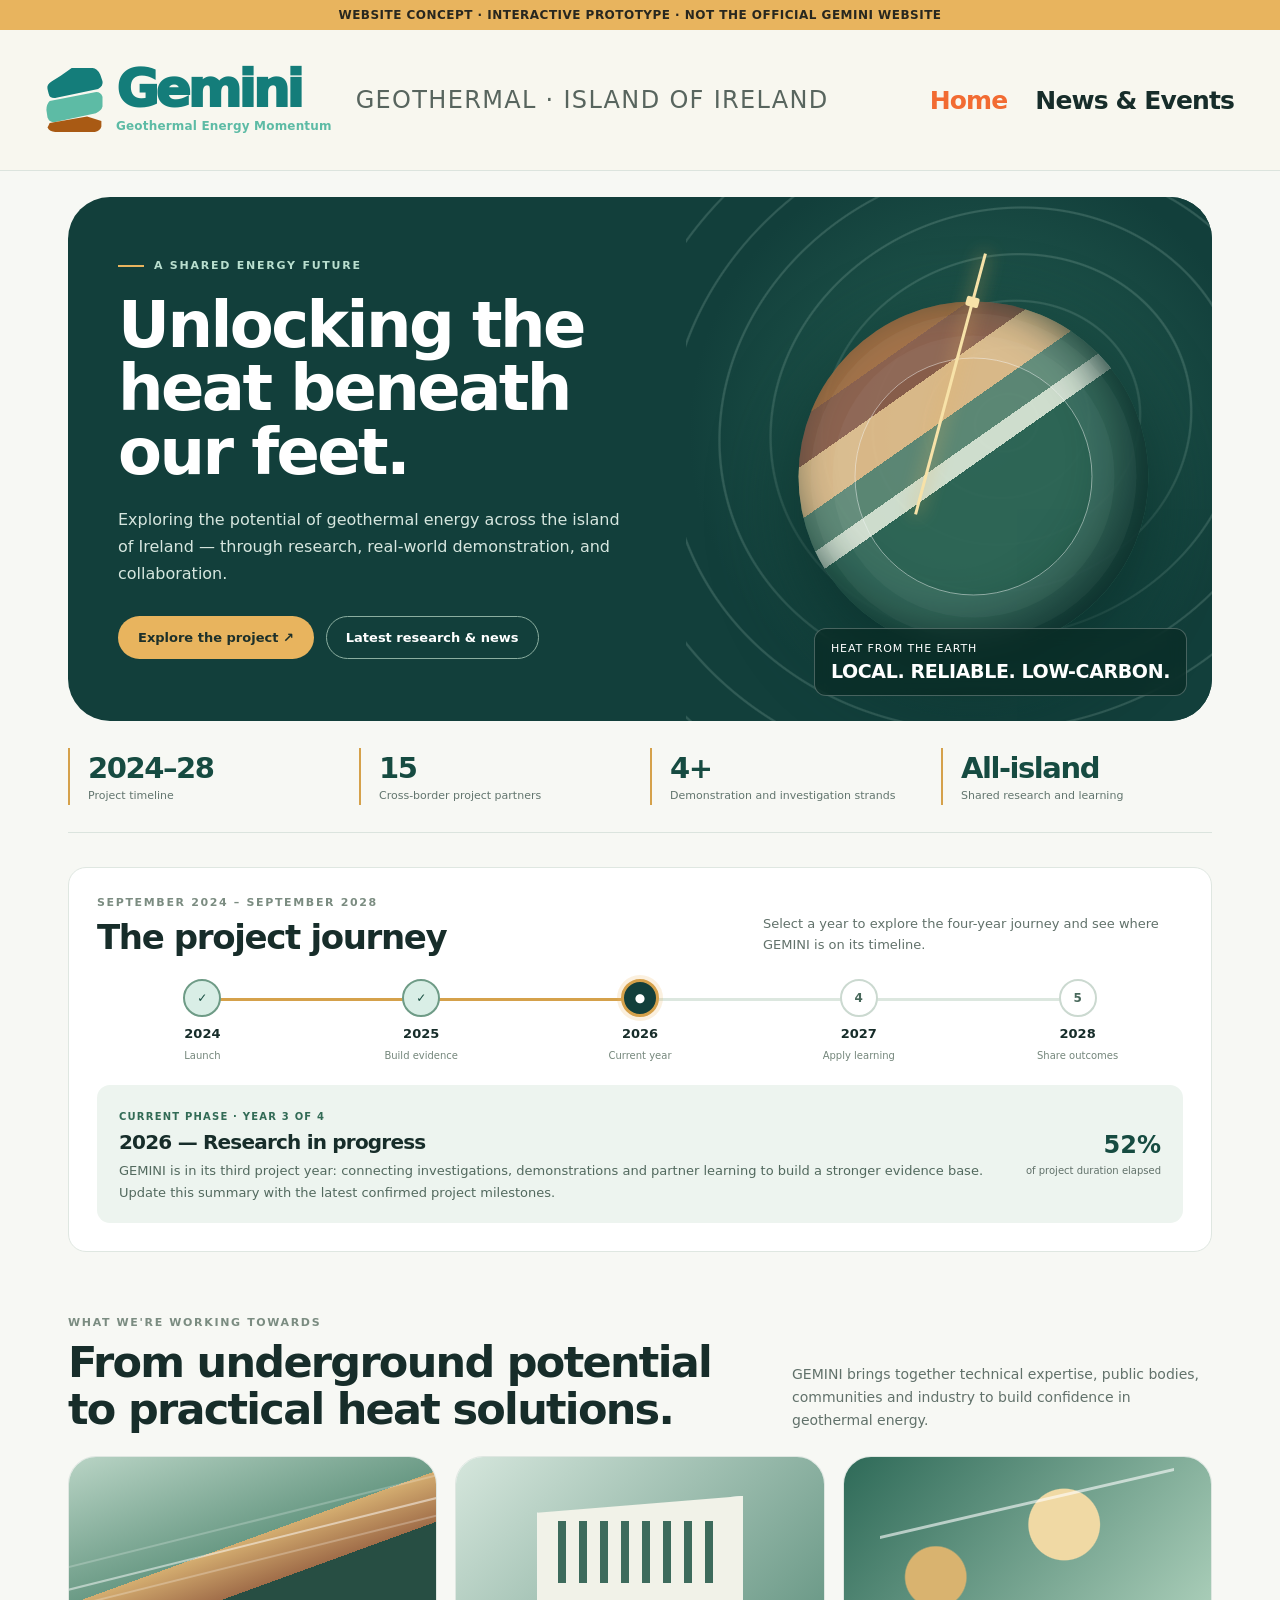
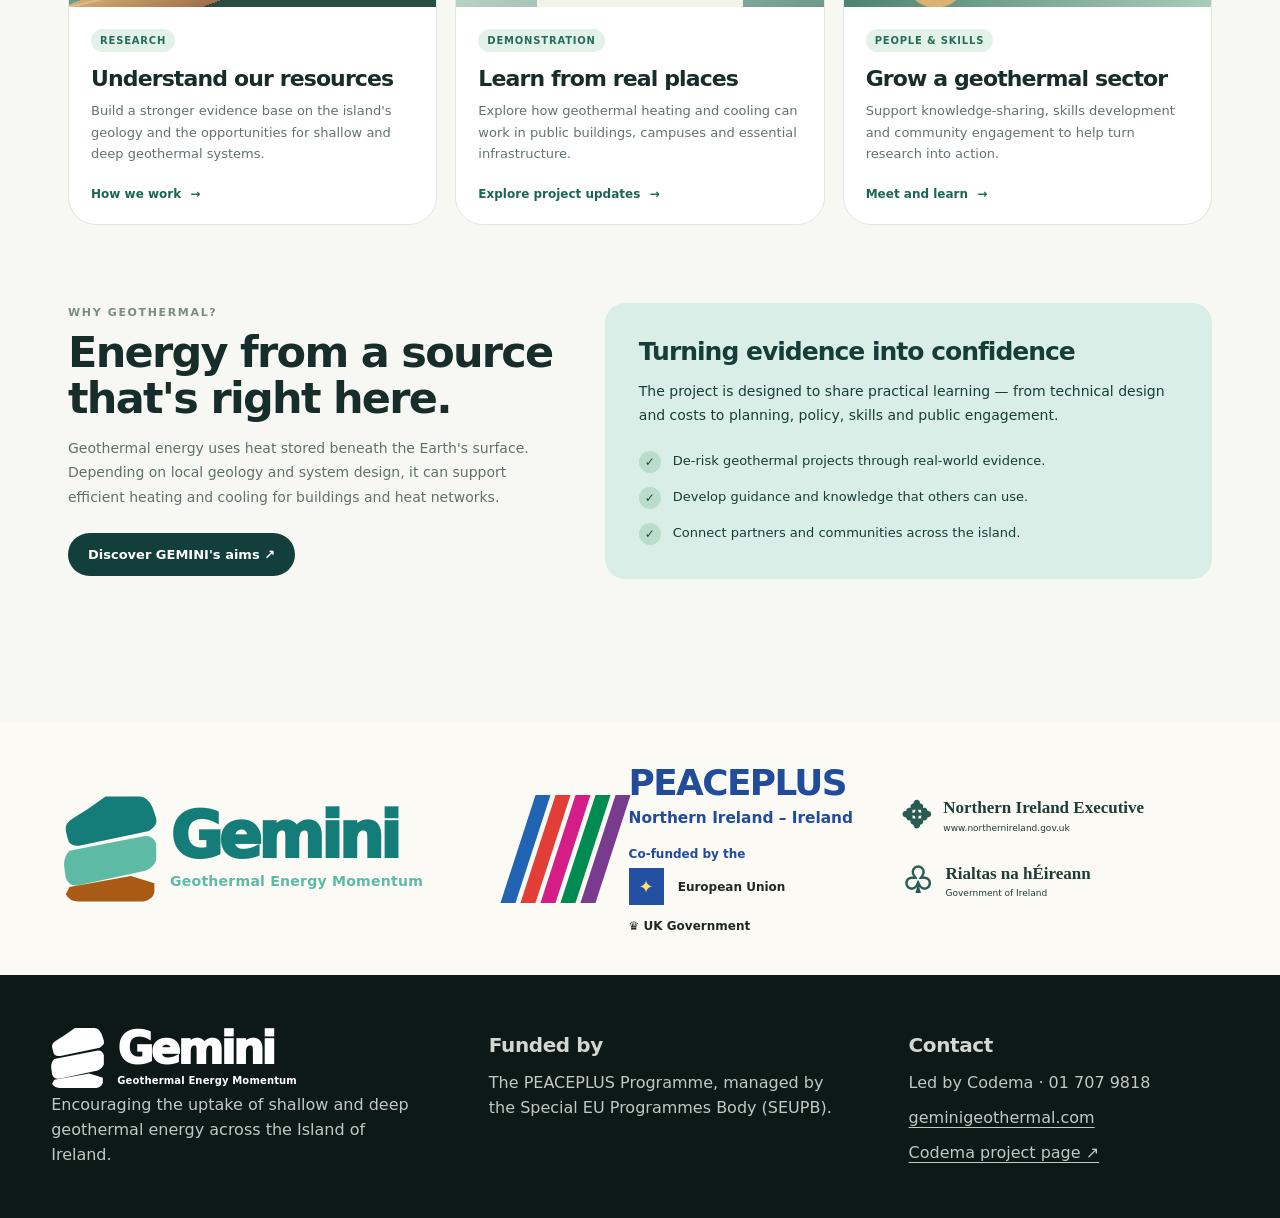
==== index.html @ 206c2814 "Add files via upload" ====
<!doctype html>
<html lang="en">
<head>
<meta charset="utf-8"><meta name="viewport" content="width=device-width, initial-scale=1">
<title>GEMINI — Geothermal Energy Research Prototype</title>
<style>
:root {
  --site-primary: #123f3b;
  --site-secondary: #d9eee6;
  --site-background: #f7f8f4;
  --site-on-primary: #ffffff;
  --site-on-secondary: #173d38;
  --site-on-background: #172d2a;
  --site-font-body: Inter, ui-sans-serif, system-ui, -apple-system, BlinkMacSystemFont, "Segoe UI", sans-serif;
  --site-font-heading: Inter, ui-sans-serif, system-ui, -apple-system, BlinkMacSystemFont, "Segoe UI", sans-serif;
  --site-heading-scale: 1;
  --site-spacing-scale: 1;
  --site-radius-scale: 1;
  --site-decoration-opacity: 1;
  color-scheme: light dark;
}
* { box-sizing: border-box; }
html { scroll-behavior: smooth; }
body { margin: 0; font-family: var(--site-font-body); background: var(--site-background); color: var(--site-on-background); }
#app { min-height: 100vh; width: 100%; background-color: light-dark(var(--site-background), #111c1b); color: light-dark(var(--site-on-background), #e8f0ec); border-radius: 0; }
button, input, select { font: inherit; }
a { color: inherit; }
.top-note { background: #e8b45e; color: #28271f; text-align: center; padding: 8px 16px; font-size: 12px; letter-spacing: .04em; font-weight: 700; }
header { position: sticky; top: 0; z-index: 10; background: light-dark(rgba(248,247,239,.98), rgba(17,28,27,.97)); backdrop-filter: blur(12px); border-bottom: 1px solid light-dark(#dce4de,#2a3a36); }
.nav { max-width: none; margin: auto; min-height: 140px; display: flex; align-items: center; justify-content: space-between; padding: 20px 46px; gap: 28px; }
.brand { display: flex; align-items: center; gap: 24px; font-weight: 850; letter-spacing: .08em; color: light-dark(#123f3b,#cce8dc); text-decoration:none; flex-shrink:0; }
.gemini-logo { display:block; width:260px; max-width:100%; height:auto; object-fit:contain; }
.gemini-wordmark { display:inline-flex; align-items:center; gap:12px; color:light-dark(#147d7a,#5dbba5); }
.gemini-logo-mark { width:58px; height:66px; flex:0 0 auto; }
.gemini-logo-type { display:flex; flex-direction:column; gap:1px; line-height:1; }
.gemini-logo-name { font-size:52px; line-height:.9; font-weight:950; letter-spacing:-.065em; color:light-dark(#147d7a,#5dbba5); }
.gemini-logo-tagline { margin-top:6px; font-size:12px; line-height:1.25; font-weight:650; letter-spacing:.015em; color:light-dark(#5dbba5,#5dbba5); white-space:nowrap; }
.brand-descriptor { margin:0; color:light-dark(#58655e,#c0d0c7); font-size:24px; font-weight:450; letter-spacing:.055em; white-space:nowrap; }
.footer-wordmark .gemini-logo-name { color:#147d7a; }
.footer-wordmark .gemini-logo-tagline { color:#5dbba5; }
.brand-mark { width: 36px; height: 36px; border-radius: 50%; display: grid; place-items: center; background: var(--site-primary); color: white; }
.brand-mark svg { width: 23px; height: 23px; }
.brand small { display: block; font-size: 9px; font-weight: 600; letter-spacing: .12em; margin-top: 2px; opacity: .75; }
.nav-links { display: flex; gap: 28px; align-items: center; }
.nav-links button { border: 0; background: transparent; color: inherit; padding: 10px 0; border-radius: 0; cursor: pointer; font-size: 25px; font-weight: 550; letter-spacing:-.035em; white-space:nowrap; }
.nav-links button:hover, .nav-links button.active { background: transparent; color: #f26b32; }
.nav-cta { background: var(--site-primary)!important; color: white!important; padding: 11px 16px!important; }
.menu-toggle { display:none; border: 1px solid #9ab5a9; background: transparent; color: inherit; padding: 8px 12px; border-radius: 8px; }
main { max-width: 1200px; margin: auto; padding: 0 28px 60px; }
.page { display:none; animation: appear .25s ease; }
.page.active { display:block; }
@keyframes appear { from { opacity:0; transform:translateY(5px) } to { opacity:1; transform:translateY(0) } }
.hero { margin-top: 26px; min-height: 480px; border-radius: calc(24px * var(--site-radius-scale)); overflow: hidden; position: relative; background: #123f3b; color: #fff; display: grid; grid-template-columns: 1.08fr .92fr; }
.hero-copy { padding: 62px 50px; align-self: center; position: relative; z-index: 1; }
.eyebrow { text-transform: uppercase; letter-spacing: .16em; font-size: 11px; font-weight: 800; color: #b9dfcf; display:flex; gap:10px; align-items:center; }
.eyebrow:before { content:""; width:26px; height:2px; background:#e8b45e; display:inline-block; }
h1,h2,h3 { font-family: var(--site-font-heading); letter-spacing: -.04em; }
h1 { font-size: calc(clamp(40px,5vw,66px) * var(--site-heading-scale)); line-height: .99; margin: 22px 0; max-width: 620px; }
.hero-copy p { font-size: 16px; line-height: 1.7; color: #d6e6df; max-width: 510px; }
.actions { display:flex; flex-wrap:wrap; gap: 12px; margin-top: 28px; }
.btn { border: 1px solid transparent; border-radius: 999px; padding: 13px 19px; cursor:pointer; font-size: 13px; font-weight: 750; transition: transform .2s, background .2s; }
.btn:hover { transform: translateY(-2px); }
.btn-light { background:#e8b45e; color:#1d302a; }
.btn-outline { background:transparent; border-color:#8baea0; color:white; }
.hero-art { position:relative; min-height: 400px; background: radial-gradient(ellipse at 55% 45%, #326a5b 0%, #1d5148 35%, #123f3b 70%); overflow:hidden; }
.hero-art:before { content:""; position:absolute; inset:-15%; opacity:var(--site-decoration-opacity); background: repeating-radial-gradient(ellipse at 58% 48%, transparent 0 25px, rgba(200,231,217,.17) 26px 27px, transparent 28px 43px); transform: rotate(-18deg) scale(1.2); }
.earth { position:absolute; width:350px; height:350px; border-radius:50%; left:50%; top:50%; transform:translate(-43%,-45%); background:linear-gradient(145deg,#e8b45e 0 12%,#a66f43 12% 20%,#8d5e4a 20% 28%,#e2bd8b 28% 37%,#5e8976 37% 44%,#d7e4d4 44% 48%,#2e6656 48% 100%); box-shadow: inset -22px -20px 50px #0d302d, 0 30px 90px #092f2b; opacity:.95; }
.earth:after { content:""; position:absolute; inset:16%; border-radius:50%; border:1px solid rgba(255,255,255,.5); box-shadow:0 0 0 22px rgba(255,255,255,.04),0 0 0 44px rgba(255,255,255,.04); }
.drill { position:absolute; height: 270px; width: 3px; background:#f7e2a8; left:50%; top:10%; transform:rotate(15deg); box-shadow:0 0 18px #e8b45e; }
.drill:before { content:""; position:absolute; top:45px; left:-5px; height:10px; width:13px; background:#f7e2a8; border-radius:2px; }
.art-label { position:absolute; bottom:25px; right:25px; border:1px solid rgba(255,255,255,.25); background:rgba(9,40,35,.65); backdrop-filter:blur(8px); border-radius:12px; padding:13px 16px; font-size:11px; letter-spacing:.08em; text-transform:uppercase; }
.art-label strong { display:block; font-size:19px; letter-spacing:-.02em; margin-top:5px; }
.stats { display:grid; grid-template-columns:repeat(4,1fr); border-bottom:1px solid #dbe4de; padding:27px 0; gap:20px; }
.stat { padding: 3px 18px; border-left:2px solid #d5a14b; }
.stat strong { display:block; font-size:29px; letter-spacing:-.05em; color:light-dark(#164b41,#b9dfcf); }
.stat span { display:block; font-size:11px; color:light-dark(#62756e,#a3b8af); margin-top:4px; }
.section { padding: 64px 0 14px; }
.project-timeline { margin-top: 34px; padding: 28px; border: 1px solid light-dark(#dfe7e1,#2b3e37); border-radius: 18px; background: light-dark(#fff,#1b2926); }
.timeline-heading { display:flex; justify-content:space-between; align-items:end; gap:16px; margin-bottom:24px; }
.timeline-heading h2 { font-size:clamp(24px,3vw,34px); }
.timeline-heading p { margin:0; max-width:420px; font-size:13px; line-height:1.6; color:light-dark(#61716a,#a7b7b0); }
.timeline-track { position:relative; display:grid; grid-template-columns:repeat(5,minmax(0,1fr)); gap:8px; margin:8px 0 24px; }
.timeline-track:before { content:""; position:absolute; top:19px; left:10%; right:10%; height:3px; background:light-dark(#dce7df,#344941); }
.timeline-track:after { content:""; position:absolute; top:19px; left:10%; width:calc(80% * .52); height:3px; background:#d5a14b; pointer-events:none; }
.timeline-year { position:relative; z-index:1; display:flex; flex-direction:column; align-items:center; gap:9px; padding:0 2px; border:0; background:transparent; color:inherit; cursor:pointer; }
.timeline-dot { width:38px; height:38px; display:grid; place-items:center; border-radius:50%; border:2px solid light-dark(#cbd9d0,#40564b); background:light-dark(#fff,#1b2926); color:light-dark(#48685b,#b9cfc2); font-size:12px; font-weight:850; transition:transform .18s,background .18s,border-color .18s; }
.timeline-year:hover .timeline-dot { transform:translateY(-2px); }
.timeline-year[aria-pressed="true"] .timeline-dot { background:#123f3b; color:#fff; border-color:#e8b45e; box-shadow:0 0 0 4px rgba(232,180,94,.2); }
.timeline-year.done .timeline-dot { background:#d9eee6; border-color:#6e9b86; color:#174d40; }
.timeline-year.current .timeline-dot { border:3px solid #d5a14b; }
.timeline-year-label { font-size:13px; font-weight:800; }
.timeline-year-status { font-size:10px; text-align:center; color:light-dark(#74867b,#a7b7b0); }
.timeline-detail { display:grid; grid-template-columns:minmax(0,1fr) auto; gap:20px; align-items:center; padding:20px 22px; border-radius:13px; background:light-dark(#edf4ef,#22352f); }
.timeline-detail h3 { margin:0 0 6px; font-size:20px; }
.timeline-detail p { margin:0; font-size:13px; line-height:1.65; color:light-dark(#52695e,#c0d0c7); }
.timeline-phase { display:inline-block; margin-bottom:8px; color:light-dark(#326b56,#b9dfcf); font-size:10px; font-weight:850; text-transform:uppercase; letter-spacing:.12em; }
.timeline-progress { min-width:120px; text-align:right; }
.timeline-progress strong { display:block; font-size:24px; color:light-dark(#164b41,#d5e8df); }
.timeline-progress span { font-size:10px; color:light-dark(#61716a,#a7b7b0); }
.section-head { display:flex; justify-content:space-between; align-items:end; gap:20px; margin-bottom:24px; }
.kicker { color:#7b8c81; font-size:11px; text-transform:uppercase; letter-spacing:.15em; font-weight:800; }
h2 { font-size: calc(clamp(28px,3.5vw,43px) * var(--site-heading-scale)); line-height:1.08; margin:10px 0 0; }
.section-head p { max-width:420px; line-height:1.65; color:light-dark(#61716a,#a7b7b0); font-size:14px; margin:0; }
.grid-3 { display:grid; grid-template-columns:repeat(3,1fr); gap:18px; }
.card { background:light-dark(#fff,#1b2926); border:1px solid light-dark(#dfe7e1,#2b3e37); border-radius:calc(16px * var(--site-radius-scale)); overflow:hidden; }
.card-body { padding:22px; }
.card .tag { display:inline-block; color:#276c5a; background:#e3f2e9; padding:6px 9px; border-radius:999px; font-size:10px; font-weight:800; text-transform:uppercase; letter-spacing:.08em; }
.card h3 { font-size:22px; line-height:1.15; margin:14px 0 9px; }
.card p { color:light-dark(#62736b,#a7b7b0); font-size:13px; line-height:1.65; margin:0 0 18px; }
.text-link { background:transparent; border:0; padding:0; color:light-dark(#1c6555,#b9dfcf); font-weight:800; cursor:pointer; font-size:12px; }
.text-link span { padding-left:5px; }
.feature-visual { height:150px; background:linear-gradient(140deg,#b6d9c9,#4f8d78); position:relative; overflow:hidden; }
.feature-visual.geology { background:linear-gradient(160deg,#b9d4c5,#6a9a85 52%,#d4ad70 52%,#a06d49 70%,#274e43 70%); }
.feature-visual.geology:after { content:""; position:absolute; width:170%; height:2px; background:rgba(255,255,255,.5); top:48%; left:-20%; transform:rotate(-14deg); box-shadow:0 17px rgba(255,255,255,.25),0 -22px rgba(255,255,255,.22); }
.feature-visual.building { background:linear-gradient(135deg,#d5e6dc,#6c9a88); }
.building-shape { position:absolute; bottom:0; left:22%; width:56%; height:74%; background:#f1f2e8; clip-path:polygon(0 15%,100% 0,100% 100%,0 100%); box-shadow:0 0 0 1px #fff; }
.building-shape:after { content:""; position:absolute; inset:22% 10%; background:repeating-linear-gradient(90deg,#3d6b5c 0 8px,transparent 8px 21px); }
.feature-visual.community { background:radial-gradient(circle at 25% 80%,#d9b36f 0 10%,transparent 10.5%),radial-gradient(circle at 60% 45%,#f0d9a4 0 15%,transparent 15.5%),linear-gradient(130deg,#2e6a58,#a9cdb8); }
.feature-visual.community:after { content:""; position:absolute; inset:30% 10% 0; border-top:3px solid rgba(255,255,255,.6); transform:skewY(-13deg); }
.split { display:grid; grid-template-columns: .9fr 1.1fr; gap:40px; align-items:center; }
.info-panel { padding:34px; border-radius:20px; background:var(--site-secondary); color:var(--site-on-secondary); }
.info-panel h3 { font-size:25px; margin:0 0 12px; }
.info-panel p { font-size:14px; line-height:1.7; }
.bullet-list { display:grid; gap:14px; padding:0; margin:24px 0 0; list-style:none; }
.bullet-list li { display:flex; gap:12px; font-size:13px; line-height:1.5; }
.check { width:22px; height:22px; border-radius:50%; background:#b9dccb; display:grid; place-items:center; flex-shrink:0; color:#184d40; font-size:12px; font-weight:900; }
.page-intro { padding:62px 0 32px; max-width:760px; }
.page-intro h1 { color:light-dark(#123f3b,#cce8dc); font-size:calc(clamp(38px,5vw,58px) * var(--site-heading-scale)); }
.page-intro p { font-size:16px; line-height:1.75; color:light-dark(#61716a,#a7b7b0); }
.filterbar { display:flex; gap:12px; flex-wrap:wrap; align-items:center; padding:18px; background:light-dark(#edf2ed,#1b2926); border-radius:14px; margin:20px 0 24px; }
.searchbox { flex:1; min-width:210px; position:relative; }
.searchbox input { width:100%; padding:12px 14px; border:1px solid light-dark(#ccd9d0,#40554c); border-radius:9px; background:light-dark(#fff,#111c1b); color:inherit; outline:none; }
.searchbox input:focus { border-color:#4d8d77; box-shadow:0 0 0 3px rgba(77,141,119,.15); }
.filterbar select { padding:12px 14px; border:1px solid light-dark(#ccd9d0,#40554c); border-radius:9px; background:light-dark(#fff,#111c1b); color:inherit; }
.news-card .feature-visual { height:175px; }
.news-meta { display:flex; gap:9px; align-items:center; font-size:11px; color:#7b8c81; }
.news-meta .dot { width:4px; height:4px; border-radius:50%; background:#d5a14b; }
.empty { grid-column:1/-1; padding:38px; text-align:center; color:#7b8c81; border:1px dashed #b7c9be; border-radius:14px; }
.event-list { display:grid; gap:14px; }
.event { display:grid; grid-template-columns:90px 1fr auto; gap:22px; align-items:center; padding:22px; border:1px solid light-dark(#dfe7e1,#2b3e37); border-radius:16px; background:light-dark(#fff,#1b2926); }
.datebox { background:var(--site-secondary); color:var(--site-on-secondary); border-radius:12px; padding:12px 8px; text-align:center; }
.datebox span { display:block; font-size:10px; letter-spacing:.1em; font-weight:850; text-transform:uppercase; }
.datebox strong { display:block; font-size:28px; line-height:1.15; margin-top:3px; }
.event h3 { margin:0 0 7px; font-size:20px; }
.event p { margin:0; font-size:13px; color:light-dark(#61716a,#a7b7b0); line-height:1.6; }
.event .btn { background:transparent; color:light-dark(#1c6555,#b9dfcf); border-color:#91b8a6; white-space:nowrap; }
.footer { background:light-dark(#0d1917,#0c1917); color:#d5e8df; margin-top:70px; padding:0; }
.funding-strip { min-height:220px; padding:42px clamp(20px,5vw,70px); background:#fbfaf5; color:#183a35; display:grid; grid-template-columns:minmax(250px,1.2fr) minmax(240px,1fr) minmax(220px,.9fr); gap:34px; align-items:center; }
.funding-gemini { display:flex; align-items:center; gap:18px; }
.funding-gemini .gemini-logo-mark { width:94px; height:110px; }
.funding-gemini .gemini-logo-name { font-size:clamp(44px,5vw,72px); }
.funding-gemini .gemini-logo-tagline { font-size:clamp(10px,1.1vw,15px); }
.peaceplus { display:flex; align-items:center; gap:16px; color:#214b9b; }
.peaceplus-stripes { display:flex; gap:5px; height:108px; transform:skew(-18deg); }
.peaceplus-stripes span { display:block; width:15px; }
.peaceplus-stripes span:nth-child(1){background:#2164b4}.peaceplus-stripes span:nth-child(2){background:#e33d38}.peaceplus-stripes span:nth-child(3){background:#d51d87}.peaceplus-stripes span:nth-child(4){background:#008b53}.peaceplus-stripes span:nth-child(5){background:#783b8e}
.peaceplus strong { display:block; font-size:clamp(22px,2.8vw,39px); line-height:1; letter-spacing:-.045em; }
.peaceplus .subline { font-size:clamp(11px,1.2vw,16px); font-weight:750; margin-top:8px; }
.funded-by { margin-top:20px; font-size:12px; font-weight:800; }
.funding-logos { display:flex; flex-wrap:wrap; gap:14px; align-items:center; margin-top:7px; font-size:12px; font-weight:750; color:#202824; }
.funding-logos .eu-mark { background:#2450a3; color:#ffe26d; padding:8px 10px; font-size:18px; }
.public-partners { display:grid; gap:26px; color:#203c36; }
.public-partner { display:flex; align-items:center; gap:12px; font-family:Georgia,serif; font-size:17px; font-weight:700; line-height:1.1; }
.public-partner .partner-emblem { font-family:serif; font-size:36px; color:#285c53; }
.public-partner small { display:block; margin-top:6px; font-family:var(--site-font-body); font-size:9px; font-weight:500; }
.footer-inner { max-width:1440px; margin:auto; display:grid; grid-template-columns:1.05fr 1fr .9fr; gap:clamp(24px,5vw,76px); align-items:start; padding:52px clamp(24px,4vw,52px) 40px; }
.footer-brand .gemini-logo-mark { width:54px; height:62px; filter:grayscale(1) brightness(0) invert(1); }
.footer-brand .gemini-logo-name { color:#fff; font-size:44px; }
.footer-brand .gemini-logo-tagline { color:#fff; font-size:10px; }
.footer h3 { margin:6px 0 14px; font-size:20px; letter-spacing:-.02em; color:#d4d6d1; }
.footer p { font-size:16px; color:#c3c8c3; line-height:1.55; margin:0 0 10px; max-width:560px; }
.footer a { text-underline-offset:4px; }
.modal-backdrop { display:none; position:fixed; inset:0; z-index:30; background:rgba(3,20,16,.65); padding:20px; align-items:center; justify-content:center; }
.modal-backdrop.open { display:flex; }
.modal { width:min(560px,100%); background:light-dark(#fff,#1b2926); color:light-dark(#172d2a,#e8f0ec); border-radius:18px; padding:28px; position:relative; box-shadow:0 20px 80px rgba(0,0,0,.3); max-height:85vh; overflow:auto; }
.modal h2 { font-size:30px; margin:10px 0 14px; }
.modal p { line-height:1.7; font-size:14px; color:light-dark(#61716a,#a7b7b0); }
.modal-close { position:absolute; right:18px; top:16px; border:0; background:light-dark(#edf2ed,#2a3a36); color:inherit; border-radius:50%; width:34px; height:34px; cursor:pointer; font-size:20px; }
.modal-form { display:grid; gap:12px; margin-top:20px; }
.modal-form input, .modal-form select { padding:12px; border-radius:9px; border:1px solid #aabdb2; background:transparent; color:inherit; }
.form-status { display:none; padding:12px; background:var(--site-secondary); color:var(--site-on-secondary); border-radius:9px; font-size:13px; }
.form-status.show { display:block; }
@media (max-width:800px) { .hero { grid-template-columns:1fr; } .hero-copy { padding:42px 28px 20px; } .hero-art { min-height:290px; } .earth { width:250px;height:250px; } .drill { height:210px; } .stats { grid-template-columns:repeat(2,1fr); } .grid-3 { grid-template-columns:1fr 1fr; } .split { grid-template-columns:1fr; } .section-head { align-items:start; flex-direction:column; } }
@media (max-width:800px) { .funding-strip { grid-template-columns:1fr 1fr; gap:28px; } .public-partners { grid-column:1/-1; grid-template-columns:1fr 1fr; } .footer-inner { grid-template-columns:1fr 1fr; } .footer-brand { grid-column:1/-1; } }
@media (max-width:560px) { .nav { padding:12px 16px; } .menu-toggle { display:block; } .nav-links { display:none; position:absolute; left:0; right:0; top:68px; background:light-dark(#f7f8f4,#111c1b); padding:12px 16px 18px; border-bottom:1px solid #dce4de; flex-direction:column; align-items:stretch; } .nav-links.open { display:flex; } .nav-links button { text-align:left; } main { padding:0 16px 36px; } .hero { margin-top:16px; } .hero-copy { padding:35px 22px 12px; } .hero-art { min-height:240px; } .earth { width:210px;height:210px; } .stats { gap:14px 8px; } .stat { padding-left:12px; } .stat strong { font-size:25px; } .grid-3 { grid-template-columns:1fr; } .page-intro { padding-top:40px; } .event { grid-template-columns:66px 1fr; gap:14px; padding:15px; } .event .btn { grid-column:2; justify-self:start; } .datebox strong { font-size:24px; } .footer-inner { grid-template-columns:1fr; align-items:flex-start; } .footer-brand { grid-column:auto; } .funding-strip { grid-template-columns:1fr; padding:30px 22px; gap:28px; } .funding-gemini .gemini-logo-mark { width:66px;height:80px; } .peaceplus-stripes { height:80px; } .public-partners { grid-column:auto; grid-template-columns:1fr; } .footer p { font-size:14px; } .project-timeline { padding:18px 12px; } .timeline-heading { align-items:flex-start; flex-direction:column; } .timeline-track { gap:2px; } .timeline-dot { width:32px; height:32px; font-size:10px; } .timeline-track:before,.timeline-track:after { top:16px; } .timeline-year-status { font-size:9px; } .timeline-detail { grid-template-columns:1fr; padding:16px; } .timeline-progress { text-align:left; } }
@media (prefers-color-scheme: dark) { .feature-visual.building .building-shape { background:#e2e8dc; } }
</style>
</head>
<body>
<div id="app">
  <div class="top-note">WEBSITE CONCEPT · INTERACTIVE PROTOTYPE · NOT THE OFFICIAL GEMINI WEBSITE</div>
  <header><nav class="nav" aria-label="Main navigation">
    <a class="brand" href="#home" data-page="home" aria-label="GEMINI home"><span class="gemini-wordmark" aria-label="GEMINI — Geothermal Energy Momentum"><svg class="gemini-logo-mark" viewBox="0 0 52 60" role="img" aria-label="GEMINI layered geothermal symbol"><path d="M23 1H42Q46 1 49 7L51 13Q52 17 47 20L9 28Q3 29 2 24L1 20Q0 16 5 13L13 8Z" fill="#147d7a"/><path d="M3 31L44 23Q49 22 51 27L51 36Q50 40 45 42L8 50Q3 51 1 46L0 39Q0 34 3 31Z" fill="#5dbba5"/><path d="M3 51L37 45L50 49L50 54Q49 58 44 59H8Q3 59 1 55Z" fill="#a95a14"/></svg><span class="gemini-logo-type"><span class="gemini-logo-name">Gemini</span><span class="gemini-logo-tagline">Geothermal Energy Momentum</span></span></span><span class="brand-descriptor">GEOTHERMAL · ISLAND OF IRELAND</span></a>
    <button class="menu-toggle" id="menuToggle" aria-label="Toggle navigation">Menu ☰</button>
    <div class="nav-links" id="navLinks"><button class="active" data-page="home">Home</button><button data-page="events">News &amp; Events</button></div>
  </nav></header>
  <main>
    <section class="page active" id="home">
      <div class="hero">
        <div class="hero-copy"><div class="eyebrow">A shared energy future</div><h1>Unlocking the heat beneath our feet.</h1><p>Exploring the potential of geothermal energy across the island of Ireland — through research, real-world demonstration, and collaboration.</p><div class="actions"><button class="btn btn-light" data-goto="about">Explore the project ↗</button><button class="btn btn-outline" data-goto="news">Latest research &amp; news</button></div></div>
        <div class="hero-art" aria-label="Abstract illustration of the Earth's layers and a geothermal borehole"><div class="earth"></div><div class="drill"></div><div class="art-label">Heat from the Earth<strong>Local. Reliable. Low-carbon.</strong></div></div>
      </div>
      <div class="stats"><div class="stat"><strong>2024–28</strong><span>Project timeline</span></div><div class="stat"><strong>15</strong><span>Cross-border project partners</span></div><div class="stat"><strong>4+</strong><span>Demonstration and investigation strands</span></div><div class="stat"><strong>All-island</strong><span>Shared research and learning</span></div></div>
      <section class="project-timeline" aria-labelledby="timelineTitle">
        <div class="timeline-heading"><div><div class="kicker">September 2024 – September 2028</div><h2 id="timelineTitle">The project journey</h2></div><p>Select a year to explore the four-year journey and see where GEMINI is on its timeline.</p></div>
        <div class="timeline-track" role="group" aria-label="Select a project year">
          <button class="timeline-year done" data-timeline-year="2024" aria-pressed="false"><span class="timeline-dot">✓</span><span class="timeline-year-label">2024</span><span class="timeline-year-status">Launch</span></button>
          <button class="timeline-year done" data-timeline-year="2025" aria-pressed="false"><span class="timeline-dot">✓</span><span class="timeline-year-label">2025</span><span class="timeline-year-status">Build evidence</span></button>
          <button class="timeline-year current" data-timeline-year="2026" aria-pressed="true"><span class="timeline-dot">●</span><span class="timeline-year-label">2026</span><span class="timeline-year-status">Current year</span></button>
          <button class="timeline-year" data-timeline-year="2027" aria-pressed="false"><span class="timeline-dot">4</span><span class="timeline-year-label">2027</span><span class="timeline-year-status">Apply learning</span></button>
          <button class="timeline-year" data-timeline-year="2028" aria-pressed="false"><span class="timeline-dot">5</span><span class="timeline-year-label">2028</span><span class="timeline-year-status">Share outcomes</span></button>
        </div>
        <div class="timeline-detail" aria-live="polite"><div><span class="timeline-phase" id="timelinePhase">Current phase · Year 3 of 4</span><h3 id="timelineYearTitle">2026 — Research in progress</h3><p id="timelineYearCopy">GEMINI is in its third project year: connecting investigations, demonstrations and partner learning to build a stronger evidence base. Update this summary with the latest confirmed project milestones.</p></div><div class="timeline-progress"><strong id="timelinePercent">52%</strong><span>of project duration elapsed</span></div></div>
      </section>
      <section class="section"><div class="section-head"><div><div class="kicker">What we're working towards</div><h2>From underground potential<br>to practical heat solutions.</h2></div><p>GEMINI brings together technical expertise, public bodies, communities and industry to build confidence in geothermal energy.</p></div>
        <div class="grid-3">
          <article class="card"><div class="feature-visual geology"></div><div class="card-body"><span class="tag">Research</span><h3>Understand our resources</h3><p>Build a stronger evidence base on the island's geology and the opportunities for shallow and deep geothermal systems.</p><button class="text-link" data-goto="about">How we work <span>→</span></button></div></article>
          <article class="card"><div class="feature-visual building"><div class="building-shape"></div></div><div class="card-body"><span class="tag">Demonstration</span><h3>Learn from real places</h3><p>Explore how geothermal heating and cooling can work in public buildings, campuses and essential infrastructure.</p><button class="text-link" data-goto="news">Explore project updates <span>→</span></button></div></article>
          <article class="card"><div class="feature-visual community"></div><div class="card-body"><span class="tag">People &amp; skills</span><h3>Grow a geothermal sector</h3><p>Support knowledge-sharing, skills development and community engagement to help turn research into action.</p><button class="text-link" data-goto="events">Meet and learn <span>→</span></button></div></article>
        </div>
      </section>
      <section class="section split"><div><div class="kicker">Why geothermal?</div><h2>Energy from a source that's right here.</h2><p style="line-height:1.75;color:light-dark(#61716a,#a7b7b0);font-size:14px">Geothermal energy uses heat stored beneath the Earth's surface. Depending on local geology and system design, it can support efficient heating and cooling for buildings and heat networks.</p><button class="btn" style="background:var(--site-primary);color:white;margin-top:10px" data-goto="about">Discover GEMINI's aims ↗</button></div><div class="info-panel"><h3>Turning evidence into confidence</h3><p>The project is designed to share practical learning — from technical design and costs to planning, policy, skills and public engagement.</p><ul class="bullet-list"><li><span class="check">✓</span><span>De-risk geothermal projects through real-world evidence.</span></li><li><span class="check">✓</span><span>Develop guidance and knowledge that others can use.</span></li><li><span class="check">✓</span><span>Connect partners and communities across the island.</span></li></ul></div></section>
    </section>
    <section class="page" id="about">
      <div class="page-intro"><div class="eyebrow" style="color:#4b826e">About the project</div><h1>Research that helps geothermal take root.</h1><p>GEMINI — Geothermal Energy Momentum on the Island of Ireland — is a cross-border initiative exploring how geothermal energy can contribute to a low-carbon future.</p></div>
      <div class="split"><div class="info-panel"><div class="kicker" style="color:#4c7968">Our mission</div><h3>Build the evidence, skills and partnerships to move forward.</h3><p>Led by Codema, the project brings together organisations across Ireland and Northern Ireland to investigate geothermal opportunities, demonstrate technologies and share what works.</p></div><div><h2 style="font-size:31px">Three connected priorities</h2><ul class="bullet-list"><li><span class="check">01</span><span><strong>Technical confidence.</strong><br>Improve understanding of subsurface resources, system performance and delivery considerations.</span></li><li><span class="check">02</span><span><strong>Skills and policy.</strong><br>Support sector capacity, practical guidance, and informed decision-making.</span></li><li><span class="check">03</span><span><strong>People and place.</strong><br>Make space for public and community engagement in the energy transition.</span></li></ul></div></div>
      <section class="section"><div class="section-head"><div><div class="kicker">A partnership approach</div><h2>Different expertise. Shared ambition.</h2></div><p>The project links research, public service, education, community engagement and technical delivery.</p></div><div class="grid-3"><article class="card"><div class="card-body"><span class="tag">Research &amp; geology</span><h3>Understand the subsurface</h3><p>Geological research and technical investigation help establish where geothermal systems may be viable and what needs to be understood.</p></div></article><article class="card"><div class="card-body"><span class="tag">Public infrastructure</span><h3>Test practical applications</h3><p>Demonstration settings can help reveal the design, operational and planning considerations for real buildings and services.</p></div></article><article class="card"><div class="card-body"><span class="tag">Knowledge exchange</span><h3>Share what is learned</h3><p>Resources, events and engagement help make technical learning useful to communities, decision-makers and the wider sector.</p></div></article></div></section>
      <section class="section"><div class="info-panel"><div class="kicker">Project at a glance</div><h3>September 2024 – September 2028</h3><p>GEMINI is supported by the PEACEPLUS programme, managed by the Special EU Programmes Body (SEUPB). Codema is the lead partner.</p><button class="btn" style="background:var(--site-primary);color:white;margin-top:8px" id="partnerBtn">View project links ↗</button></div></section>
    </section>
    <section class="page" id="news">
      <div class="page-intro"><div class="eyebrow" style="color:#4b826e">News &amp; insights</div><h1>Research, progress and perspectives.</h1><p>Follow project milestones, geothermal explainers and insights from the people working to understand the island's geothermal potential.</p></div>
      <div class="filterbar"><div class="searchbox"><input id="newsSearch" type="search" placeholder="Search articles and updates…" aria-label="Search articles"></div><select id="newsCategory" aria-label="Filter by category"><option value="all">All topics</option><option value="Project update">Project updates</option><option value="Geothermal basics">Geothermal basics</option><option value="Research">Research</option><option value="Community">Community</option></select><span id="newsCount" style="font-size:12px;color:#7b8c81">6 stories</span></div>
      <div class="grid-3" id="newsGrid">
        <article class="card news-card" data-category="Project update" data-search="project launch geothermal breaks ground cross border"><div class="feature-visual geology"></div><div class="card-body"><div class="news-meta"><span>Project update</span><span class="dot"></span><span>November 2024</span></div><h3>GEMINI launches a new chapter for geothermal energy</h3><p>A cross-border partnership sets out to build practical knowledge and confidence in geothermal heating and cooling.</p><button class="text-link article-open" data-title="GEMINI launches a new chapter for geothermal energy" data-category="Project update" data-date="November 2024" data-copy="GEMINI brings together partners from across Ireland and Northern Ireland to investigate geothermal opportunities, demonstrate technologies and share learning. This prototype story summarises the project's public launch and its all-island ambition.">Read story <span>→</span></button></div></article>
        <article class="card news-card" data-category="Geothermal basics" data-search="what is geothermal energy heating cooling earth"><div class="feature-visual community"></div><div class="card-body"><div class="news-meta"><span>Geothermal basics</span><span class="dot"></span><span>Explainer</span></div><h3>What do we mean by geothermal energy?</h3><p>A plain-language introduction to the heat stored beneath the Earth's surface and how it can be used.</p><button class="text-link article-open" data-title="What do we mean by geothermal energy?" data-category="Geothermal basics" data-date="Explainer" data-copy="Geothermal energy uses heat from within the Earth. Shallow systems commonly use ground-source heat pumps, while deeper resources may be considered for larger heating demands. Suitability depends on geology, design, local conditions and economics.">Read explainer <span>→</span></button></div></article>
        <article class="card news-card" data-category="Research" data-search="deep geothermal grangegorman carbonate rock borehole research"><div class="feature-visual geology"></div><div class="card-body"><div class="news-meta"><span>Research</span><span class="dot"></span><span>Field focus</span></div><h3>Looking deeper: investigating geothermal potential</h3><p>Why understanding subsurface geology and fluid flow matters for future deep geothermal systems.</p><button class="text-link article-open" data-title="Looking deeper: investigating geothermal potential" data-category="Research" data-date="Field focus" data-copy="Deep geothermal investigations can improve understanding of subsurface formations, temperature and potential water flow. The evidence can help inform the technical design and future assessment of comparable sites. Details in this card are illustrative and should be replaced with approved project updates.">Read insight <span>→</span></button></div></article>
        <article class="card news-card" data-category="Community" data-search="community engagement lough macnean conversations local people"><div class="feature-visual community"></div><div class="card-body"><div class="news-meta"><span>Community</span><span class="dot"></span><span>Engagement</span></div><h3>Making space for local knowledge</h3><p>Community conversations can help shape how geothermal opportunities are understood and explored.</p><button class="text-link article-open" data-title="Making space for local knowledge" data-category="Community" data-date="Engagement" data-copy="Community engagement is an important part of understanding local priorities and questions around energy projects. This sample story illustrates the type of content the site could host; replace with approved project reporting before publication.">Read story <span>→</span></button></div></article>
        <article class="card news-card" data-category="Project update" data-search="skills training workforce geothermal sector jobs"><div class="feature-visual building"><div class="building-shape"></div></div><div class="card-body"><div class="news-meta"><span>Project update</span><span class="dot"></span><span>Skills</span></div><h3>Building the skills for a geothermal future</h3><p>Training, knowledge exchange and shared approaches can help strengthen the geothermal workforce.</p><button class="text-link article-open" data-title="Building the skills for a geothermal future" data-category="Project update" data-date="Skills" data-copy="A growing geothermal sector needs engineers, installers, drillers, planners and other specialists. Knowledge exchange and training can help build capacity and encourage consistent good practice across the island.">Read story <span>→</span></button></div></article>
        <article class="card news-card" data-category="Research" data-search="technical guidance costs policy planning heat networks"><div class="feature-visual geology"></div><div class="card-body"><div class="news-meta"><span>Research</span><span class="dot"></span><span>Knowledge</span></div><h3>From demonstration to practical guidance</h3><p>How real-world evidence can support better planning, procurement and decision-making.</p><button class="text-link article-open" data-title="From demonstration to practical guidance" data-category="Research" data-date="Knowledge" data-copy="Lessons from demonstration projects can help decision-makers assess technical options, costs, procurement and planning. GEMINI's broader ambition is to make learning more accessible to those considering geothermal systems.">Read insight <span>→</span></button></div></article>
      </div>
    </section>
    <section class="page" id="events">
      <div class="page-intro"><div class="eyebrow" style="color:#4b826e">News &amp; events</div><h1>Meet, learn and exchange ideas.</h1><p>Find opportunities to hear from project partners, learn about geothermal technologies and take part in conversations about a low-carbon heat future.</p></div>
      <div class="filterbar"><div class="searchbox"><input id="eventSearch" type="search" placeholder="Search events…" aria-label="Search events"></div><select id="eventType" aria-label="Filter events"><option value="all">All formats</option><option value="Webinar">Webinars</option><option value="Workshop">Workshops</option><option value="Conference">Conferences</option></select><span id="eventCount" style="font-size:12px;color:#7b8c81">3 listings</span></div>
      <div class="event-list" id="eventList">
        <article class="event" data-type="Webinar" data-search="geothermal basics webinar heating cooling introduction"><div class="datebox"><span>On demand</span><strong>↗</strong></div><div><div class="news-meta" style="margin-bottom:8px"><span>Webinar</span><span class="dot"></span><span>Introductory</span></div><h3>Geothermal energy: the essentials</h3><p>An introductory session exploring how geothermal heating and cooling works, where it can be used and the questions to ask.</p></div><button class="btn event-details" data-title="Geothermal energy: the essentials" data-copy="A proposed introductory webinar for building owners, public bodies, communities and anyone curious about geothermal energy. This is a sample listing for the prototype, not a confirmed event.">View details ↗</button></article>
        <article class="event" data-type="Workshop" data-search="technical workshop project partners heat planning design"><div class="datebox"><span>Format</span><strong>01</strong></div><div><div class="news-meta" style="margin-bottom:8px"><span>Workshop</span><span class="dot"></span><span>Technical exchange</span></div><h3>From site assessment to system design</h3><p>A proposed knowledge-sharing workshop on early-stage assessment, delivery considerations and lessons from demonstration sites.</p></div><button class="btn event-details" data-title="From site assessment to system design" data-copy="A proposed workshop format for technical practitioners and project partners to exchange learning about geothermal site assessment and system design. Date, venue and registration details would be added once confirmed.">View details ↗</button></article>
        <article class="event" data-type="Conference" data-search="conference community energy transition cross border geothermal"><div class="datebox"><span>Format</span><strong>02</strong></div><div><div class="news-meta" style="margin-bottom:8px"><span>Conference</span><span class="dot"></span><span>Public engagement</span></div><h3>Geothermal energy and the all-island transition</h3><p>A proposed event bringing together communities, researchers, policy teams and industry to discuss future opportunities.</p></div><button class="btn event-details" data-title="Geothermal energy and the all-island transition" data-copy="A proposed cross-sector event to discuss geothermal opportunities, community questions and the role of evidence in the all-island energy transition. This is a concept listing only; no event is confirmed.">View details ↗</button></article>
      </div>
      <div class="section"><div class="info-panel"><div class="kicker">Have a question?</div><h3>Want to hear about future updates?</h3><p>Use the contact form to register interest in project news, knowledge-sharing sessions or future events. This prototype form demonstrates the interaction only and does not send data.</p><button class="btn" style="background:var(--site-primary);color:white" id="interestBtn">Register your interest ↗</button></div></div>
    </section>
  </main>
  <footer class="footer">
    <div class="funding-strip" aria-label="Project partners and funders">
      <div class="funding-gemini"><span class="gemini-wordmark" aria-label="GEMINI — Geothermal Energy Momentum"><svg class="gemini-logo-mark" viewBox="0 0 52 60" role="img" aria-label="GEMINI layered geothermal symbol"><path d="M23 1H42Q46 1 49 7L51 13Q52 17 47 20L9 28Q3 29 2 24L1 20Q0 16 5 13L13 8Z" fill="#147d7a"/><path d="M3 31L44 23Q49 22 51 27L51 36Q50 40 45 42L8 50Q3 51 1 46L0 39Q0 34 3 31Z" fill="#5dbba5"/><path d="M3 51L37 45L50 49L50 54Q49 58 44 59H8Q3 59 1 55Z" fill="#a95a14"/></svg><span class="gemini-logo-type"><span class="gemini-logo-name">Gemini</span><span class="gemini-logo-tagline">Geothermal Energy Momentum</span></span></span></div>
      <div><div class="peaceplus"><div class="peaceplus-stripes" aria-hidden="true"><span></span><span></span><span></span><span></span><span></span></div><div><strong>PEACEPLUS</strong><div class="subline">Northern Ireland – Ireland</div><div class="funded-by">Co-funded by the</div><div class="funding-logos"><span class="eu-mark">✦</span><span>European Union</span><span>♛ UK Government</span></div></div></div></div>
      <div class="public-partners"><div class="public-partner"><span class="partner-emblem">✥</span><span>Northern Ireland Executive<small>www.northernireland.gov.uk</small></span></div><div class="public-partner"><span class="partner-emblem">♧</span><span>Rialtas na hÉireann<small>Government of Ireland</small></span></div></div>
    </div>
    <div class="footer-inner"><div class="footer-brand"><span class="gemini-wordmark footer-wordmark" aria-label="GEMINI — Geothermal Energy Momentum"><svg class="gemini-logo-mark" viewBox="0 0 52 60" role="img" aria-label="GEMINI layered geothermal symbol"><path d="M23 1H42Q46 1 49 7L51 13Q52 17 47 20L9 28Q3 29 2 24L1 20Q0 16 5 13L13 8Z" fill="#147d7a"/><path d="M3 31L44 23Q49 22 51 27L51 36Q50 40 45 42L8 50Q3 51 1 46L0 39Q0 34 3 31Z" fill="#5dbba5"/><path d="M3 51L37 45L50 49L50 54Q49 58 44 59H8Q3 59 1 55Z" fill="#e6e2b9"/></svg><span class="gemini-logo-type"><span class="gemini-logo-name">Gemini</span><span class="gemini-logo-tagline">Geothermal Energy Momentum</span></span></span><p>Encouraging the uptake of shallow and deep geothermal energy across the Island of Ireland.</p></div><div><h3>Funded by</h3><p>The PEACEPLUS Programme, managed by the Special EU Programmes Body (SEUPB).</p></div><div><h3>Contact</h3><p>Led by Codema · 01 707 9818</p><p><a href="https://www.geminigeothermal.com/" target="_blank" rel="noopener">geminigeothermal.com</a></p><p><a href="https://www.codema.ie/our-work/gemini/" target="_blank" rel="noopener">Codema project page ↗</a></p></div></div>
  </footer>
</div>
<div class="modal-backdrop" id="modalBackdrop" role="dialog" aria-modal="true" aria-labelledby="modalTitle"><div class="modal"><button class="modal-close" id="modalClose" aria-label="Close dialog">×</button><div class="kicker" id="modalKicker">GEMINI</div><h2 id="modalTitle">Get in touch</h2><div id="modalContent"><p>Use this form to demonstrate a contact interaction.</p></div></div></div>
<script>
const pages = [...document.querySelectorAll('.page')];
const navButtons = [...document.querySelectorAll('[data-page]')];
const navLinks = document.getElementById('navLinks');
function showPage(id) { pages.forEach(p => p.classList.toggle('active', p.id === id)); navButtons.forEach(b => b.classList.toggle('active', b.dataset.page === id)); navLinks.classList.remove('open'); window.scrollTo({top:0,behavior:'smooth'}); }
navButtons.forEach(b => b.addEventListener('click', () => showPage(b.dataset.page)));
document.querySelectorAll('[data-goto]').forEach(b => b.addEventListener('click', () => showPage(b.dataset.goto)));
document.getElementById('menuToggle').addEventListener('click', () => navLinks.classList.toggle('open'));
const timelineContent = {
  2024: {phase:'Project launch · Year 1 of 4', title:'2024 — Setting the foundations', copy:'The project began in September 2024, bringing partners together around a shared ambition for geothermal energy across the island of Ireland.', progress:'4%'},
  2025: {phase:'Foundations and discovery · Year 2 of 4', title:'2025 — Building the evidence base', copy:'The early project period focuses on connecting expertise, shaping investigations and developing the knowledge needed to assess geothermal opportunities.', progress:'29%'},
  2026: {phase:'Current phase · Year 3 of 4', title:'2026 — Research in progress', copy:'GEMINI is in its third project year: connecting investigations, demonstrations and partner learning to build a stronger evidence base. Update this summary with the latest confirmed project milestones.', progress:'52%'},
  2027: {phase:'Application and exchange · Year 4 of 4', title:'2027 — Applying and sharing learning', copy:'The focus can shift toward bringing evidence together, exchanging practical lessons and supporting informed decisions about geothermal systems. Confirm specific milestones with the project team.', progress:'77%'},
  2028: {phase:'Final project period · To September 2028', title:'2028 — Sharing outcomes', copy:'The project is scheduled to conclude in September 2028, with the final period providing an opportunity to communicate outcomes, resources and lessons learned.', progress:'100%'}
};
document.querySelectorAll('[data-timeline-year]').forEach(button => button.addEventListener('click', () => {
  const item = timelineContent[button.dataset.timelineYear];
  document.querySelectorAll('[data-timeline-year]').forEach(yearButton => yearButton.setAttribute('aria-pressed', String(yearButton === button)));
  document.getElementById('timelinePhase').textContent = item.phase;
  document.getElementById('timelineYearTitle').textContent = item.title;
  document.getElementById('timelineYearCopy').textContent = item.copy;
  document.getElementById('timelinePercent').textContent = item.progress;
}));
const backdrop = document.getElementById('modalBackdrop');
const modalTitle = document.getElementById('modalTitle');
const modalKicker = document.getElementById('modalKicker');
const modalContent = document.getElementById('modalContent');
function openModal(title, kicker, html) { modalTitle.textContent = title; modalKicker.textContent = kicker || 'GEMINI'; modalContent.innerHTML = html; backdrop.classList.add('open'); document.getElementById('modalClose').focus(); }
function closeModal() { backdrop.classList.remove('open'); }
document.getElementById('modalClose').addEventListener('click', closeModal);
backdrop.addEventListener('click', e => { if (e.target === backdrop) closeModal(); });
document.addEventListener('keydown', e => { if (e.key === 'Escape') closeModal(); });
function contactForm() { openModal('Get in touch','CONTACT THE PROJECT', '<p>Interested in geothermal research, collaboration or future events? This demo form shows the proposed interaction. It will not send or store information.</p><form class="modal-form" id="demoForm"><input name="name" required placeholder="Your name" aria-label="Your name"><input name="email" type="email" required placeholder="Email address" aria-label="Email address"><select name="interest" aria-label="Area of interest"><option>General enquiry</option><option>Research and technical information</option><option>Events and knowledge exchange</option><option>Community engagement</option><option>Partnership opportunities</option></select><button class="btn" style="background:var(--site-primary);color:white" type="submit">Submit demo enquiry</button><div class="form-status" id="formStatus">Thanks — the demo interaction worked. No information has been sent or saved.</div></form>'); document.getElementById('demoForm').addEventListener('submit', e => { e.preventDefault(); document.getElementById('formStatus').classList.add('show'); }); }
const contactButton = document.getElementById('contactBtn');
if (contactButton) contactButton.addEventListener('click', contactForm);
document.getElementById('interestBtn').addEventListener('click', contactForm);
document.getElementById('partnerBtn').addEventListener('click', () => openModal('Project information','USEFUL LINKS', '<p>For verified information about GEMINI, visit the official project and lead-partner pages.</p><p><a href="https://www.geminigeothermal.com/blogs/" target="_blank" rel="noopener">GEMINI project website and blog ↗</a></p><p><a href="https://www.codema.ie/our-work/gemini/" target="_blank" rel="noopener">Codema: GEMINI overview ↗</a></p><p><a href="https://www.peaceplusni.com/" target="_blank" rel="noopener">PEACEPLUS programme ↗</a></p>'));
document.querySelectorAll('.article-open').forEach(b => b.addEventListener('click', () => openModal(b.dataset.title, b.dataset.category + ' · ' + b.dataset.date, '<p>' + b.dataset.copy + '</p><p><em>Prototype content: replace with approved copy and verified publication details before launch.</em></p>')));
document.querySelectorAll('.event-details').forEach(b => b.addEventListener('click', () => openModal(b.dataset.title, 'EVENT CONCEPT', '<p>' + b.dataset.copy + '</p><p><strong>Status:</strong> illustrative placeholder — not a confirmed event.</p><button class="btn" id="eventInterest" style="background:var(--site-primary);color:white">Register interest</button><div id="eventMsg" class="form-status" style="margin-top:12px">Interest interaction complete. No details have been sent or saved.</div>')));
document.getElementById('newsSearch').addEventListener('input', filterNews);
document.getElementById('newsCategory').addEventListener('change', filterNews);
function filterNews() { const q = document.getElementById('newsSearch').value.toLowerCase(); const cat = document.getElementById('newsCategory').value; let n=0; document.querySelectorAll('#newsGrid .news-card').forEach(card => { const ok = card.dataset.search.includes(q) && (cat === 'all' || card.dataset.category === cat); card.style.display = ok ? '' : 'none'; if(ok)n++; }); document.getElementById('newsCount').textContent = n + (n===1?' story':' stories'); }
document.getElementById('eventSearch').addEventListener('input', filterEvents);
document.getElementById('eventType').addEventListener('change', filterEvents);
function filterEvents() { const q = document.getElementById('eventSearch').value.toLowerCase(); const type = document.getElementById('eventType').value; let n=0; document.querySelectorAll('#eventList .event').forEach(card => { const ok = card.dataset.search.includes(q) && (type === 'all' || card.dataset.type === type); card.style.display = ok ? '' : 'none'; if(ok)n++; }); document.getElementById('eventCount').textContent = n + (n===1?' listing':' listings'); }
backdrop.addEventListener('click', e => { if (e.target.id === 'eventInterest') document.getElementById('eventMsg').classList.add('show'); });
</script>

<!--sites-preview-theme:start-->
<style data-sites-preview-theme>:root{--site-radius-scale:1.75 !important}</style>
<script type="application/json" data-sites-preview-theme>{"appearance":"custom","primary":"#123f3b","secondary":"#d9eee6","background":"#f7f8f4","typography":"original","spacing":null,"roundness":1.75,"headingScale":1,"decorationOpacity":1}</script>
<!--sites-preview-theme:end-->
</body></html>
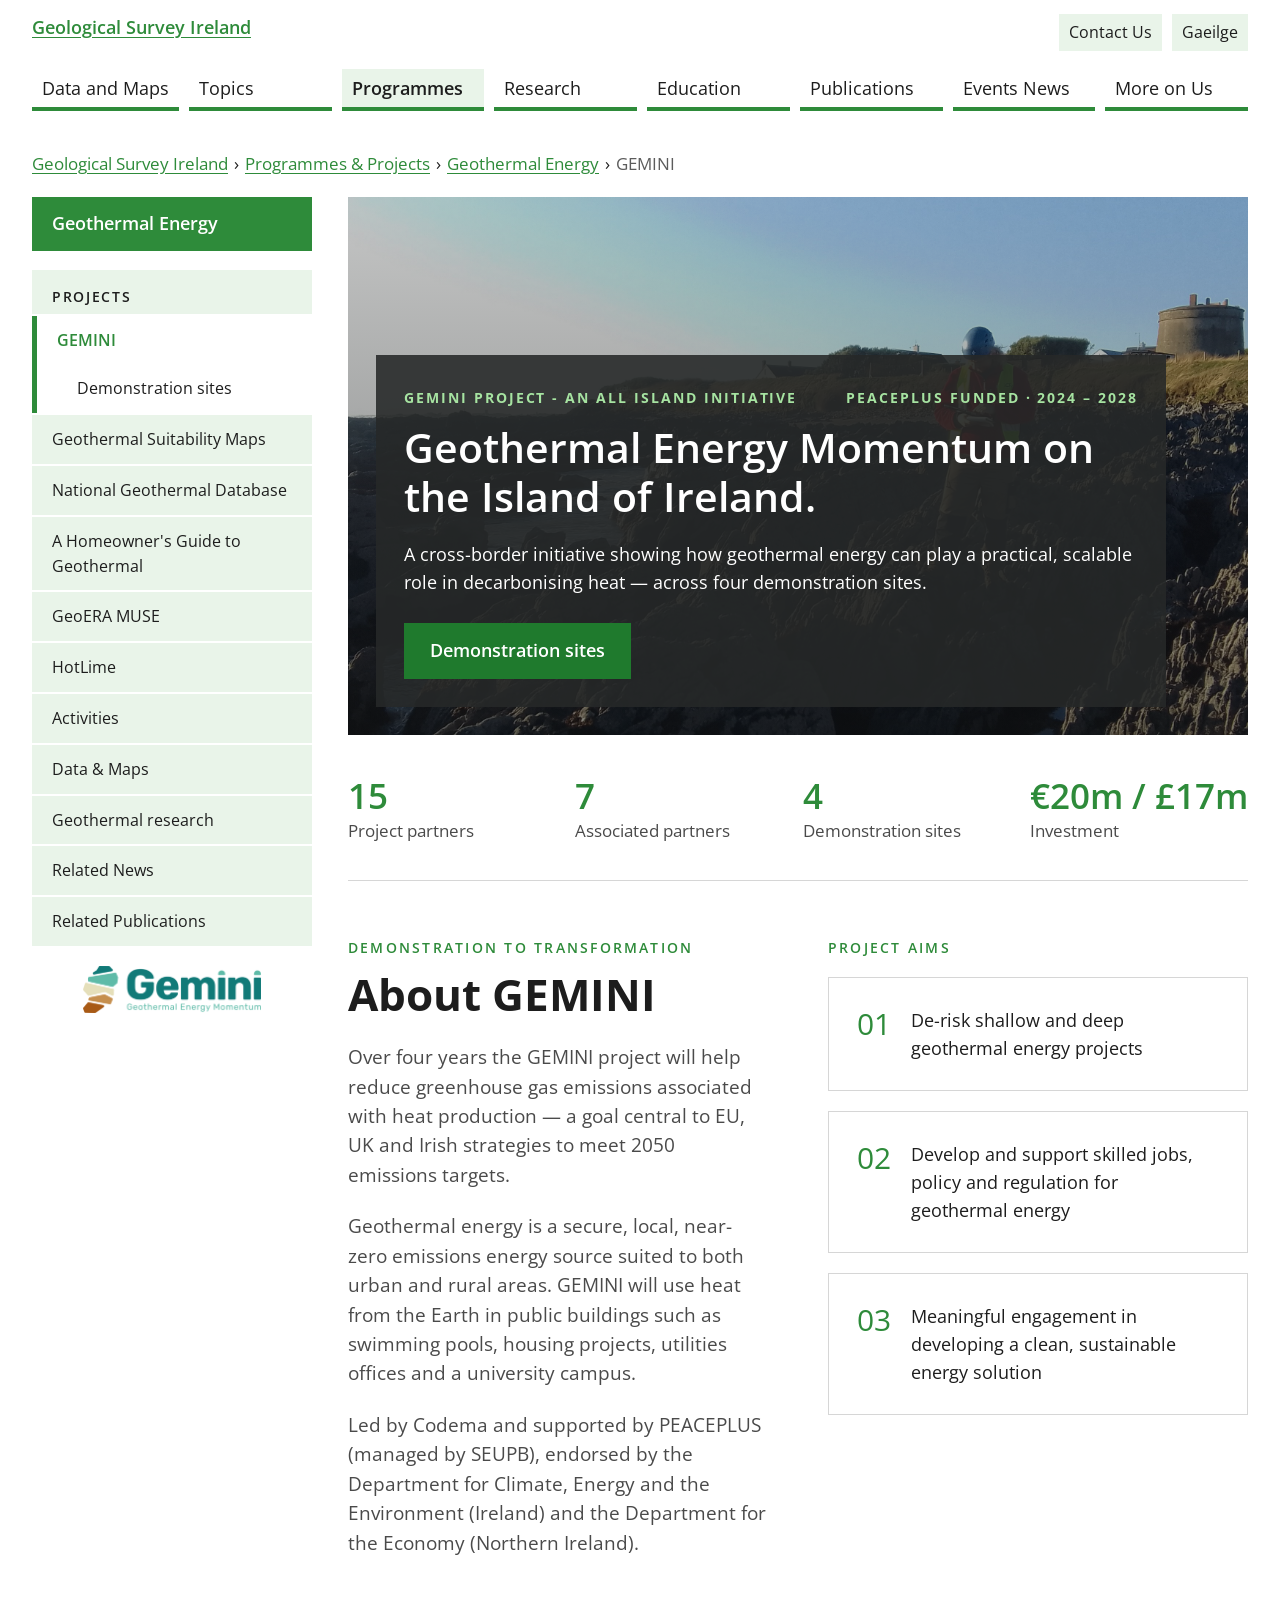
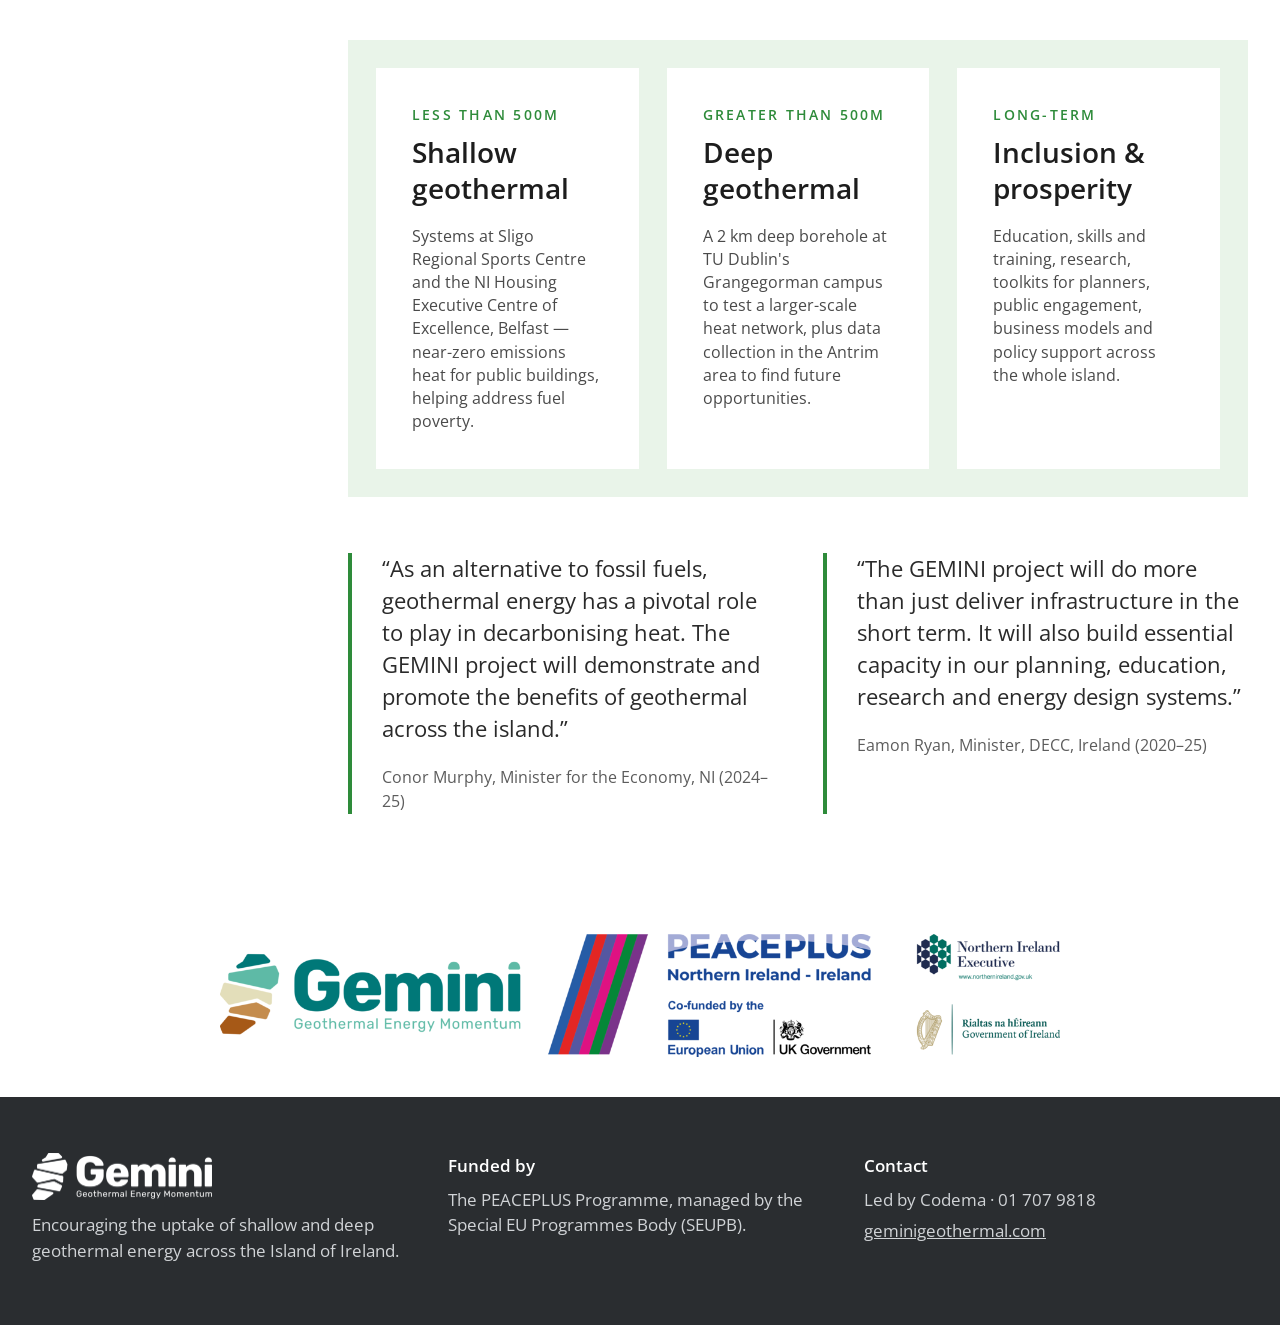
==== commit 66f10320: "Add files via upload" ====
--- a/index.html
+++ b/index.html
@@ -1,315 +1,175 @@
 <!doctype html>
 <html lang="en">
 <head>
-<meta charset="utf-8"><meta name="viewport" content="width=device-width, initial-scale=1">
-<title>GEMINI — Geothermal Energy Research Prototype</title>
-<style>
-:root {
-  --site-primary: #123f3b;
-  --site-secondary: #d9eee6;
-  --site-background: #f7f8f4;
-  --site-on-primary: #ffffff;
-  --site-on-secondary: #173d38;
-  --site-on-background: #172d2a;
-  --site-font-body: Inter, ui-sans-serif, system-ui, -apple-system, BlinkMacSystemFont, "Segoe UI", sans-serif;
-  --site-font-heading: Inter, ui-sans-serif, system-ui, -apple-system, BlinkMacSystemFont, "Segoe UI", sans-serif;
-  --site-heading-scale: 1;
-  --site-spacing-scale: 1;
-  --site-radius-scale: 1;
-  --site-decoration-opacity: 1;
-  color-scheme: light dark;
-}
-* { box-sizing: border-box; }
-html { scroll-behavior: smooth; }
-body { margin: 0; font-family: var(--site-font-body); background: var(--site-background); color: var(--site-on-background); }
-#app { min-height: 100vh; width: 100%; background-color: light-dark(var(--site-background), #111c1b); color: light-dark(var(--site-on-background), #e8f0ec); border-radius: 0; }
-button, input, select { font: inherit; }
-a { color: inherit; }
-.top-note { background: #e8b45e; color: #28271f; text-align: center; padding: 8px 16px; font-size: 12px; letter-spacing: .04em; font-weight: 700; }
-header { position: sticky; top: 0; z-index: 10; background: light-dark(rgba(248,247,239,.98), rgba(17,28,27,.97)); backdrop-filter: blur(12px); border-bottom: 1px solid light-dark(#dce4de,#2a3a36); }
-.nav { max-width: none; margin: auto; min-height: 140px; display: flex; align-items: center; justify-content: space-between; padding: 20px 46px; gap: 28px; }
-.brand { display: flex; align-items: center; gap: 24px; font-weight: 850; letter-spacing: .08em; color: light-dark(#123f3b,#cce8dc); text-decoration:none; flex-shrink:0; }
-.gemini-logo { display:block; width:260px; max-width:100%; height:auto; object-fit:contain; }
-.gemini-wordmark { display:inline-flex; align-items:center; gap:12px; color:light-dark(#147d7a,#5dbba5); }
-.gemini-logo-mark { width:58px; height:66px; flex:0 0 auto; }
-.gemini-logo-type { display:flex; flex-direction:column; gap:1px; line-height:1; }
-.gemini-logo-name { font-size:52px; line-height:.9; font-weight:950; letter-spacing:-.065em; color:light-dark(#147d7a,#5dbba5); }
-.gemini-logo-tagline { margin-top:6px; font-size:12px; line-height:1.25; font-weight:650; letter-spacing:.015em; color:light-dark(#5dbba5,#5dbba5); white-space:nowrap; }
-.brand-descriptor { margin:0; color:light-dark(#58655e,#c0d0c7); font-size:24px; font-weight:450; letter-spacing:.055em; white-space:nowrap; }
-.footer-wordmark .gemini-logo-name { color:#147d7a; }
-.footer-wordmark .gemini-logo-tagline { color:#5dbba5; }
-.brand-mark { width: 36px; height: 36px; border-radius: 50%; display: grid; place-items: center; background: var(--site-primary); color: white; }
-.brand-mark svg { width: 23px; height: 23px; }
-.brand small { display: block; font-size: 9px; font-weight: 600; letter-spacing: .12em; margin-top: 2px; opacity: .75; }
-.nav-links { display: flex; gap: 28px; align-items: center; }
-.nav-links button { border: 0; background: transparent; color: inherit; padding: 10px 0; border-radius: 0; cursor: pointer; font-size: 25px; font-weight: 550; letter-spacing:-.035em; white-space:nowrap; }
-.nav-links button:hover, .nav-links button.active { background: transparent; color: #f26b32; }
-.nav-cta { background: var(--site-primary)!important; color: white!important; padding: 11px 16px!important; }
-.menu-toggle { display:none; border: 1px solid #9ab5a9; background: transparent; color: inherit; padding: 8px 12px; border-radius: 8px; }
-main { max-width: 1200px; margin: auto; padding: 0 28px 60px; }
-.page { display:none; animation: appear .25s ease; }
-.page.active { display:block; }
-@keyframes appear { from { opacity:0; transform:translateY(5px) } to { opacity:1; transform:translateY(0) } }
-.hero { margin-top: 26px; min-height: 480px; border-radius: calc(24px * var(--site-radius-scale)); overflow: hidden; position: relative; background: #123f3b; color: #fff; display: grid; grid-template-columns: 1.08fr .92fr; }
-.hero-copy { padding: 62px 50px; align-self: center; position: relative; z-index: 1; }
-.eyebrow { text-transform: uppercase; letter-spacing: .16em; font-size: 11px; font-weight: 800; color: #b9dfcf; display:flex; gap:10px; align-items:center; }
-.eyebrow:before { content:""; width:26px; height:2px; background:#e8b45e; display:inline-block; }
-h1,h2,h3 { font-family: var(--site-font-heading); letter-spacing: -.04em; }
-h1 { font-size: calc(clamp(40px,5vw,66px) * var(--site-heading-scale)); line-height: .99; margin: 22px 0; max-width: 620px; }
-.hero-copy p { font-size: 16px; line-height: 1.7; color: #d6e6df; max-width: 510px; }
-.actions { display:flex; flex-wrap:wrap; gap: 12px; margin-top: 28px; }
-.btn { border: 1px solid transparent; border-radius: 999px; padding: 13px 19px; cursor:pointer; font-size: 13px; font-weight: 750; transition: transform .2s, background .2s; }
-.btn:hover { transform: translateY(-2px); }
-.btn-light { background:#e8b45e; color:#1d302a; }
-.btn-outline { background:transparent; border-color:#8baea0; color:white; }
-.hero-art { position:relative; min-height: 400px; background: radial-gradient(ellipse at 55% 45%, #326a5b 0%, #1d5148 35%, #123f3b 70%); overflow:hidden; }
-.hero-art:before { content:""; position:absolute; inset:-15%; opacity:var(--site-decoration-opacity); background: repeating-radial-gradient(ellipse at 58% 48%, transparent 0 25px, rgba(200,231,217,.17) 26px 27px, transparent 28px 43px); transform: rotate(-18deg) scale(1.2); }
-.earth { position:absolute; width:350px; height:350px; border-radius:50%; left:50%; top:50%; transform:translate(-43%,-45%); background:linear-gradient(145deg,#e8b45e 0 12%,#a66f43 12% 20%,#8d5e4a 20% 28%,#e2bd8b 28% 37%,#5e8976 37% 44%,#d7e4d4 44% 48%,#2e6656 48% 100%); box-shadow: inset -22px -20px 50px #0d302d, 0 30px 90px #092f2b; opacity:.95; }
-.earth:after { content:""; position:absolute; inset:16%; border-radius:50%; border:1px solid rgba(255,255,255,.5); box-shadow:0 0 0 22px rgba(255,255,255,.04),0 0 0 44px rgba(255,255,255,.04); }
-.drill { position:absolute; height: 270px; width: 3px; background:#f7e2a8; left:50%; top:10%; transform:rotate(15deg); box-shadow:0 0 18px #e8b45e; }
-.drill:before { content:""; position:absolute; top:45px; left:-5px; height:10px; width:13px; background:#f7e2a8; border-radius:2px; }
-.art-label { position:absolute; bottom:25px; right:25px; border:1px solid rgba(255,255,255,.25); background:rgba(9,40,35,.65); backdrop-filter:blur(8px); border-radius:12px; padding:13px 16px; font-size:11px; letter-spacing:.08em; text-transform:uppercase; }
-.art-label strong { display:block; font-size:19px; letter-spacing:-.02em; margin-top:5px; }
-.stats { display:grid; grid-template-columns:repeat(4,1fr); border-bottom:1px solid #dbe4de; padding:27px 0; gap:20px; }
-.stat { padding: 3px 18px; border-left:2px solid #d5a14b; }
-.stat strong { display:block; font-size:29px; letter-spacing:-.05em; color:light-dark(#164b41,#b9dfcf); }
-.stat span { display:block; font-size:11px; color:light-dark(#62756e,#a3b8af); margin-top:4px; }
-.section { padding: 64px 0 14px; }
-.project-timeline { margin-top: 34px; padding: 28px; border: 1px solid light-dark(#dfe7e1,#2b3e37); border-radius: 18px; background: light-dark(#fff,#1b2926); }
-.timeline-heading { display:flex; justify-content:space-between; align-items:end; gap:16px; margin-bottom:24px; }
-.timeline-heading h2 { font-size:clamp(24px,3vw,34px); }
-.timeline-heading p { margin:0; max-width:420px; font-size:13px; line-height:1.6; color:light-dark(#61716a,#a7b7b0); }
-.timeline-track { position:relative; display:grid; grid-template-columns:repeat(5,minmax(0,1fr)); gap:8px; margin:8px 0 24px; }
-.timeline-track:before { content:""; position:absolute; top:19px; left:10%; right:10%; height:3px; background:light-dark(#dce7df,#344941); }
-.timeline-track:after { content:""; position:absolute; top:19px; left:10%; width:calc(80% * .52); height:3px; background:#d5a14b; pointer-events:none; }
-.timeline-year { position:relative; z-index:1; display:flex; flex-direction:column; align-items:center; gap:9px; padding:0 2px; border:0; background:transparent; color:inherit; cursor:pointer; }
-.timeline-dot { width:38px; height:38px; display:grid; place-items:center; border-radius:50%; border:2px solid light-dark(#cbd9d0,#40564b); background:light-dark(#fff,#1b2926); color:light-dark(#48685b,#b9cfc2); font-size:12px; font-weight:850; transition:transform .18s,background .18s,border-color .18s; }
-.timeline-year:hover .timeline-dot { transform:translateY(-2px); }
-.timeline-year[aria-pressed="true"] .timeline-dot { background:#123f3b; color:#fff; border-color:#e8b45e; box-shadow:0 0 0 4px rgba(232,180,94,.2); }
-.timeline-year.done .timeline-dot { background:#d9eee6; border-color:#6e9b86; color:#174d40; }
-.timeline-year.current .timeline-dot { border:3px solid #d5a14b; }
-.timeline-year-label { font-size:13px; font-weight:800; }
-.timeline-year-status { font-size:10px; text-align:center; color:light-dark(#74867b,#a7b7b0); }
-.timeline-detail { display:grid; grid-template-columns:minmax(0,1fr) auto; gap:20px; align-items:center; padding:20px 22px; border-radius:13px; background:light-dark(#edf4ef,#22352f); }
-.timeline-detail h3 { margin:0 0 6px; font-size:20px; }
-.timeline-detail p { margin:0; font-size:13px; line-height:1.65; color:light-dark(#52695e,#c0d0c7); }
-.timeline-phase { display:inline-block; margin-bottom:8px; color:light-dark(#326b56,#b9dfcf); font-size:10px; font-weight:850; text-transform:uppercase; letter-spacing:.12em; }
-.timeline-progress { min-width:120px; text-align:right; }
-.timeline-progress strong { display:block; font-size:24px; color:light-dark(#164b41,#d5e8df); }
-.timeline-progress span { font-size:10px; color:light-dark(#61716a,#a7b7b0); }
-.section-head { display:flex; justify-content:space-between; align-items:end; gap:20px; margin-bottom:24px; }
-.kicker { color:#7b8c81; font-size:11px; text-transform:uppercase; letter-spacing:.15em; font-weight:800; }
-h2 { font-size: calc(clamp(28px,3.5vw,43px) * var(--site-heading-scale)); line-height:1.08; margin:10px 0 0; }
-.section-head p { max-width:420px; line-height:1.65; color:light-dark(#61716a,#a7b7b0); font-size:14px; margin:0; }
-.grid-3 { display:grid; grid-template-columns:repeat(3,1fr); gap:18px; }
-.card { background:light-dark(#fff,#1b2926); border:1px solid light-dark(#dfe7e1,#2b3e37); border-radius:calc(16px * var(--site-radius-scale)); overflow:hidden; }
-.card-body { padding:22px; }
-.card .tag { display:inline-block; color:#276c5a; background:#e3f2e9; padding:6px 9px; border-radius:999px; font-size:10px; font-weight:800; text-transform:uppercase; letter-spacing:.08em; }
-.card h3 { font-size:22px; line-height:1.15; margin:14px 0 9px; }
-.card p { color:light-dark(#62736b,#a7b7b0); font-size:13px; line-height:1.65; margin:0 0 18px; }
-.text-link { background:transparent; border:0; padding:0; color:light-dark(#1c6555,#b9dfcf); font-weight:800; cursor:pointer; font-size:12px; }
-.text-link span { padding-left:5px; }
-.feature-visual { height:150px; background:linear-gradient(140deg,#b6d9c9,#4f8d78); position:relative; overflow:hidden; }
-.feature-visual.geology { background:linear-gradient(160deg,#b9d4c5,#6a9a85 52%,#d4ad70 52%,#a06d49 70%,#274e43 70%); }
-.feature-visual.geology:after { content:""; position:absolute; width:170%; height:2px; background:rgba(255,255,255,.5); top:48%; left:-20%; transform:rotate(-14deg); box-shadow:0 17px rgba(255,255,255,.25),0 -22px rgba(255,255,255,.22); }
-.feature-visual.building { background:linear-gradient(135deg,#d5e6dc,#6c9a88); }
-.building-shape { position:absolute; bottom:0; left:22%; width:56%; height:74%; background:#f1f2e8; clip-path:polygon(0 15%,100% 0,100% 100%,0 100%); box-shadow:0 0 0 1px #fff; }
-.building-shape:after { content:""; position:absolute; inset:22% 10%; background:repeating-linear-gradient(90deg,#3d6b5c 0 8px,transparent 8px 21px); }
-.feature-visual.community { background:radial-gradient(circle at 25% 80%,#d9b36f 0 10%,transparent 10.5%),radial-gradient(circle at 60% 45%,#f0d9a4 0 15%,transparent 15.5%),linear-gradient(130deg,#2e6a58,#a9cdb8); }
-.feature-visual.community:after { content:""; position:absolute; inset:30% 10% 0; border-top:3px solid rgba(255,255,255,.6); transform:skewY(-13deg); }
-.split { display:grid; grid-template-columns: .9fr 1.1fr; gap:40px; align-items:center; }
-.info-panel { padding:34px; border-radius:20px; background:var(--site-secondary); color:var(--site-on-secondary); }
-.info-panel h3 { font-size:25px; margin:0 0 12px; }
-.info-panel p { font-size:14px; line-height:1.7; }
-.bullet-list { display:grid; gap:14px; padding:0; margin:24px 0 0; list-style:none; }
-.bullet-list li { display:flex; gap:12px; font-size:13px; line-height:1.5; }
-.check { width:22px; height:22px; border-radius:50%; background:#b9dccb; display:grid; place-items:center; flex-shrink:0; color:#184d40; font-size:12px; font-weight:900; }
-.page-intro { padding:62px 0 32px; max-width:760px; }
-.page-intro h1 { color:light-dark(#123f3b,#cce8dc); font-size:calc(clamp(38px,5vw,58px) * var(--site-heading-scale)); }
-.page-intro p { font-size:16px; line-height:1.75; color:light-dark(#61716a,#a7b7b0); }
-.filterbar { display:flex; gap:12px; flex-wrap:wrap; align-items:center; padding:18px; background:light-dark(#edf2ed,#1b2926); border-radius:14px; margin:20px 0 24px; }
-.searchbox { flex:1; min-width:210px; position:relative; }
-.searchbox input { width:100%; padding:12px 14px; border:1px solid light-dark(#ccd9d0,#40554c); border-radius:9px; background:light-dark(#fff,#111c1b); color:inherit; outline:none; }
-.searchbox input:focus { border-color:#4d8d77; box-shadow:0 0 0 3px rgba(77,141,119,.15); }
-.filterbar select { padding:12px 14px; border:1px solid light-dark(#ccd9d0,#40554c); border-radius:9px; background:light-dark(#fff,#111c1b); color:inherit; }
-.news-card .feature-visual { height:175px; }
-.news-meta { display:flex; gap:9px; align-items:center; font-size:11px; color:#7b8c81; }
-.news-meta .dot { width:4px; height:4px; border-radius:50%; background:#d5a14b; }
-.empty { grid-column:1/-1; padding:38px; text-align:center; color:#7b8c81; border:1px dashed #b7c9be; border-radius:14px; }
-.event-list { display:grid; gap:14px; }
-.event { display:grid; grid-template-columns:90px 1fr auto; gap:22px; align-items:center; padding:22px; border:1px solid light-dark(#dfe7e1,#2b3e37); border-radius:16px; background:light-dark(#fff,#1b2926); }
-.datebox { background:var(--site-secondary); color:var(--site-on-secondary); border-radius:12px; padding:12px 8px; text-align:center; }
-.datebox span { display:block; font-size:10px; letter-spacing:.1em; font-weight:850; text-transform:uppercase; }
-.datebox strong { display:block; font-size:28px; line-height:1.15; margin-top:3px; }
-.event h3 { margin:0 0 7px; font-size:20px; }
-.event p { margin:0; font-size:13px; color:light-dark(#61716a,#a7b7b0); line-height:1.6; }
-.event .btn { background:transparent; color:light-dark(#1c6555,#b9dfcf); border-color:#91b8a6; white-space:nowrap; }
-.footer { background:light-dark(#0d1917,#0c1917); color:#d5e8df; margin-top:70px; padding:0; }
-.funding-strip { min-height:220px; padding:42px clamp(20px,5vw,70px); background:#fbfaf5; color:#183a35; display:grid; grid-template-columns:minmax(250px,1.2fr) minmax(240px,1fr) minmax(220px,.9fr); gap:34px; align-items:center; }
-.funding-gemini { display:flex; align-items:center; gap:18px; }
-.funding-gemini .gemini-logo-mark { width:94px; height:110px; }
-.funding-gemini .gemini-logo-name { font-size:clamp(44px,5vw,72px); }
-.funding-gemini .gemini-logo-tagline { font-size:clamp(10px,1.1vw,15px); }
-.peaceplus { display:flex; align-items:center; gap:16px; color:#214b9b; }
-.peaceplus-stripes { display:flex; gap:5px; height:108px; transform:skew(-18deg); }
-.peaceplus-stripes span { display:block; width:15px; }
-.peaceplus-stripes span:nth-child(1){background:#2164b4}.peaceplus-stripes span:nth-child(2){background:#e33d38}.peaceplus-stripes span:nth-child(3){background:#d51d87}.peaceplus-stripes span:nth-child(4){background:#008b53}.peaceplus-stripes span:nth-child(5){background:#783b8e}
-.peaceplus strong { display:block; font-size:clamp(22px,2.8vw,39px); line-height:1; letter-spacing:-.045em; }
-.peaceplus .subline { font-size:clamp(11px,1.2vw,16px); font-weight:750; margin-top:8px; }
-.funded-by { margin-top:20px; font-size:12px; font-weight:800; }
-.funding-logos { display:flex; flex-wrap:wrap; gap:14px; align-items:center; margin-top:7px; font-size:12px; font-weight:750; color:#202824; }
-.funding-logos .eu-mark { background:#2450a3; color:#ffe26d; padding:8px 10px; font-size:18px; }
-.public-partners { display:grid; gap:26px; color:#203c36; }
-.public-partner { display:flex; align-items:center; gap:12px; font-family:Georgia,serif; font-size:17px; font-weight:700; line-height:1.1; }
-.public-partner .partner-emblem { font-family:serif; font-size:36px; color:#285c53; }
-.public-partner small { display:block; margin-top:6px; font-family:var(--site-font-body); font-size:9px; font-weight:500; }
-.footer-inner { max-width:1440px; margin:auto; display:grid; grid-template-columns:1.05fr 1fr .9fr; gap:clamp(24px,5vw,76px); align-items:start; padding:52px clamp(24px,4vw,52px) 40px; }
-.footer-brand .gemini-logo-mark { width:54px; height:62px; filter:grayscale(1) brightness(0) invert(1); }
-.footer-brand .gemini-logo-name { color:#fff; font-size:44px; }
-.footer-brand .gemini-logo-tagline { color:#fff; font-size:10px; }
-.footer h3 { margin:6px 0 14px; font-size:20px; letter-spacing:-.02em; color:#d4d6d1; }
-.footer p { font-size:16px; color:#c3c8c3; line-height:1.55; margin:0 0 10px; max-width:560px; }
-.footer a { text-underline-offset:4px; }
-.modal-backdrop { display:none; position:fixed; inset:0; z-index:30; background:rgba(3,20,16,.65); padding:20px; align-items:center; justify-content:center; }
-.modal-backdrop.open { display:flex; }
-.modal { width:min(560px,100%); background:light-dark(#fff,#1b2926); color:light-dark(#172d2a,#e8f0ec); border-radius:18px; padding:28px; position:relative; box-shadow:0 20px 80px rgba(0,0,0,.3); max-height:85vh; overflow:auto; }
-.modal h2 { font-size:30px; margin:10px 0 14px; }
-.modal p { line-height:1.7; font-size:14px; color:light-dark(#61716a,#a7b7b0); }
-.modal-close { position:absolute; right:18px; top:16px; border:0; background:light-dark(#edf2ed,#2a3a36); color:inherit; border-radius:50%; width:34px; height:34px; cursor:pointer; font-size:20px; }
-.modal-form { display:grid; gap:12px; margin-top:20px; }
-.modal-form input, .modal-form select { padding:12px; border-radius:9px; border:1px solid #aabdb2; background:transparent; color:inherit; }
-.form-status { display:none; padding:12px; background:var(--site-secondary); color:var(--site-on-secondary); border-radius:9px; font-size:13px; }
-.form-status.show { display:block; }
-@media (max-width:800px) { .hero { grid-template-columns:1fr; } .hero-copy { padding:42px 28px 20px; } .hero-art { min-height:290px; } .earth { width:250px;height:250px; } .drill { height:210px; } .stats { grid-template-columns:repeat(2,1fr); } .grid-3 { grid-template-columns:1fr 1fr; } .split { grid-template-columns:1fr; } .section-head { align-items:start; flex-direction:column; } }
-@media (max-width:800px) { .funding-strip { grid-template-columns:1fr 1fr; gap:28px; } .public-partners { grid-column:1/-1; grid-template-columns:1fr 1fr; } .footer-inner { grid-template-columns:1fr 1fr; } .footer-brand { grid-column:1/-1; } }
-@media (max-width:560px) { .nav { padding:12px 16px; } .menu-toggle { display:block; } .nav-links { display:none; position:absolute; left:0; right:0; top:68px; background:light-dark(#f7f8f4,#111c1b); padding:12px 16px 18px; border-bottom:1px solid #dce4de; flex-direction:column; align-items:stretch; } .nav-links.open { display:flex; } .nav-links button { text-align:left; } main { padding:0 16px 36px; } .hero { margin-top:16px; } .hero-copy { padding:35px 22px 12px; } .hero-art { min-height:240px; } .earth { width:210px;height:210px; } .stats { gap:14px 8px; } .stat { padding-left:12px; } .stat strong { font-size:25px; } .grid-3 { grid-template-columns:1fr; } .page-intro { padding-top:40px; } .event { grid-template-columns:66px 1fr; gap:14px; padding:15px; } .event .btn { grid-column:2; justify-self:start; } .datebox strong { font-size:24px; } .footer-inner { grid-template-columns:1fr; align-items:flex-start; } .footer-brand { grid-column:auto; } .funding-strip { grid-template-columns:1fr; padding:30px 22px; gap:28px; } .funding-gemini .gemini-logo-mark { width:66px;height:80px; } .peaceplus-stripes { height:80px; } .public-partners { grid-column:auto; grid-template-columns:1fr; } .footer p { font-size:14px; } .project-timeline { padding:18px 12px; } .timeline-heading { align-items:flex-start; flex-direction:column; } .timeline-track { gap:2px; } .timeline-dot { width:32px; height:32px; font-size:10px; } .timeline-track:before,.timeline-track:after { top:16px; } .timeline-year-status { font-size:9px; } .timeline-detail { grid-template-columns:1fr; padding:16px; } .timeline-progress { text-align:left; } }
-@media (prefers-color-scheme: dark) { .feature-visual.building .building-shape { background:#e2e8dc; } }
-</style>
+  <meta charset="utf-8">
+  <meta name="viewport" content="width=device-width, initial-scale=1">
+  <title>GEMINI — Geothermal Energy for the Island of Ireland</title>
+  <meta name="description" content="GEMINI is a PEACEPLUS-funded project encouraging the uptake of shallow and deep geothermal energy across Ireland and Northern Ireland.">
+  <meta property="og:title" content="GEMINI — Geothermal Energy for the Island of Ireland">
+  <meta property="og:description" content="Encouraging the uptake of shallow and deep geothermal across the Island of Ireland.">
+  <meta property="og:type" content="website">
+  <meta property="og:image" content="assets/img/hero-fieldwork.jpg">
+  <link rel="icon" type="image/png" href="assets/img/favicon.png">
+  <link rel="apple-touch-icon" href="assets/img/favicon.png">
+  <link rel="preconnect" href="https://fonts.googleapis.com">
+  <link rel="preconnect" href="https://fonts.gstatic.com" crossorigin>
+  <link rel="stylesheet" href="https://fonts.googleapis.com/css2?family=Open+Sans:wght@400;600;700&display=swap">
+  <link rel="stylesheet" href="assets/css/styles.css">
 </head>
 <body>
-<div id="app">
-  <div class="top-note">WEBSITE CONCEPT · INTERACTIVE PROTOTYPE · NOT THE OFFICIAL GEMINI WEBSITE</div>
-  <header><nav class="nav" aria-label="Main navigation">
-    <a class="brand" href="#home" data-page="home" aria-label="GEMINI home"><span class="gemini-wordmark" aria-label="GEMINI — Geothermal Energy Momentum"><svg class="gemini-logo-mark" viewBox="0 0 52 60" role="img" aria-label="GEMINI layered geothermal symbol"><path d="M23 1H42Q46 1 49 7L51 13Q52 17 47 20L9 28Q3 29 2 24L1 20Q0 16 5 13L13 8Z" fill="#147d7a"/><path d="M3 31L44 23Q49 22 51 27L51 36Q50 40 45 42L8 50Q3 51 1 46L0 39Q0 34 3 31Z" fill="#5dbba5"/><path d="M3 51L37 45L50 49L50 54Q49 58 44 59H8Q3 59 1 55Z" fill="#a95a14"/></svg><span class="gemini-logo-type"><span class="gemini-logo-name">Gemini</span><span class="gemini-logo-tagline">Geothermal Energy Momentum</span></span></span><span class="brand-descriptor">GEOTHERMAL · ISLAND OF IRELAND</span></a>
-    <button class="menu-toggle" id="menuToggle" aria-label="Toggle navigation">Menu ☰</button>
-    <div class="nav-links" id="navLinks"><button class="active" data-page="home">Home</button><button data-page="events">News &amp; Events</button></div>
-  </nav></header>
-  <main>
-    <section class="page active" id="home">
-      <div class="hero">
-        <div class="hero-copy"><div class="eyebrow">A shared energy future</div><h1>Unlocking the heat beneath our feet.</h1><p>Exploring the potential of geothermal energy across the island of Ireland — through research, real-world demonstration, and collaboration.</p><div class="actions"><button class="btn btn-light" data-goto="about">Explore the project ↗</button><button class="btn btn-outline" data-goto="news">Latest research &amp; news</button></div></div>
-        <div class="hero-art" aria-label="Abstract illustration of the Earth's layers and a geothermal borehole"><div class="earth"></div><div class="drill"></div><div class="art-label">Heat from the Earth<strong>Local. Reliable. Low-carbon.</strong></div></div>
-      </div>
-      <div class="stats"><div class="stat"><strong>2024–28</strong><span>Project timeline</span></div><div class="stat"><strong>15</strong><span>Cross-border project partners</span></div><div class="stat"><strong>4+</strong><span>Demonstration and investigation strands</span></div><div class="stat"><strong>All-island</strong><span>Shared research and learning</span></div></div>
-      <section class="project-timeline" aria-labelledby="timelineTitle">
-        <div class="timeline-heading"><div><div class="kicker">September 2024 – September 2028</div><h2 id="timelineTitle">The project journey</h2></div><p>Select a year to explore the four-year journey and see where GEMINI is on its timeline.</p></div>
-        <div class="timeline-track" role="group" aria-label="Select a project year">
-          <button class="timeline-year done" data-timeline-year="2024" aria-pressed="false"><span class="timeline-dot">✓</span><span class="timeline-year-label">2024</span><span class="timeline-year-status">Launch</span></button>
-          <button class="timeline-year done" data-timeline-year="2025" aria-pressed="false"><span class="timeline-dot">✓</span><span class="timeline-year-label">2025</span><span class="timeline-year-status">Build evidence</span></button>
-          <button class="timeline-year current" data-timeline-year="2026" aria-pressed="true"><span class="timeline-dot">●</span><span class="timeline-year-label">2026</span><span class="timeline-year-status">Current year</span></button>
-          <button class="timeline-year" data-timeline-year="2027" aria-pressed="false"><span class="timeline-dot">4</span><span class="timeline-year-label">2027</span><span class="timeline-year-status">Apply learning</span></button>
-          <button class="timeline-year" data-timeline-year="2028" aria-pressed="false"><span class="timeline-dot">5</span><span class="timeline-year-label">2028</span><span class="timeline-year-status">Share outcomes</span></button>
-        </div>
-        <div class="timeline-detail" aria-live="polite"><div><span class="timeline-phase" id="timelinePhase">Current phase · Year 3 of 4</span><h3 id="timelineYearTitle">2026 — Research in progress</h3><p id="timelineYearCopy">GEMINI is in its third project year: connecting investigations, demonstrations and partner learning to build a stronger evidence base. Update this summary with the latest confirmed project milestones.</p></div><div class="timeline-progress"><strong id="timelinePercent">52%</strong><span>of project duration elapsed</span></div></div>
-      </section>
-      <section class="section"><div class="section-head"><div><div class="kicker">What we're working towards</div><h2>From underground potential<br>to practical heat solutions.</h2></div><p>GEMINI brings together technical expertise, public bodies, communities and industry to build confidence in geothermal energy.</p></div>
-        <div class="grid-3">
-          <article class="card"><div class="feature-visual geology"></div><div class="card-body"><span class="tag">Research</span><h3>Understand our resources</h3><p>Build a stronger evidence base on the island's geology and the opportunities for shallow and deep geothermal systems.</p><button class="text-link" data-goto="about">How we work <span>→</span></button></div></article>
-          <article class="card"><div class="feature-visual building"><div class="building-shape"></div></div><div class="card-body"><span class="tag">Demonstration</span><h3>Learn from real places</h3><p>Explore how geothermal heating and cooling can work in public buildings, campuses and essential infrastructure.</p><button class="text-link" data-goto="news">Explore project updates <span>→</span></button></div></article>
-          <article class="card"><div class="feature-visual community"></div><div class="card-body"><span class="tag">People &amp; skills</span><h3>Grow a geothermal sector</h3><p>Support knowledge-sharing, skills development and community engagement to help turn research into action.</p><button class="text-link" data-goto="events">Meet and learn <span>→</span></button></div></article>
+  <a class="skip-link" href="#main-content">Skip to main content</a>
+
+  <!-- GSI site shell -->
+  <header class="site-header">
+    <div class="container header-top">
+      <a class="site-name" href="https://gsi.ie/">Geological Survey Ireland</a>
+      <ul class="header-links">
+        <li><a href="https://gsi.ie/">Contact Us</a></li>
+        <li><a href="https://gsi.ie/" lang="ga">Gaeilge</a></li>
+      </ul>
+      <button class="menu-toggle" type="button" aria-expanded="false" aria-controls="main-nav">Menu</button>
+    </div>
+    <nav class="main-nav container" id="main-nav" aria-label="Main">
+      <ul>
+        <li><a href="https://gsi.ie/">Data and Maps</a></li>
+        <li><a href="https://gsi.ie/">Topics</a></li>
+        <li><a href="https://gsi.ie/programmes-projects/" aria-current="true">Programmes</a></li>
+        <li><a href="https://gsi.ie/">Research</a></li>
+        <li><a href="https://gsi.ie/">Education</a></li>
+        <li><a href="https://gsi.ie/">Publications</a></li>
+        <li><a href="https://gsi.ie/">Events News</a></li>
+        <li><a href="https://gsi.ie/">More on Us</a></li>
+      </ul>
+    </nav>
+  </header>
+
+  <nav class="breadcrumb container" aria-label="Breadcrumb">
+    <ol>
+      <li><a href="https://gsi.ie/">Geological Survey Ireland</a></li>
+      <li><a href="https://gsi.ie/programmes-projects/">Programmes &amp; Projects</a></li>
+      <li><a href="https://gsi.ie/programmes-projects/geothermal-energy/">Geothermal Energy</a></li>
+      <li><span aria-current="page">GEMINI</span></li>
+    </ol>
+  </nav>
+
+  <div class="container layout">
+    <aside class="side-menu" aria-labelledby="side-title">
+      <h2 class="side-title" id="side-title">Geothermal Energy</h2>
+      <ul>
+        <li class="side-label">Projects</li>
+        <li class="side-current">
+          <a href="./" aria-current="page">GEMINI</a>
+          <ul>
+            <li><a href="#demonstration-sites">Demonstration sites</a></li>
+          </ul>
+        </li>
+        <li><a href="https://gsi.ie/programmes-projects/geothermal-energy/">Geothermal Suitability Maps</a></li>
+        <li><a href="https://gsi.ie/programmes-projects/geothermal-energy/">National Geothermal Database</a></li>
+        <li><a href="https://gsi.ie/programmes-projects/geothermal-energy/">A Homeowner's Guide to Geothermal</a></li>
+        <li><a href="https://gsi.ie/programmes-projects/geothermal-energy/">GeoERA MUSE</a></li>
+        <li><a href="https://gsi.ie/programmes-projects/geothermal-energy/">HotLime</a></li>
+        <li><a href="https://gsi.ie/programmes-projects/geothermal-energy/">Activities</a></li>
+        <li><a href="https://gsi.ie/programmes-projects/geothermal-energy/">Data &amp; Maps</a></li>
+        <li><a href="https://gsi.ie/programmes-projects/geothermal-energy/">Geothermal research</a></li>
+        <li><a href="https://gsi.ie/programmes-projects/geothermal-energy/">Related News</a></li>
+        <li><a href="https://gsi.ie/programmes-projects/geothermal-energy/">Related Publications</a></li>
+      </ul>
+      <img class="side-logo" src="assets/img/gemini-logo.png" alt="Gemini — Geothermal Energy Momentum" width="720" height="191">
+    </aside>
+
+    <!-- GEMINI page -->
+    <main class="content" id="main-content">
+      <section class="hero" aria-labelledby="hero-title">
+        <div class="hero-panel">
+          <div class="hero-meta">
+            <p class="eyebrow">GEMINI Project - an all island initiative</p>
+            <p class="eyebrow">PEACEPLUS funded · 2024 – 2028</p>
+          </div>
+          <h1 id="hero-title">Geothermal Energy Momentum on the Island of Ireland.</h1>
+          <p>A cross-border initiative showing how geothermal energy can play a practical, scalable role in decarbonising heat — across four demonstration sites.</p>
+          <a class="button" href="#demonstration-sites">Demonstration sites</a>
         </div>
       </section>
-      <section class="section split"><div><div class="kicker">Why geothermal?</div><h2>Energy from a source that's right here.</h2><p style="line-height:1.75;color:light-dark(#61716a,#a7b7b0);font-size:14px">Geothermal energy uses heat stored beneath the Earth's surface. Depending on local geology and system design, it can support efficient heating and cooling for buildings and heat networks.</p><button class="btn" style="background:var(--site-primary);color:white;margin-top:10px" data-goto="about">Discover GEMINI's aims ↗</button></div><div class="info-panel"><h3>Turning evidence into confidence</h3><p>The project is designed to share practical learning — from technical design and costs to planning, policy, skills and public engagement.</p><ul class="bullet-list"><li><span class="check">✓</span><span>De-risk geothermal projects through real-world evidence.</span></li><li><span class="check">✓</span><span>Develop guidance and knowledge that others can use.</span></li><li><span class="check">✓</span><span>Connect partners and communities across the island.</span></li></ul></div></section>
-    </section>
-    <section class="page" id="about">
-      <div class="page-intro"><div class="eyebrow" style="color:#4b826e">About the project</div><h1>Research that helps geothermal take root.</h1><p>GEMINI — Geothermal Energy Momentum on the Island of Ireland — is a cross-border initiative exploring how geothermal energy can contribute to a low-carbon future.</p></div>
-      <div class="split"><div class="info-panel"><div class="kicker" style="color:#4c7968">Our mission</div><h3>Build the evidence, skills and partnerships to move forward.</h3><p>Led by Codema, the project brings together organisations across Ireland and Northern Ireland to investigate geothermal opportunities, demonstrate technologies and share what works.</p></div><div><h2 style="font-size:31px">Three connected priorities</h2><ul class="bullet-list"><li><span class="check">01</span><span><strong>Technical confidence.</strong><br>Improve understanding of subsurface resources, system performance and delivery considerations.</span></li><li><span class="check">02</span><span><strong>Skills and policy.</strong><br>Support sector capacity, practical guidance, and informed decision-making.</span></li><li><span class="check">03</span><span><strong>People and place.</strong><br>Make space for public and community engagement in the energy transition.</span></li></ul></div></div>
-      <section class="section"><div class="section-head"><div><div class="kicker">A partnership approach</div><h2>Different expertise. Shared ambition.</h2></div><p>The project links research, public service, education, community engagement and technical delivery.</p></div><div class="grid-3"><article class="card"><div class="card-body"><span class="tag">Research &amp; geology</span><h3>Understand the subsurface</h3><p>Geological research and technical investigation help establish where geothermal systems may be viable and what needs to be understood.</p></div></article><article class="card"><div class="card-body"><span class="tag">Public infrastructure</span><h3>Test practical applications</h3><p>Demonstration settings can help reveal the design, operational and planning considerations for real buildings and services.</p></div></article><article class="card"><div class="card-body"><span class="tag">Knowledge exchange</span><h3>Share what is learned</h3><p>Resources, events and engagement help make technical learning useful to communities, decision-makers and the wider sector.</p></div></article></div></section>
-      <section class="section"><div class="info-panel"><div class="kicker">Project at a glance</div><h3>September 2024 – September 2028</h3><p>GEMINI is supported by the PEACEPLUS programme, managed by the Special EU Programmes Body (SEUPB). Codema is the lead partner.</p><button class="btn" style="background:var(--site-primary);color:white;margin-top:8px" id="partnerBtn">View project links ↗</button></div></section>
-    </section>
-    <section class="page" id="news">
-      <div class="page-intro"><div class="eyebrow" style="color:#4b826e">News &amp; insights</div><h1>Research, progress and perspectives.</h1><p>Follow project milestones, geothermal explainers and insights from the people working to understand the island's geothermal potential.</p></div>
-      <div class="filterbar"><div class="searchbox"><input id="newsSearch" type="search" placeholder="Search articles and updates…" aria-label="Search articles"></div><select id="newsCategory" aria-label="Filter by category"><option value="all">All topics</option><option value="Project update">Project updates</option><option value="Geothermal basics">Geothermal basics</option><option value="Research">Research</option><option value="Community">Community</option></select><span id="newsCount" style="font-size:12px;color:#7b8c81">6 stories</span></div>
-      <div class="grid-3" id="newsGrid">
-        <article class="card news-card" data-category="Project update" data-search="project launch geothermal breaks ground cross border"><div class="feature-visual geology"></div><div class="card-body"><div class="news-meta"><span>Project update</span><span class="dot"></span><span>November 2024</span></div><h3>GEMINI launches a new chapter for geothermal energy</h3><p>A cross-border partnership sets out to build practical knowledge and confidence in geothermal heating and cooling.</p><button class="text-link article-open" data-title="GEMINI launches a new chapter for geothermal energy" data-category="Project update" data-date="November 2024" data-copy="GEMINI brings together partners from across Ireland and Northern Ireland to investigate geothermal opportunities, demonstrate technologies and share learning. This prototype story summarises the project's public launch and its all-island ambition.">Read story <span>→</span></button></div></article>
-        <article class="card news-card" data-category="Geothermal basics" data-search="what is geothermal energy heating cooling earth"><div class="feature-visual community"></div><div class="card-body"><div class="news-meta"><span>Geothermal basics</span><span class="dot"></span><span>Explainer</span></div><h3>What do we mean by geothermal energy?</h3><p>A plain-language introduction to the heat stored beneath the Earth's surface and how it can be used.</p><button class="text-link article-open" data-title="What do we mean by geothermal energy?" data-category="Geothermal basics" data-date="Explainer" data-copy="Geothermal energy uses heat from within the Earth. Shallow systems commonly use ground-source heat pumps, while deeper resources may be considered for larger heating demands. Suitability depends on geology, design, local conditions and economics.">Read explainer <span>→</span></button></div></article>
-        <article class="card news-card" data-category="Research" data-search="deep geothermal grangegorman carbonate rock borehole research"><div class="feature-visual geology"></div><div class="card-body"><div class="news-meta"><span>Research</span><span class="dot"></span><span>Field focus</span></div><h3>Looking deeper: investigating geothermal potential</h3><p>Why understanding subsurface geology and fluid flow matters for future deep geothermal systems.</p><button class="text-link article-open" data-title="Looking deeper: investigating geothermal potential" data-category="Research" data-date="Field focus" data-copy="Deep geothermal investigations can improve understanding of subsurface formations, temperature and potential water flow. The evidence can help inform the technical design and future assessment of comparable sites. Details in this card are illustrative and should be replaced with approved project updates.">Read insight <span>→</span></button></div></article>
-        <article class="card news-card" data-category="Community" data-search="community engagement lough macnean conversations local people"><div class="feature-visual community"></div><div class="card-body"><div class="news-meta"><span>Community</span><span class="dot"></span><span>Engagement</span></div><h3>Making space for local knowledge</h3><p>Community conversations can help shape how geothermal opportunities are understood and explored.</p><button class="text-link article-open" data-title="Making space for local knowledge" data-category="Community" data-date="Engagement" data-copy="Community engagement is an important part of understanding local priorities and questions around energy projects. This sample story illustrates the type of content the site could host; replace with approved project reporting before publication.">Read story <span>→</span></button></div></article>
-        <article class="card news-card" data-category="Project update" data-search="skills training workforce geothermal sector jobs"><div class="feature-visual building"><div class="building-shape"></div></div><div class="card-body"><div class="news-meta"><span>Project update</span><span class="dot"></span><span>Skills</span></div><h3>Building the skills for a geothermal future</h3><p>Training, knowledge exchange and shared approaches can help strengthen the geothermal workforce.</p><button class="text-link article-open" data-title="Building the skills for a geothermal future" data-category="Project update" data-date="Skills" data-copy="A growing geothermal sector needs engineers, installers, drillers, planners and other specialists. Knowledge exchange and training can help build capacity and encourage consistent good practice across the island.">Read story <span>→</span></button></div></article>
-        <article class="card news-card" data-category="Research" data-search="technical guidance costs policy planning heat networks"><div class="feature-visual geology"></div><div class="card-body"><div class="news-meta"><span>Research</span><span class="dot"></span><span>Knowledge</span></div><h3>From demonstration to practical guidance</h3><p>How real-world evidence can support better planning, procurement and decision-making.</p><button class="text-link article-open" data-title="From demonstration to practical guidance" data-category="Research" data-date="Knowledge" data-copy="Lessons from demonstration projects can help decision-makers assess technical options, costs, procurement and planning. GEMINI's broader ambition is to make learning more accessible to those considering geothermal systems.">Read insight <span>→</span></button></div></article>
+
+      <ul class="stats" aria-label="Project at a glance">
+        <li><strong>15</strong><span>Project partners</span></li>
+        <li><strong>7</strong><span>Associated partners</span></li>
+        <li><strong>4</strong><span>Demonstration sites</span></li>
+        <li><strong>€20m / £17m</strong><span>Investment</span></li>
+      </ul>
+
+      <div class="about">
+        <section aria-labelledby="about-title">
+          <p class="eyebrow">Demonstration to transformation</p>
+          <h2 class="section-heading" id="about-title">About GEMINI</h2>
+          <p>Over four years the GEMINI project will help reduce greenhouse gas emissions associated with heat production — a goal central to EU, UK and Irish strategies to meet 2050 emissions targets.</p>
+          <p>Geothermal energy is a secure, local, near-zero emissions energy source suited to both urban and rural areas. GEMINI will use heat from the Earth in public buildings such as swimming pools, housing projects, utilities offices and a university campus.</p>
+          <p>Led by Codema and supported by PEACEPLUS (managed by SEUPB), endorsed by the Department for Climate, Energy and the Environment (Ireland) and the Department for the Economy (Northern Ireland).</p>
+        </section>
+
+        <section aria-labelledby="aims-title">
+          <h2 class="eyebrow" id="aims-title">Project aims</h2>
+          <ol class="aims">
+            <li><span class="num" aria-hidden="true">01</span>De-risk shallow and deep geothermal energy projects</li>
+            <li><span class="num" aria-hidden="true">02</span>Develop and support skilled jobs, policy and regulation for geothermal energy</li>
+            <li><span class="num" aria-hidden="true">03</span>Meaningful engagement in developing a clean, sustainable energy solution</li>
+          </ol>
+        </section>
       </div>
-    </section>
-    <section class="page" id="events">
-      <div class="page-intro"><div class="eyebrow" style="color:#4b826e">News &amp; events</div><h1>Meet, learn and exchange ideas.</h1><p>Find opportunities to hear from project partners, learn about geothermal technologies and take part in conversations about a low-carbon heat future.</p></div>
-      <div class="filterbar"><div class="searchbox"><input id="eventSearch" type="search" placeholder="Search events…" aria-label="Search events"></div><select id="eventType" aria-label="Filter events"><option value="all">All formats</option><option value="Webinar">Webinars</option><option value="Workshop">Workshops</option><option value="Conference">Conferences</option></select><span id="eventCount" style="font-size:12px;color:#7b8c81">3 listings</span></div>
-      <div class="event-list" id="eventList">
-        <article class="event" data-type="Webinar" data-search="geothermal basics webinar heating cooling introduction"><div class="datebox"><span>On demand</span><strong>↗</strong></div><div><div class="news-meta" style="margin-bottom:8px"><span>Webinar</span><span class="dot"></span><span>Introductory</span></div><h3>Geothermal energy: the essentials</h3><p>An introductory session exploring how geothermal heating and cooling works, where it can be used and the questions to ask.</p></div><button class="btn event-details" data-title="Geothermal energy: the essentials" data-copy="A proposed introductory webinar for building owners, public bodies, communities and anyone curious about geothermal energy. This is a sample listing for the prototype, not a confirmed event.">View details ↗</button></article>
-        <article class="event" data-type="Workshop" data-search="technical workshop project partners heat planning design"><div class="datebox"><span>Format</span><strong>01</strong></div><div><div class="news-meta" style="margin-bottom:8px"><span>Workshop</span><span class="dot"></span><span>Technical exchange</span></div><h3>From site assessment to system design</h3><p>A proposed knowledge-sharing workshop on early-stage assessment, delivery considerations and lessons from demonstration sites.</p></div><button class="btn event-details" data-title="From site assessment to system design" data-copy="A proposed workshop format for technical practitioners and project partners to exchange learning about geothermal site assessment and system design. Date, venue and registration details would be added once confirmed.">View details ↗</button></article>
-        <article class="event" data-type="Conference" data-search="conference community energy transition cross border geothermal"><div class="datebox"><span>Format</span><strong>02</strong></div><div><div class="news-meta" style="margin-bottom:8px"><span>Conference</span><span class="dot"></span><span>Public engagement</span></div><h3>Geothermal energy and the all-island transition</h3><p>A proposed event bringing together communities, researchers, policy teams and industry to discuss future opportunities.</p></div><button class="btn event-details" data-title="Geothermal energy and the all-island transition" data-copy="A proposed cross-sector event to discuss geothermal opportunities, community questions and the role of evidence in the all-island energy transition. This is a concept listing only; no event is confirmed.">View details ↗</button></article>
+
+      <section class="pillars" id="demonstration-sites" aria-label="Demonstration sites">
+        <article class="pillar">
+          <p class="eyebrow">Less than 500m</p>
+          <h3>Shallow geothermal</h3>
+          <p>Systems at Sligo Regional Sports Centre and the NI Housing Executive Centre of Excellence, Belfast — near-zero emissions heat for public buildings, helping address fuel poverty.</p>
+        </article>
+        <article class="pillar">
+          <p class="eyebrow">Greater than 500m</p>
+          <h3>Deep geothermal</h3>
+          <p>A 2 km deep borehole at TU Dublin's Grangegorman campus to test a larger-scale heat network, plus data collection in the Antrim area to find future opportunities.</p>
+        </article>
+        <article class="pillar">
+          <p class="eyebrow">Long-term</p>
+          <h3>Inclusion &amp; prosperity</h3>
+          <p>Education, skills and training, research, toolkits for planners, public engagement, business models and policy support across the whole island.</p>
+        </article>
+      </section>
+
+      <section class="quotes" aria-label="Quotes">
+        <blockquote>
+          <p>“As an alternative to fossil fuels, geothermal energy has a pivotal role to play in decarbonising heat. The GEMINI project will demonstrate and promote the benefits of geothermal across the island.”</p>
+          <footer>Conor Murphy, Minister for the Economy, NI (2024–25)</footer>
+        </blockquote>
+        <blockquote>
+          <p>“The GEMINI project will do more than just deliver infrastructure in the short term. It will also build essential capacity in our planning, education, research and energy design systems.”</p>
+          <footer>Eamon Ryan, Minister, DECC, Ireland (2020–25)</footer>
+        </blockquote>
+      </section>
+    </main>
+  </div>
+
+  <div class="funders container">
+    <img src="assets/img/funders.png" alt="Gemini, PEACEPLUS Northern Ireland - Ireland co-funded by the European Union and UK Government, Northern Ireland Executive, and Government of Ireland logos" width="1400" height="204" loading="lazy">
+  </div>
+
+  <footer class="gemini-footer">
+    <div class="container">
+      <div>
+        <img src="assets/img/gemini-logo-white.png" alt="Gemini" width="720" height="191" loading="lazy">
+        <p>Encouraging the uptake of shallow and deep geothermal energy across the Island of Ireland.</p>
       </div>
-      <div class="section"><div class="info-panel"><div class="kicker">Have a question?</div><h3>Want to hear about future updates?</h3><p>Use the contact form to register interest in project news, knowledge-sharing sessions or future events. This prototype form demonstrates the interaction only and does not send data.</p><button class="btn" style="background:var(--site-primary);color:white" id="interestBtn">Register your interest ↗</button></div></div>
-    </section>
-  </main>
-  <footer class="footer">
-    <div class="funding-strip" aria-label="Project partners and funders">
-      <div class="funding-gemini"><span class="gemini-wordmark" aria-label="GEMINI — Geothermal Energy Momentum"><svg class="gemini-logo-mark" viewBox="0 0 52 60" role="img" aria-label="GEMINI layered geothermal symbol"><path d="M23 1H42Q46 1 49 7L51 13Q52 17 47 20L9 28Q3 29 2 24L1 20Q0 16 5 13L13 8Z" fill="#147d7a"/><path d="M3 31L44 23Q49 22 51 27L51 36Q50 40 45 42L8 50Q3 51 1 46L0 39Q0 34 3 31Z" fill="#5dbba5"/><path d="M3 51L37 45L50 49L50 54Q49 58 44 59H8Q3 59 1 55Z" fill="#a95a14"/></svg><span class="gemini-logo-type"><span class="gemini-logo-name">Gemini</span><span class="gemini-logo-tagline">Geothermal Energy Momentum</span></span></span></div>
-      <div><div class="peaceplus"><div class="peaceplus-stripes" aria-hidden="true"><span></span><span></span><span></span><span></span><span></span></div><div><strong>PEACEPLUS</strong><div class="subline">Northern Ireland – Ireland</div><div class="funded-by">Co-funded by the</div><div class="funding-logos"><span class="eu-mark">✦</span><span>European Union</span><span>♛ UK Government</span></div></div></div></div>
-      <div class="public-partners"><div class="public-partner"><span class="partner-emblem">✥</span><span>Northern Ireland Executive<small>www.northernireland.gov.uk</small></span></div><div class="public-partner"><span class="partner-emblem">♧</span><span>Rialtas na hÉireann<small>Government of Ireland</small></span></div></div>
+      <div>
+        <h2>Funded by</h2>
+        <p>The PEACEPLUS Programme, managed by the Special EU Programmes Body (SEUPB).</p>
+      </div>
+      <div>
+        <h2>Contact</h2>
+        <p>Led by Codema · <a href="tel:+35317079818">01 707 9818</a></p>
+        <p><a href="https://www.geminigeothermal.com/">geminigeothermal.com</a></p>
+      </div>
     </div>
-    <div class="footer-inner"><div class="footer-brand"><span class="gemini-wordmark footer-wordmark" aria-label="GEMINI — Geothermal Energy Momentum"><svg class="gemini-logo-mark" viewBox="0 0 52 60" role="img" aria-label="GEMINI layered geothermal symbol"><path d="M23 1H42Q46 1 49 7L51 13Q52 17 47 20L9 28Q3 29 2 24L1 20Q0 16 5 13L13 8Z" fill="#147d7a"/><path d="M3 31L44 23Q49 22 51 27L51 36Q50 40 45 42L8 50Q3 51 1 46L0 39Q0 34 3 31Z" fill="#5dbba5"/><path d="M3 51L37 45L50 49L50 54Q49 58 44 59H8Q3 59 1 55Z" fill="#e6e2b9"/></svg><span class="gemini-logo-type"><span class="gemini-logo-name">Gemini</span><span class="gemini-logo-tagline">Geothermal Energy Momentum</span></span></span><p>Encouraging the uptake of shallow and deep geothermal energy across the Island of Ireland.</p></div><div><h3>Funded by</h3><p>The PEACEPLUS Programme, managed by the Special EU Programmes Body (SEUPB).</p></div><div><h3>Contact</h3><p>Led by Codema · 01 707 9818</p><p><a href="https://www.geminigeothermal.com/" target="_blank" rel="noopener">geminigeothermal.com</a></p><p><a href="https://www.codema.ie/our-work/gemini/" target="_blank" rel="noopener">Codema project page ↗</a></p></div></div>
   </footer>
-</div>
-<div class="modal-backdrop" id="modalBackdrop" role="dialog" aria-modal="true" aria-labelledby="modalTitle"><div class="modal"><button class="modal-close" id="modalClose" aria-label="Close dialog">×</button><div class="kicker" id="modalKicker">GEMINI</div><h2 id="modalTitle">Get in touch</h2><div id="modalContent"><p>Use this form to demonstrate a contact interaction.</p></div></div></div>
-<script>
-const pages = [...document.querySelectorAll('.page')];
-const navButtons = [...document.querySelectorAll('[data-page]')];
-const navLinks = document.getElementById('navLinks');
-function showPage(id) { pages.forEach(p => p.classList.toggle('active', p.id === id)); navButtons.forEach(b => b.classList.toggle('active', b.dataset.page === id)); navLinks.classList.remove('open'); window.scrollTo({top:0,behavior:'smooth'}); }
-navButtons.forEach(b => b.addEventListener('click', () => showPage(b.dataset.page)));
-document.querySelectorAll('[data-goto]').forEach(b => b.addEventListener('click', () => showPage(b.dataset.goto)));
-document.getElementById('menuToggle').addEventListener('click', () => navLinks.classList.toggle('open'));
-const timelineContent = {
-  2024: {phase:'Project launch · Year 1 of 4', title:'2024 — Setting the foundations', copy:'The project began in September 2024, bringing partners together around a shared ambition for geothermal energy across the island of Ireland.', progress:'4%'},
-  2025: {phase:'Foundations and discovery · Year 2 of 4', title:'2025 — Building the evidence base', copy:'The early project period focuses on connecting expertise, shaping investigations and developing the knowledge needed to assess geothermal opportunities.', progress:'29%'},
-  2026: {phase:'Current phase · Year 3 of 4', title:'2026 — Research in progress', copy:'GEMINI is in its third project year: connecting investigations, demonstrations and partner learning to build a stronger evidence base. Update this summary with the latest confirmed project milestones.', progress:'52%'},
-  2027: {phase:'Application and exchange · Year 4 of 4', title:'2027 — Applying and sharing learning', copy:'The focus can shift toward bringing evidence together, exchanging practical lessons and supporting informed decisions about geothermal systems. Confirm specific milestones with the project team.', progress:'77%'},
-  2028: {phase:'Final project period · To September 2028', title:'2028 — Sharing outcomes', copy:'The project is scheduled to conclude in September 2028, with the final period providing an opportunity to communicate outcomes, resources and lessons learned.', progress:'100%'}
-};
-document.querySelectorAll('[data-timeline-year]').forEach(button => button.addEventListener('click', () => {
-  const item = timelineContent[button.dataset.timelineYear];
-  document.querySelectorAll('[data-timeline-year]').forEach(yearButton => yearButton.setAttribute('aria-pressed', String(yearButton === button)));
-  document.getElementById('timelinePhase').textContent = item.phase;
-  document.getElementById('timelineYearTitle').textContent = item.title;
-  document.getElementById('timelineYearCopy').textContent = item.copy;
-  document.getElementById('timelinePercent').textContent = item.progress;
-}));
-const backdrop = document.getElementById('modalBackdrop');
-const modalTitle = document.getElementById('modalTitle');
-const modalKicker = document.getElementById('modalKicker');
-const modalContent = document.getElementById('modalContent');
-function openModal(title, kicker, html) { modalTitle.textContent = title; modalKicker.textContent = kicker || 'GEMINI'; modalContent.innerHTML = html; backdrop.classList.add('open'); document.getElementById('modalClose').focus(); }
-function closeModal() { backdrop.classList.remove('open'); }
-document.getElementById('modalClose').addEventListener('click', closeModal);
-backdrop.addEventListener('click', e => { if (e.target === backdrop) closeModal(); });
-document.addEventListener('keydown', e => { if (e.key === 'Escape') closeModal(); });
-function contactForm() { openModal('Get in touch','CONTACT THE PROJECT', '<p>Interested in geothermal research, collaboration or future events? This demo form shows the proposed interaction. It will not send or store information.</p><form class="modal-form" id="demoForm"><input name="name" required placeholder="Your name" aria-label="Your name"><input name="email" type="email" required placeholder="Email address" aria-label="Email address"><select name="interest" aria-label="Area of interest"><option>General enquiry</option><option>Research and technical information</option><option>Events and knowledge exchange</option><option>Community engagement</option><option>Partnership opportunities</option></select><button class="btn" style="background:var(--site-primary);color:white" type="submit">Submit demo enquiry</button><div class="form-status" id="formStatus">Thanks — the demo interaction worked. No information has been sent or saved.</div></form>'); document.getElementById('demoForm').addEventListener('submit', e => { e.preventDefault(); document.getElementById('formStatus').classList.add('show'); }); }
-const contactButton = document.getElementById('contactBtn');
-if (contactButton) contactButton.addEventListener('click', contactForm);
-document.getElementById('interestBtn').addEventListener('click', contactForm);
-document.getElementById('partnerBtn').addEventListener('click', () => openModal('Project information','USEFUL LINKS', '<p>For verified information about GEMINI, visit the official project and lead-partner pages.</p><p><a href="https://www.geminigeothermal.com/blogs/" target="_blank" rel="noopener">GEMINI project website and blog ↗</a></p><p><a href="https://www.codema.ie/our-work/gemini/" target="_blank" rel="noopener">Codema: GEMINI overview ↗</a></p><p><a href="https://www.peaceplusni.com/" target="_blank" rel="noopener">PEACEPLUS programme ↗</a></p>'));
-document.querySelectorAll('.article-open').forEach(b => b.addEventListener('click', () => openModal(b.dataset.title, b.dataset.category + ' · ' + b.dataset.date, '<p>' + b.dataset.copy + '</p><p><em>Prototype content: replace with approved copy and verified publication details before launch.</em></p>')));
-document.querySelectorAll('.event-details').forEach(b => b.addEventListener('click', () => openModal(b.dataset.title, 'EVENT CONCEPT', '<p>' + b.dataset.copy + '</p><p><strong>Status:</strong> illustrative placeholder — not a confirmed event.</p><button class="btn" id="eventInterest" style="background:var(--site-primary);color:white">Register interest</button><div id="eventMsg" class="form-status" style="margin-top:12px">Interest interaction complete. No details have been sent or saved.</div>')));
-document.getElementById('newsSearch').addEventListener('input', filterNews);
-document.getElementById('newsCategory').addEventListener('change', filterNews);
-function filterNews() { const q = document.getElementById('newsSearch').value.toLowerCase(); const cat = document.getElementById('newsCategory').value; let n=0; document.querySelectorAll('#newsGrid .news-card').forEach(card => { const ok = card.dataset.search.includes(q) && (cat === 'all' || card.dataset.category === cat); card.style.display = ok ? '' : 'none'; if(ok)n++; }); document.getElementById('newsCount').textContent = n + (n===1?' story':' stories'); }
-document.getElementById('eventSearch').addEventListener('input', filterEvents);
-document.getElementById('eventType').addEventListener('change', filterEvents);
-function filterEvents() { const q = document.getElementById('eventSearch').value.toLowerCase(); const type = document.getElementById('eventType').value; let n=0; document.querySelectorAll('#eventList .event').forEach(card => { const ok = card.dataset.search.includes(q) && (type === 'all' || card.dataset.type === type); card.style.display = ok ? '' : 'none'; if(ok)n++; }); document.getElementById('eventCount').textContent = n + (n===1?' listing':' listings'); }
-backdrop.addEventListener('click', e => { if (e.target.id === 'eventInterest') document.getElementById('eventMsg').classList.add('show'); });
-</script>
 
-<!--sites-preview-theme:start-->
-<style data-sites-preview-theme>:root{--site-radius-scale:1.75 !important}</style>
-<script type="application/json" data-sites-preview-theme>{"appearance":"custom","primary":"#123f3b","secondary":"#d9eee6","background":"#f7f8f4","typography":"original","spacing":null,"roundness":1.75,"headingScale":1,"decorationOpacity":1}</script>
-<!--sites-preview-theme:end-->
-</body></html>
+  <script src="assets/js/main.js"></script>
+</body>
+</html>
--- a/assets/css/styles.css
+++ b/assets/css/styles.css
@@ -0,0 +1,605 @@
+/* GEMINI — Geothermal Energy for the Island of Ireland
+   GEMINI page set inside a Geological Survey Ireland (gsi.ie) page shell. */
+
+:root {
+  --green: #2e8b3a;
+  --green-dark: #1f7a2d;
+  --green-tint: #e9f4e9;
+  --green-eyebrow: #a6e3a1;
+  --ink: #1d1d1d;
+  --body: #4a4a4a;
+  --muted: #5c5c5c;
+  --line: #d6d6d6;
+  --white: #fff;
+  --footer: #2a2d30;
+  --max: 1344px;
+  --font: "Open Sans", -apple-system, BlinkMacSystemFont, "Segoe UI", Roboto, Arial, sans-serif;
+}
+
+*,
+*::before,
+*::after {
+  box-sizing: border-box;
+}
+
+body {
+  margin: 0;
+  font-family: var(--font);
+  font-size: 18px;
+  line-height: 1.55;
+  color: var(--ink);
+  background: var(--white);
+}
+
+img {
+  max-width: 100%;
+  height: auto;
+  display: block;
+}
+
+a {
+  color: var(--green);
+}
+
+a:hover {
+  color: var(--green-dark);
+}
+
+:focus-visible {
+  outline: 3px solid var(--green);
+  outline-offset: 2px;
+}
+
+.container {
+  max-width: var(--max);
+  margin: 0 auto;
+  padding: 0 32px;
+}
+
+.skip-link {
+  position: absolute;
+  left: 12px;
+  top: -60px;
+  z-index: 100;
+  padding: 10px 16px;
+  background: var(--green);
+  color: var(--white);
+}
+
+.skip-link:focus {
+  top: 12px;
+}
+
+/* ---------- GSI shell: header ---------- */
+
+.header-top {
+  display: flex;
+  justify-content: space-between;
+  align-items: flex-start;
+  gap: 16px;
+  padding-top: 14px;
+}
+
+.site-name {
+  font-size: 18px;
+  font-weight: 600;
+  text-underline-offset: 3px;
+}
+
+.header-links {
+  display: flex;
+  gap: 10px;
+  margin: 0;
+  padding: 0;
+  list-style: none;
+}
+
+.header-links a {
+  display: block;
+  padding: 6px 10px;
+  font-size: 16px;
+  color: var(--ink);
+  text-decoration: none;
+  background: var(--green-tint);
+}
+
+.header-links a:hover {
+  background: #d7ead7;
+}
+
+.menu-toggle {
+  display: none;
+  padding: 6px 12px;
+  font: inherit;
+  font-size: 16px;
+  color: var(--ink);
+  background: var(--green-tint);
+  border: 0;
+  cursor: pointer;
+}
+
+.main-nav ul {
+  display: flex;
+  gap: 10px;
+  margin: 18px 0 0;
+  padding: 0;
+  list-style: none;
+}
+
+.main-nav li {
+  flex: 1;
+}
+
+.main-nav a {
+  display: block;
+  padding: 6px 10px 4px;
+  font-size: 18px;
+  color: var(--ink);
+  text-decoration: none;
+  white-space: nowrap;
+  border-bottom: 4px solid var(--green);
+}
+
+.main-nav a:hover,
+.main-nav a[aria-current="true"] {
+  background: var(--green-tint);
+}
+
+.main-nav a[aria-current="true"] {
+  font-weight: 600;
+}
+
+/* ---------- GSI shell: breadcrumb ---------- */
+
+.breadcrumb ol {
+  display: flex;
+  flex-wrap: wrap;
+  margin: 40px 0 20px;
+  padding: 0;
+  list-style: none;
+  font-size: 17px;
+}
+
+.breadcrumb a {
+  text-underline-offset: 3px;
+}
+
+.breadcrumb li + li::before {
+  content: "›";
+  padding: 0 6px;
+  color: var(--ink);
+}
+
+.breadcrumb [aria-current] {
+  color: var(--muted);
+}
+
+/* ---------- GSI shell: layout & side menu ---------- */
+
+.layout {
+  display: grid;
+  grid-template-columns: 280px minmax(0, 1fr);
+  gap: 36px;
+  padding-bottom: 72px;
+}
+
+.side-title {
+  margin: 0 0 19px;
+  padding: 13px 20px;
+  font-size: 18px;
+  font-weight: 600;
+  color: var(--white);
+  background: var(--green);
+}
+
+.side-menu ul {
+  margin: 0;
+  padding: 0;
+  list-style: none;
+}
+
+.side-menu > ul > li {
+  margin-bottom: 2px;
+  background: var(--green-tint);
+}
+
+.side-menu a {
+  display: block;
+  padding: 12px 20px;
+  font-size: 16px;
+  color: var(--ink);
+  text-decoration: none;
+}
+
+.side-menu a:hover {
+  color: var(--green);
+  text-decoration: underline;
+}
+
+.side-label {
+  padding: 16px 20px 6px;
+  font-size: 14px;
+  font-weight: 600;
+  letter-spacing: 0.12em;
+  text-transform: uppercase;
+}
+
+.side-menu .side-current {
+  background: var(--white);
+  border-left: 5px solid var(--green);
+}
+
+.side-current > a {
+  padding-left: 20px;
+  font-weight: 600;
+  color: var(--green);
+}
+
+.side-current ul a {
+  padding-left: 40px;
+}
+
+.side-logo {
+  width: 178px;
+  margin: 20px auto 0;
+}
+
+/* ---------- GEMINI: shared ---------- */
+
+.content {
+  min-width: 0;
+}
+
+.eyebrow {
+  margin: 0 0 10px;
+  font-size: 14px;
+  font-weight: 600;
+  letter-spacing: 0.16em;
+  text-transform: uppercase;
+  color: var(--green);
+}
+
+.button {
+  display: inline-block;
+  padding: 14px 26px;
+  font-weight: 600;
+  color: var(--white);
+  text-decoration: none;
+  background: var(--green-dark);
+  transition: background-color 150ms ease;
+}
+
+.button:hover {
+  color: var(--white);
+  background: #186a24;
+}
+
+/* ---------- GEMINI: hero ---------- */
+
+.hero {
+  position: relative;
+  display: flex;
+  align-items: flex-end;
+  min-height: 538px;
+  padding: 150px 28px 28px;
+  background: #3c4a46 url("../img/hero-fieldwork.jpg") center / cover no-repeat;
+}
+
+.hero::before {
+  content: "";
+  position: absolute;
+  inset: 0;
+  background: linear-gradient(to bottom, rgba(20, 24, 23, 0.25), rgba(20, 24, 23, 0.55));
+}
+
+.hero-panel {
+  position: relative;
+  max-width: 790px;
+  padding: 32px 28px 28px;
+  color: var(--white);
+  background: rgba(38, 40, 40, 0.88);
+}
+
+.hero-panel .eyebrow {
+  margin-bottom: 14px;
+  font-weight: 700;
+  letter-spacing: 0.2em;
+  color: var(--green-eyebrow);
+}
+
+.hero-meta {
+  display: flex;
+  flex-wrap: wrap;
+  justify-content: space-between;
+  gap: 6px 24px;
+  margin-bottom: 14px;
+}
+
+.hero-panel .hero-meta .eyebrow {
+  margin: 0;
+  letter-spacing: 0.14em;
+}
+
+.hero h1 {
+  margin: 0 0 20px;
+  font-size: clamp(30px, 3.2vw, 42px);
+  font-weight: 600;
+  line-height: 1.2;
+}
+
+.hero p:not(.eyebrow) {
+  margin: 0 0 26px;
+  font-size: 18px;
+  line-height: 1.55;
+}
+
+/* ---------- GEMINI: stats ---------- */
+
+.stats {
+  display: grid;
+  grid-template-columns: repeat(4, 1fr);
+  gap: 24px;
+  margin: 0;
+  padding: 40px 0 36px;
+  list-style: none;
+  border-bottom: 1px solid var(--line);
+}
+
+.stats strong {
+  display: block;
+  font-size: clamp(28px, 2.7vw, 36px);
+  font-weight: 600;
+  line-height: 1.2;
+  white-space: nowrap;
+  color: var(--green);
+}
+
+.stats span {
+  font-size: 17px;
+  color: var(--body);
+}
+
+/* ---------- GEMINI: about & aims ---------- */
+
+.about {
+  display: grid;
+  grid-template-columns: 1fr 1fr;
+  gap: 60px;
+  padding-top: 56px;
+}
+
+.section-heading {
+  margin: 0 0 24px;
+  font-size: clamp(32px, 3.4vw, 44px);
+  font-weight: 700;
+  line-height: 1.15;
+  color: var(--ink);
+}
+
+.about p:not(.eyebrow) {
+  margin: 0 0 22px;
+  font-size: 19px;
+  line-height: 1.55;
+  color: var(--body);
+}
+
+.aims {
+  display: grid;
+  gap: 20px;
+  margin: 18px 0 0;
+  padding: 0;
+  list-style: none;
+}
+
+.aims li {
+  display: flex;
+  gap: 20px;
+  align-items: flex-start;
+  padding: 28px;
+  font-size: 18px;
+  line-height: 28px;
+  border: 1px solid var(--line);
+}
+
+.aims .num {
+  flex: none;
+  font-size: 30px;
+  line-height: 36px;
+  color: var(--green);
+}
+
+/* ---------- GEMINI: shallow / deep / inclusion ---------- */
+
+.pillars {
+  display: grid;
+  grid-template-columns: repeat(3, 1fr);
+  gap: 28px;
+  margin-top: 60px;
+  padding: 28px;
+  background: var(--green-tint);
+  scroll-margin-top: 24px;
+}
+
+.pillar {
+  padding: 36px;
+  background: var(--white);
+}
+
+.pillar .eyebrow {
+  margin-bottom: 8px;
+}
+
+.pillar h3 {
+  margin: 0 0 18px;
+  font-size: 28px;
+  font-weight: 600;
+  line-height: 1.3;
+}
+
+.pillar p:not(.eyebrow) {
+  margin: 0;
+  font-size: 16px;
+  line-height: 1.45;
+  color: var(--body);
+}
+
+/* ---------- GEMINI: quotes ---------- */
+
+.quotes {
+  display: grid;
+  grid-template-columns: repeat(2, 1fr);
+  gap: 50px;
+  margin-top: 56px;
+}
+
+blockquote {
+  margin: 0;
+  padding: 0 0 0 30px;
+  border-left: 4px solid var(--green);
+}
+
+blockquote p {
+  margin: 0 0 20px;
+  font-size: 22px;
+  line-height: 1.45;
+  color: #2a2a2a;
+}
+
+blockquote footer {
+  font-size: 16px;
+  color: var(--muted);
+}
+
+/* ---------- GEMINI: funders & footer ---------- */
+
+.funders {
+  padding-top: 48px;
+  padding-bottom: 40px;
+}
+
+.funders img {
+  width: 100%;
+  max-width: 840px;
+  margin: 0 auto;
+}
+
+.gemini-footer {
+  font-size: 17px;
+  color: #d0d3d6;
+  background: var(--footer);
+}
+
+.gemini-footer .container {
+  display: grid;
+  grid-template-columns: repeat(3, 1fr);
+  gap: 32px;
+  padding-top: 56px;
+  padding-bottom: 56px;
+}
+
+.gemini-footer h2 {
+  margin: 0 0 8px;
+  font-size: 17px;
+  font-weight: 600;
+  color: var(--white);
+}
+
+.gemini-footer p {
+  margin: 0 0 6px;
+  line-height: 1.5;
+}
+
+.gemini-footer a {
+  color: #d0d3d6;
+}
+
+.gemini-footer a[href^="tel"] {
+  text-decoration: none;
+}
+
+.gemini-footer a:hover {
+  color: var(--white);
+}
+
+.gemini-footer img {
+  width: 180px;
+  margin-bottom: 12px;
+}
+
+/* ---------- Responsive ---------- */
+
+@media (max-width: 1100px) {
+  .main-nav a {
+    font-size: 16px;
+  }
+
+  .about {
+    grid-template-columns: 1fr;
+    gap: 32px;
+  }
+}
+
+@media (max-width: 900px) {
+  .layout {
+    grid-template-columns: 1fr;
+  }
+
+  .content {
+    order: -1;
+  }
+
+  .stats {
+    grid-template-columns: repeat(2, 1fr);
+  }
+
+  .pillars,
+  .quotes,
+  .gemini-footer .container {
+    grid-template-columns: 1fr;
+  }
+
+  .pillars {
+    padding: 20px;
+    gap: 20px;
+  }
+
+  .pillar {
+    padding: 28px;
+  }
+}
+
+@media (max-width: 720px) {
+  .container {
+    padding: 0 20px;
+  }
+
+  .menu-toggle {
+    display: block;
+  }
+
+  .header-links {
+    display: none;
+  }
+
+  .main-nav {
+    display: none;
+  }
+
+  .main-nav.is-open {
+    display: block;
+  }
+
+  .main-nav ul {
+    flex-direction: column;
+    gap: 6px;
+  }
+
+  .hero {
+    min-height: 0;
+    padding: 120px 14px 14px;
+  }
+
+  .hero-panel {
+    padding: 24px 20px;
+  }
+}
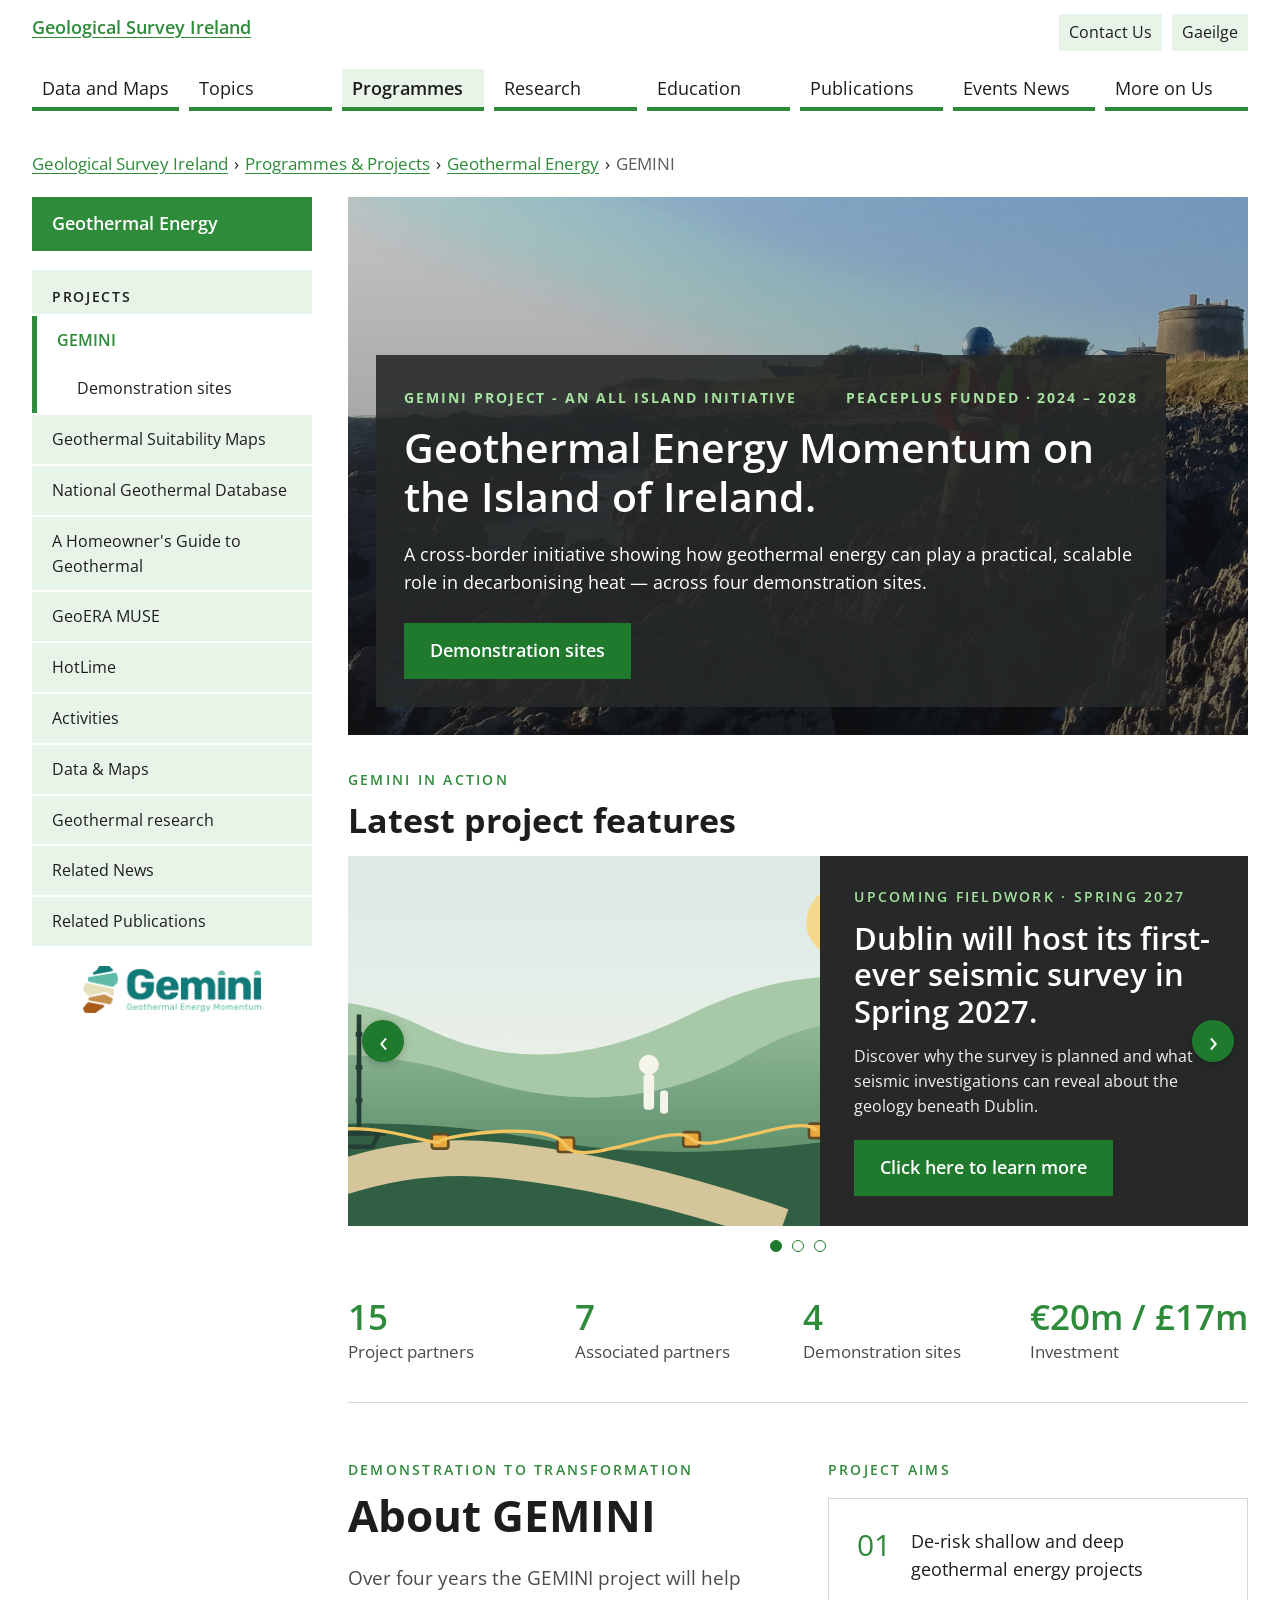
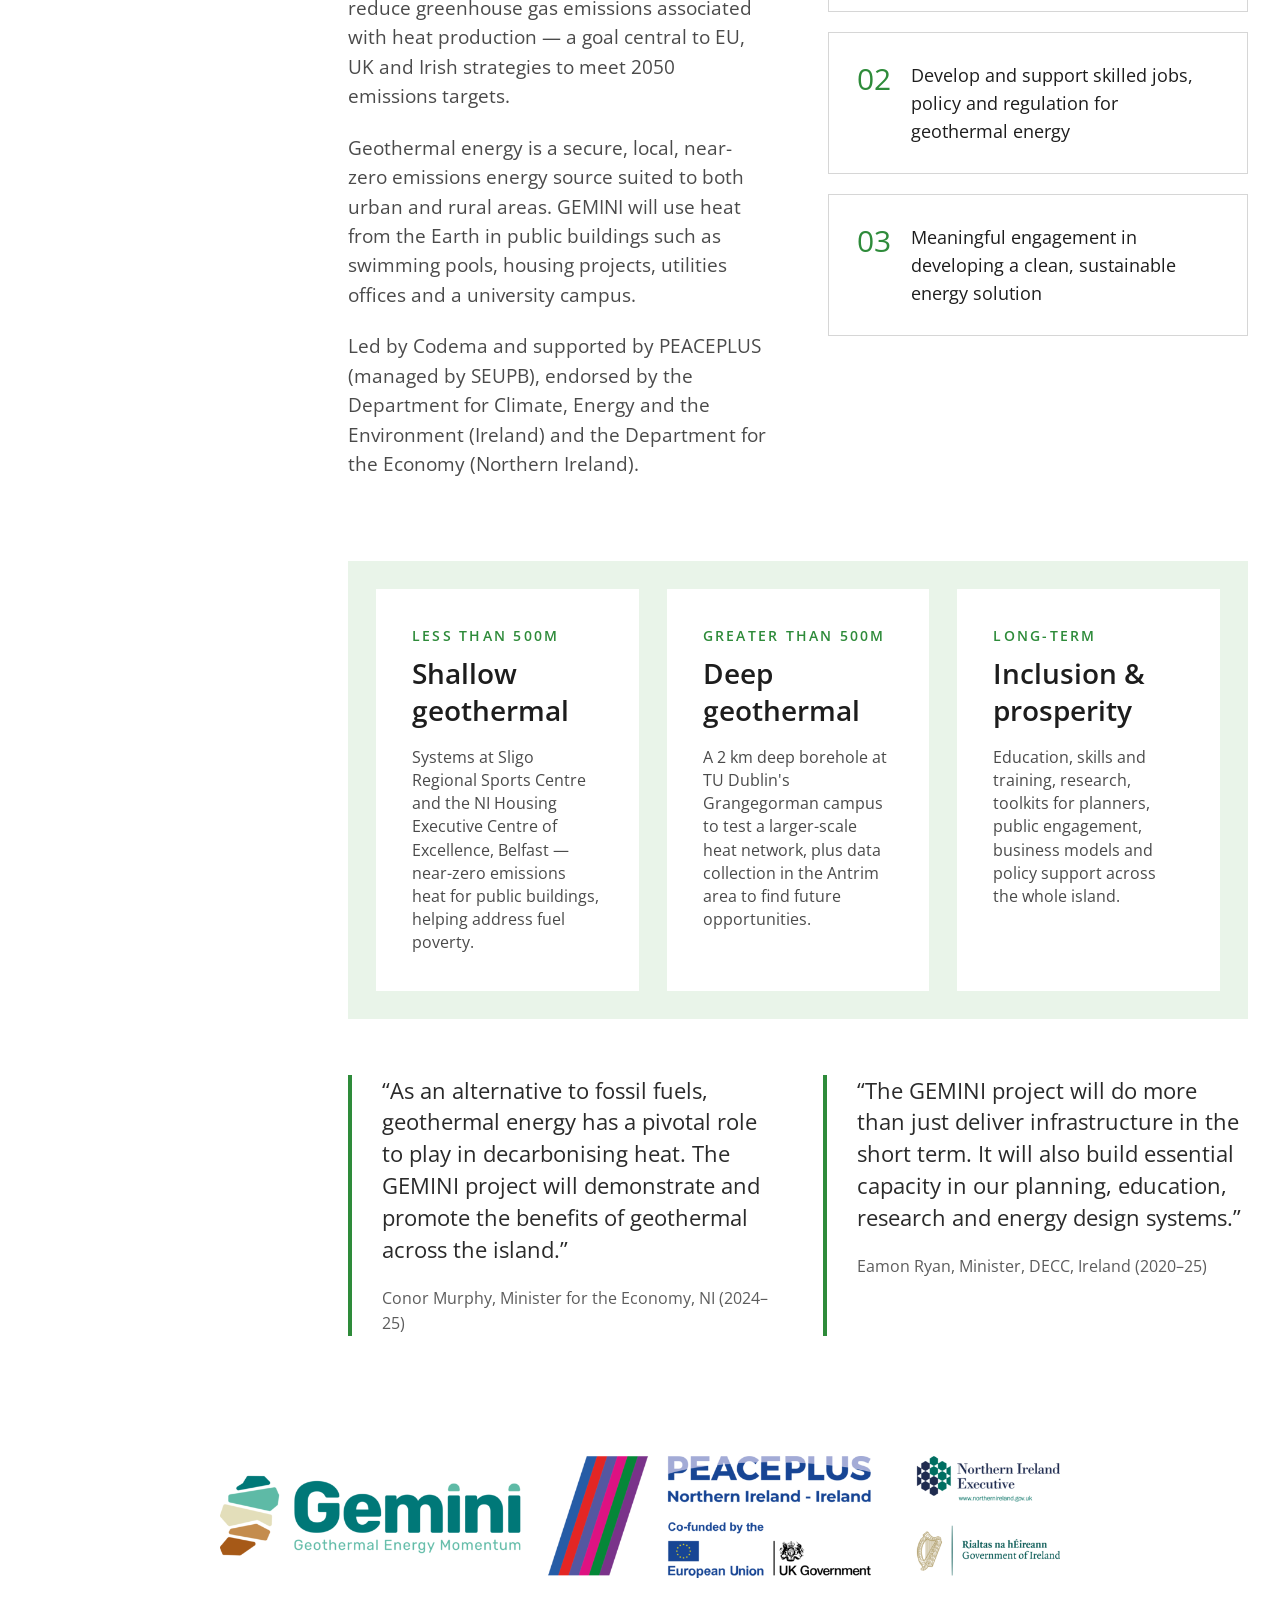
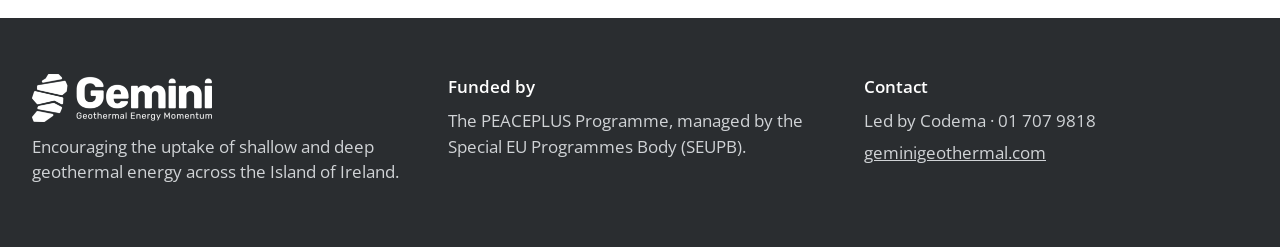
==== commit b046bd8a: "Add GEMINI homepage feature carousel" ====
--- a/index.html
+++ b/index.html
@@ -91,6 +91,28 @@
         </div>
       </section>
 
+      <!-- Featured GEMINI updates carousel -->
+      <section class="feature-carousel" aria-label="Latest GEMINI features">
+        <div class="feature-carousel-heading"><p class="eyebrow">GEMINI in action</p><h2 class="section-heading">Latest project features</h2></div>
+        <div class="carousel-track" aria-live="polite">
+          <article class="feature-slide is-active" data-slide="0" aria-roledescription="slide" aria-label="1 of 3">
+            <img src="assets/img/carousel-seismic.svg" alt="Illustration of a geophysical field team deploying seismic sensors">
+            <div class="feature-slide-panel"><p class="eyebrow">Upcoming fieldwork · Spring 2027</p><h3>Dublin will host its first-ever seismic survey in Spring 2027.</h3><p>Discover why the survey is planned and what seismic investigations can reveal about the geology beneath Dublin.</p><a class="button" href="dublin-seismic-survey.html">Click here to learn more</a></div>
+          </article>
+          <article class="feature-slide" data-slide="1" aria-roledescription="slide" aria-label="2 of 3" hidden>
+            <img src="assets/img/carousel-geothermal.svg" alt="Illustration of geothermal heat moving through underground rock layers towards a building">
+            <div class="feature-slide-panel"><p class="eyebrow">Demonstration &amp; innovation</p><h3>Exploring the potential of geothermal energy.</h3><p>GEMINI is bringing shallow and deep geothermal research together across four demonstration sites on the island of Ireland.</p><a class="button" href="#demonstration-sites">Explore the demonstration sites</a></div>
+          </article>
+          <article class="feature-slide" data-slide="2" aria-roledescription="slide" aria-label="3 of 3" hidden>
+            <img src="assets/img/carousel-mapping.svg" alt="Illustration of geological mapping and subsurface data">
+            <div class="feature-slide-panel"><p class="eyebrow">Research &amp; knowledge exchange</p><h3>Building a clearer picture of our geothermal resources.</h3><p>Research, data and shared expertise will help inform future geothermal development, planning and skills across the region.</p><a class="button" href="https://gsi.ie/programmes-projects/geothermal-energy/">Explore geothermal research</a></div>
+          </article>
+          <button class="carousel-control carousel-prev" type="button" aria-label="Previous feature">‹</button>
+          <button class="carousel-control carousel-next" type="button" aria-label="Next feature">›</button>
+        </div>
+        <div class="carousel-dots" role="group" aria-label="Choose a feature"><button type="button" class="is-active" aria-label="Show feature 1" aria-pressed="true"></button><button type="button" aria-label="Show feature 2" aria-pressed="false"></button><button type="button" aria-label="Show feature 3" aria-pressed="false"></button></div>
+      </section>
+
       <ul class="stats" aria-label="Project at a glance">
         <li><strong>15</strong><span>Project partners</span></li>
         <li><strong>7</strong><span>Associated partners</span></li>
--- a/assets/css/styles.css
+++ b/assets/css/styles.css
@@ -603,3 +603,13 @@
     padding: 24px 20px;
   }
 }
+
+/* GEMINI feature carousel */
+.feature-carousel{margin:34px 0 0}.feature-carousel-heading{margin-bottom:16px}.feature-carousel-heading .section-heading{margin:0;font-size:clamp(26px,2.8vw,34px)}
+.carousel-track{position:relative;min-height:310px;overflow:hidden;background:#34443b}.feature-slide{position:relative;display:grid;grid-template-columns:1.05fr .95fr;min-height:310px}.feature-slide[hidden]{display:none}.feature-slide>img{width:100%;height:100%;min-height:310px;object-fit:cover}
+.feature-slide-panel{display:flex;flex-direction:column;align-items:flex-start;justify-content:center;padding:30px 34px;color:var(--white);background:rgba(38,40,40,.94)}.feature-slide-panel .eyebrow{color:var(--green-eyebrow);margin-bottom:12px}.feature-slide-panel h3{margin:0 0 14px;font-size:clamp(23px,2.4vw,32px);line-height:1.2;font-weight:600}.feature-slide-panel p:not(.eyebrow){margin:0 0 22px;color:#f1f1f1;font-size:16px}.feature-slide-panel .button{margin-top:auto}
+.carousel-control{position:absolute;z-index:2;top:50%;transform:translateY(-50%);width:42px;height:42px;border:0;border-radius:50%;color:#fff;background:var(--green-dark);font:inherit;font-size:30px;line-height:1;cursor:pointer;box-shadow:0 2px 8px rgba(0,0,0,.22)}.carousel-control:hover{background:#186a24}.carousel-prev{left:14px}.carousel-next{right:14px}
+.carousel-dots{display:flex;justify-content:center;gap:10px;padding:14px 0 4px}.carousel-dots button{width:12px;height:12px;padding:0;border:1px solid var(--green-dark);border-radius:50%;background:#fff;cursor:pointer}.carousel-dots button.is-active{background:var(--green-dark)}.carousel-dots button:focus-visible,.carousel-control:focus-visible{outline:3px solid var(--green);outline-offset:3px}
+@media(max-width:720px){.feature-carousel{margin-top:26px}.feature-slide{grid-template-columns:1fr}.feature-slide>img{min-height:190px;max-height:220px}.feature-slide-panel{padding:24px 22px}.feature-slide-panel h3{font-size:25px}.carousel-track{min-height:0}.carousel-control{top:190px;width:38px;height:38px}.carousel-prev{left:10px}.carousel-next{right:10px}}
+/* Dublin article page */
+.article-banner{position:relative;margin-bottom:42px;padding:30px;color:var(--white);background:#34443b}.article-banner:before{content:"";position:absolute;inset:0;background:linear-gradient(90deg,rgba(24,50,36,.92),rgba(24,50,36,.45))}.article-banner>*{position:relative}.article-banner .eyebrow{color:var(--green-eyebrow)}.article-banner .section-heading{max-width:780px;margin-bottom:14px;color:#fff}.article-lead{max-width:760px;margin:0 0 22px;font-size:22px}.article-banner img{width:100%;max-height:300px;object-fit:cover}.article-content{max-width:850px}.article-content .section-heading{margin:38px 0 16px;font-size:clamp(27px,3vw,36px)}.article-content p,.article-content li{color:var(--body);font-size:18px}.article-list{padding-left:24px}.article-list li{margin-bottom:10px}.article-callout{margin:30px 0;padding:24px 28px;border-left:5px solid var(--green);background:var(--green-tint)}.article-callout strong,.article-callout span{display:block}.article-callout strong{color:var(--green-dark);font-size:15px;text-transform:uppercase;letter-spacing:.1em}.article-callout span{margin:5px 0 10px;font-size:26px;font-weight:700}.article-callout p{margin:0}.article-note{margin:30px 0;padding:18px 20px;border:1px solid var(--line);font-size:15px!important}
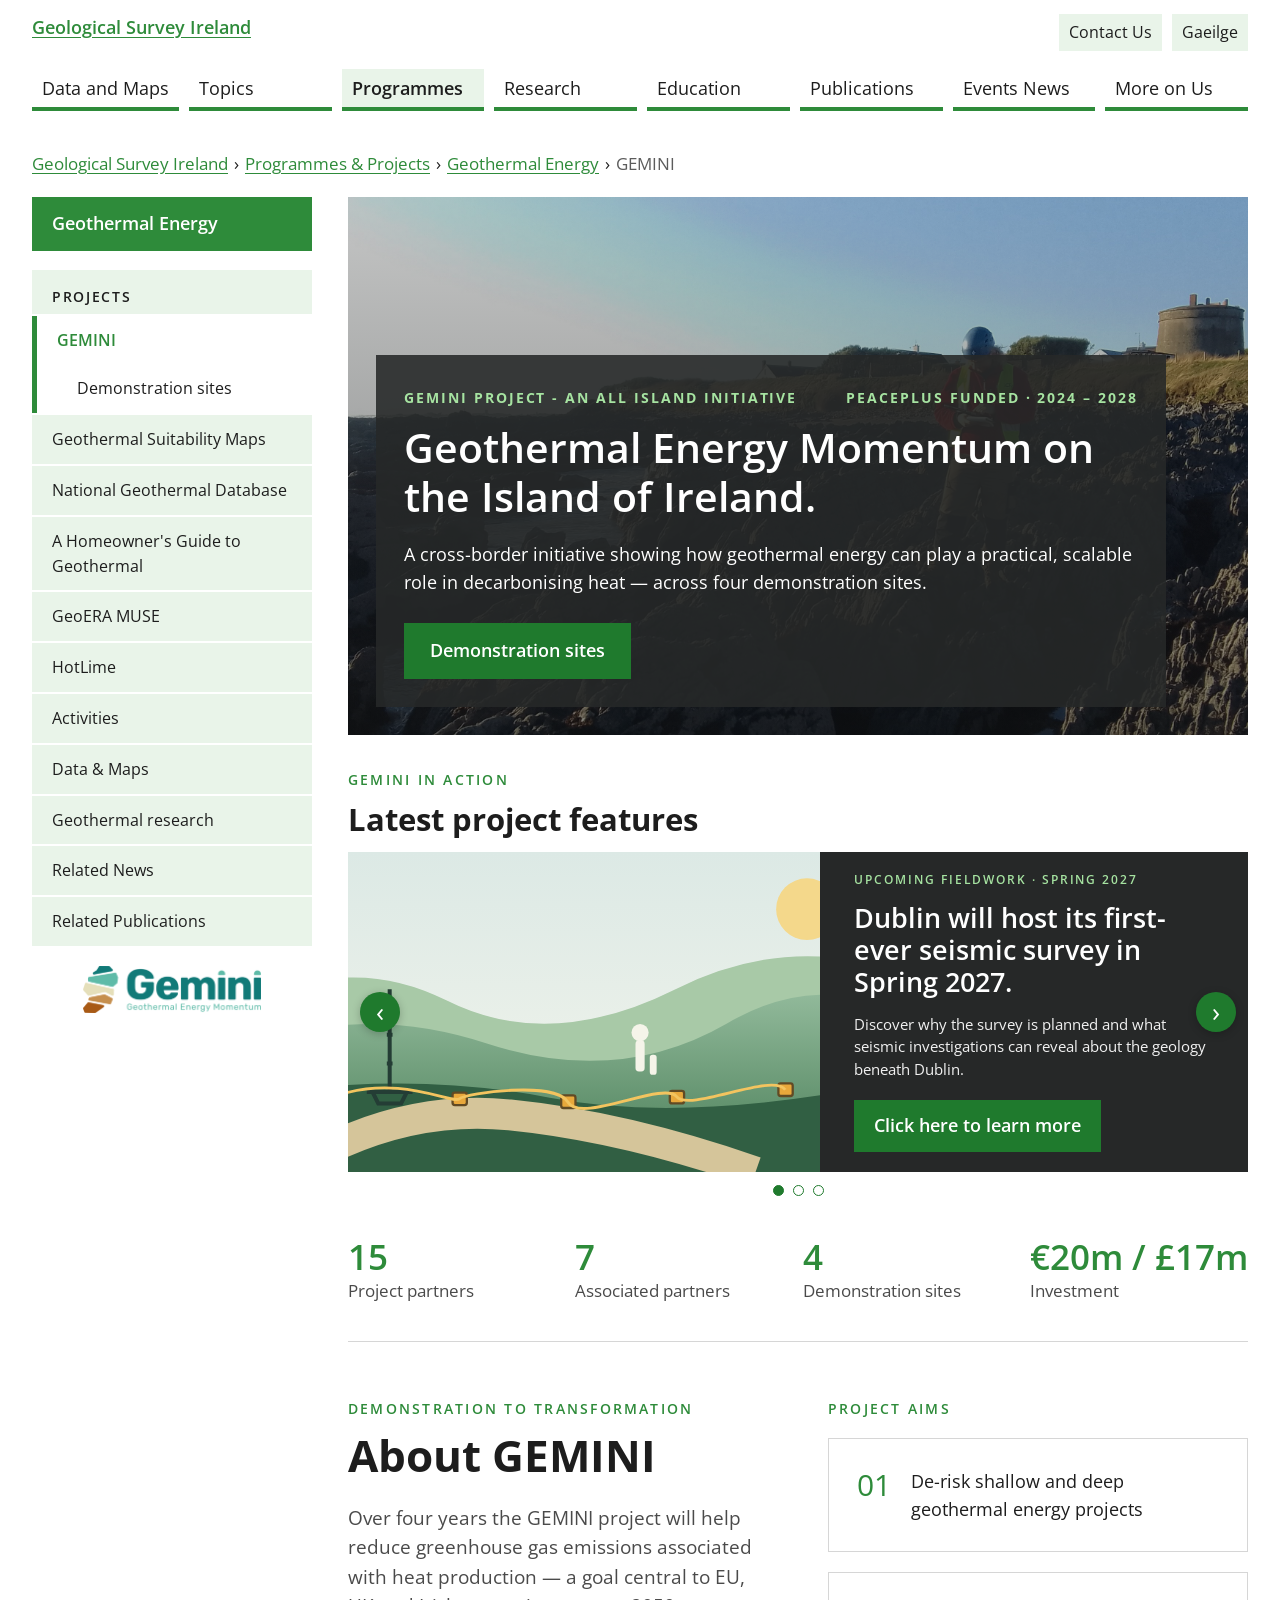
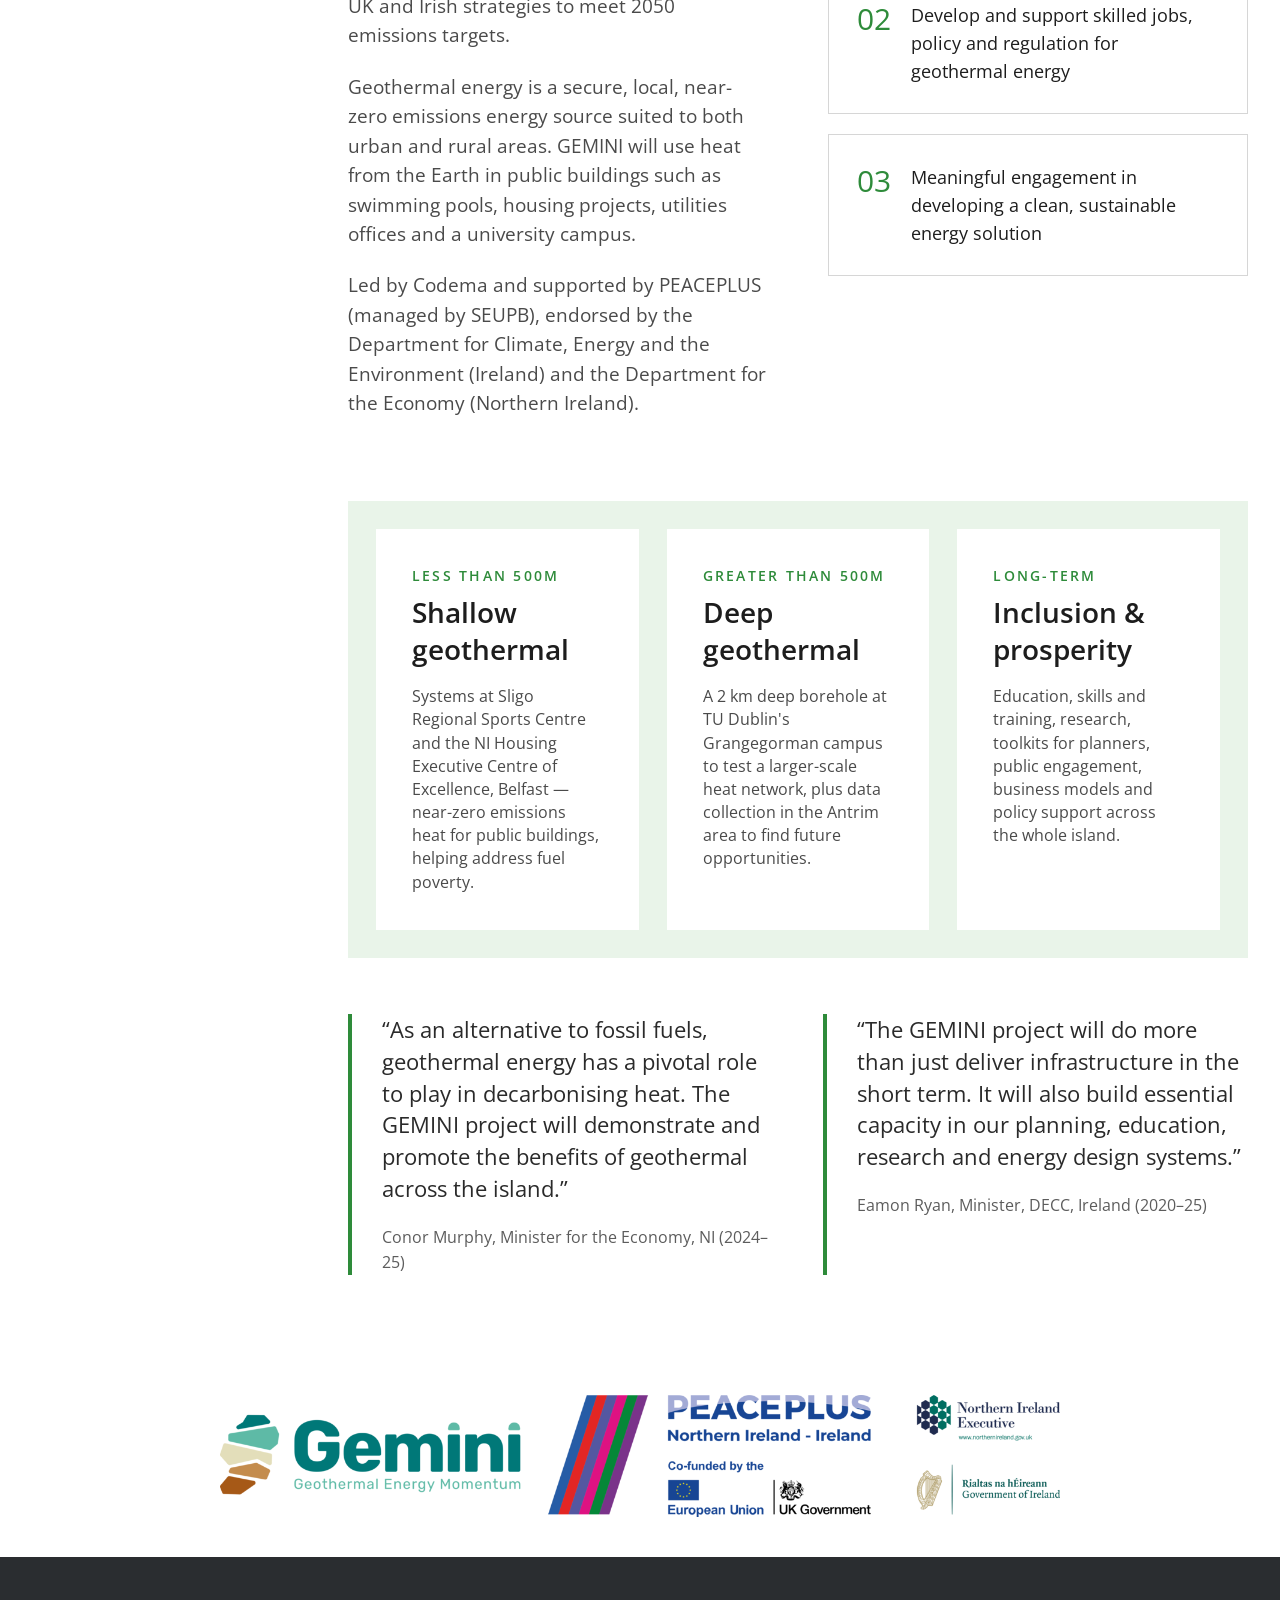
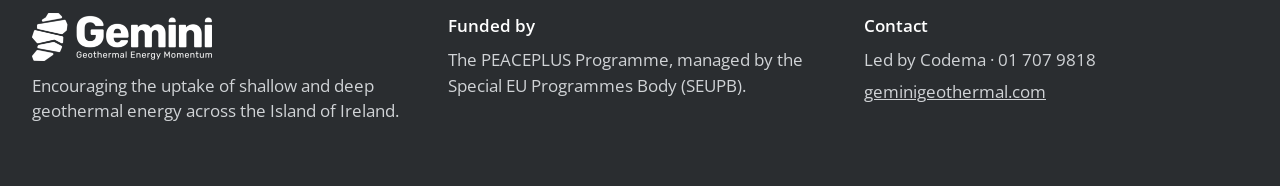
==== commit e026f0c8: "Fix GEMINI feature carousel layout and styling" ====
--- a/index.html
+++ b/index.html
@@ -14,7 +14,7 @@
   <link rel="preconnect" href="https://fonts.googleapis.com">
   <link rel="preconnect" href="https://fonts.gstatic.com" crossorigin>
   <link rel="stylesheet" href="https://fonts.googleapis.com/css2?family=Open+Sans:wght@400;600;700&display=swap">
-  <link rel="stylesheet" href="assets/css/styles.css">
+  <link rel="stylesheet" href="assets/css/styles.css?v=carousel-fix-1">
 </head>
 <body>
   <a class="skip-link" href="#main-content">Skip to main content</a>
--- a/assets/css/styles.css
+++ b/assets/css/styles.css
@@ -613,3 +613,30 @@
 @media(max-width:720px){.feature-carousel{margin-top:26px}.feature-slide{grid-template-columns:1fr}.feature-slide>img{min-height:190px;max-height:220px}.feature-slide-panel{padding:24px 22px}.feature-slide-panel h3{font-size:25px}.carousel-track{min-height:0}.carousel-control{top:190px;width:38px;height:38px}.carousel-prev{left:10px}.carousel-next{right:10px}}
 /* Dublin article page */
 .article-banner{position:relative;margin-bottom:42px;padding:30px;color:var(--white);background:#34443b}.article-banner:before{content:"";position:absolute;inset:0;background:linear-gradient(90deg,rgba(24,50,36,.92),rgba(24,50,36,.45))}.article-banner>*{position:relative}.article-banner .eyebrow{color:var(--green-eyebrow)}.article-banner .section-heading{max-width:780px;margin-bottom:14px;color:#fff}.article-lead{max-width:760px;margin:0 0 22px;font-size:22px}.article-banner img{width:100%;max-height:300px;object-fit:cover}.article-content{max-width:850px}.article-content .section-heading{margin:38px 0 16px;font-size:clamp(27px,3vw,36px)}.article-content p,.article-content li{color:var(--body);font-size:18px}.article-list{padding-left:24px}.article-list li{margin-bottom:10px}.article-callout{margin:30px 0;padding:24px 28px;border-left:5px solid var(--green);background:var(--green-tint)}.article-callout strong,.article-callout span{display:block}.article-callout strong{color:var(--green-dark);font-size:15px;text-transform:uppercase;letter-spacing:.1em}.article-callout span{margin:5px 0 10px;font-size:26px;font-weight:700}.article-callout p{margin:0}.article-note{margin:30px 0;padding:18px 20px;border:1px solid var(--line);font-size:15px!important}
+
+/* Carousel layout hardening: keep the feature as one compact two-column banner. */
+.feature-carousel { display:block !important; width:100%; max-width:100%; }
+.feature-carousel-heading { margin:0 0 14px !important; }
+.feature-carousel-heading .section-heading { font-size:clamp(25px,2.4vw,32px) !important; line-height:1.2 !important; margin:0 !important; }
+.feature-carousel .carousel-track { display:block !important; position:relative !important; min-height:320px !important; height:320px !important; overflow:hidden !important; }
+.feature-carousel .feature-slide { display:grid !important; grid-template-columns:minmax(0,1.05fr) minmax(0,.95fr) !important; grid-template-rows:1fr !important; align-items:stretch !important; gap:0 !important; width:100% !important; height:320px !important; min-height:320px !important; margin:0 !important; padding:0 !important; }
+.feature-carousel .feature-slide[hidden] { display:none !important; }
+.feature-carousel .feature-slide > img { display:block !important; grid-column:1 !important; grid-row:1 !important; width:100% !important; height:320px !important; min-height:0 !important; max-height:none !important; object-fit:cover !important; }
+.feature-carousel .feature-slide-panel { grid-column:2 !important; grid-row:1 !important; display:flex !important; flex-direction:column !important; align-items:flex-start !important; justify-content:center !important; min-width:0 !important; height:320px !important; padding:28px 34px !important; overflow:hidden !important; color:#fff !important; background:#262828 !important; }
+.feature-carousel .feature-slide-panel .eyebrow { margin:0 0 12px !important; color:#a6e3a1 !important; font-size:12px !important; }
+.feature-carousel .feature-slide-panel h3 { margin:0 0 14px !important; color:#fff !important; font-size:clamp(22px,2.1vw,30px) !important; line-height:1.2 !important; }
+.feature-carousel .feature-slide-panel p:not(.eyebrow) { margin:0 0 20px !important; color:#f1f1f1 !important; font-size:15px !important; line-height:1.5 !important; }
+.feature-carousel .feature-slide-panel .button { display:inline-block !important; margin-top:0 !important; padding:12px 20px !important; color:#fff !important; background:#1f7a2d !important; text-decoration:none !important; }
+.feature-carousel .carousel-control { position:absolute !important; z-index:5 !important; top:50% !important; transform:translateY(-50%) !important; display:flex !important; align-items:center !important; justify-content:center !important; width:40px !important; height:40px !important; padding:0 !important; border:0 !important; border-radius:50% !important; color:#fff !important; background:#1f7a2d !important; font-size:27px !important; line-height:1 !important; cursor:pointer !important; }
+.feature-carousel .carousel-prev { left:12px !important; }
+.feature-carousel .carousel-next { right:12px !important; }
+.feature-carousel .carousel-dots { display:flex !important; align-items:center !important; justify-content:center !important; gap:9px !important; padding:13px 0 0 !important; }
+.feature-carousel .carousel-dots button { display:block !important; width:11px !important; height:11px !important; min-width:11px !important; padding:0 !important; border:1px solid #1f7a2d !important; border-radius:50% !important; background:#fff !important; appearance:none !important; cursor:pointer !important; }
+.feature-carousel .carousel-dots button.is-active { background:#1f7a2d !important; }
+@media(max-width:720px) {
+ .feature-carousel .carousel-track { height:auto !important; min-height:0 !important; }
+ .feature-carousel .feature-slide { display:grid !important; grid-template-columns:minmax(0,1fr) !important; grid-template-rows:190px auto !important; height:auto !important; min-height:0 !important; }
+ .feature-carousel .feature-slide > img { grid-column:1 !important; grid-row:1 !important; width:100% !important; height:190px !important; min-height:0 !important; }
+ .feature-carousel .feature-slide-panel { grid-column:1 !important; grid-row:2 !important; height:auto !important; min-height:245px !important; padding:22px !important; }
+ .feature-carousel .carousel-control { top:95px !important; }
+}
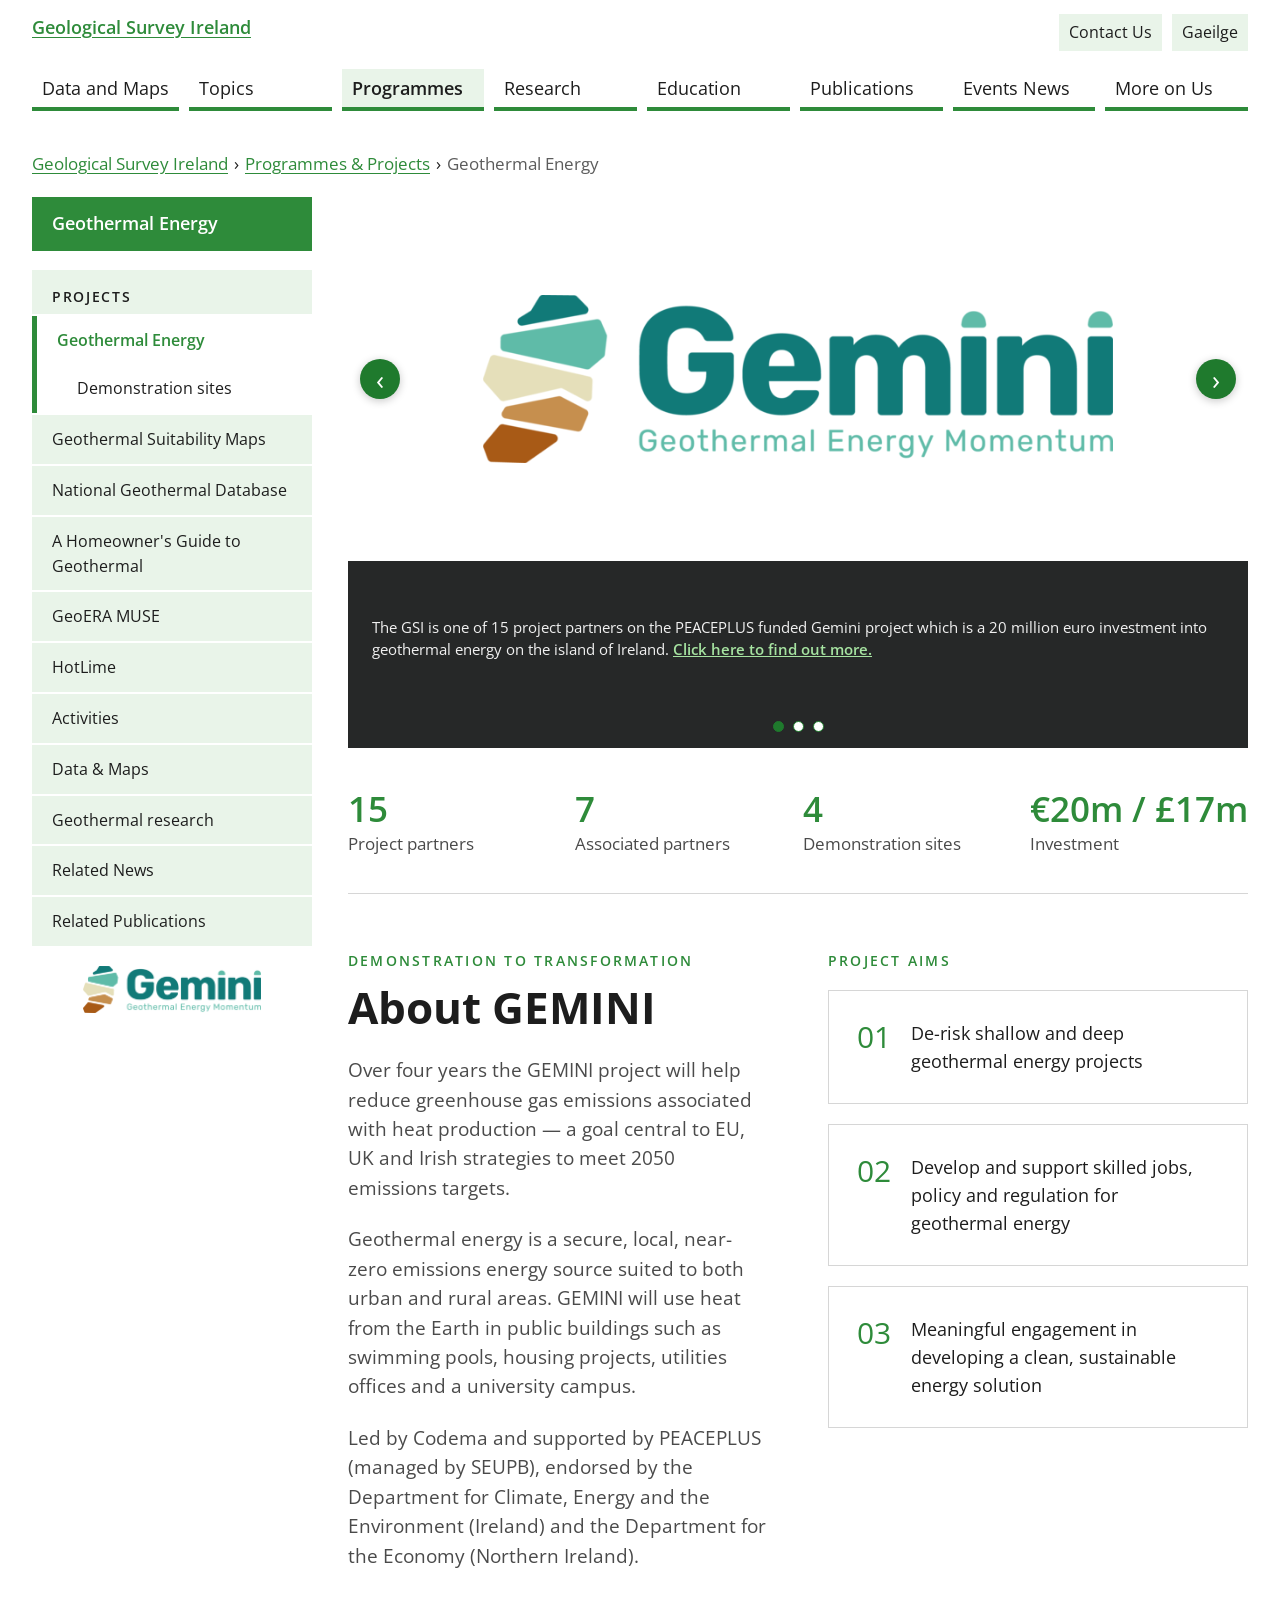
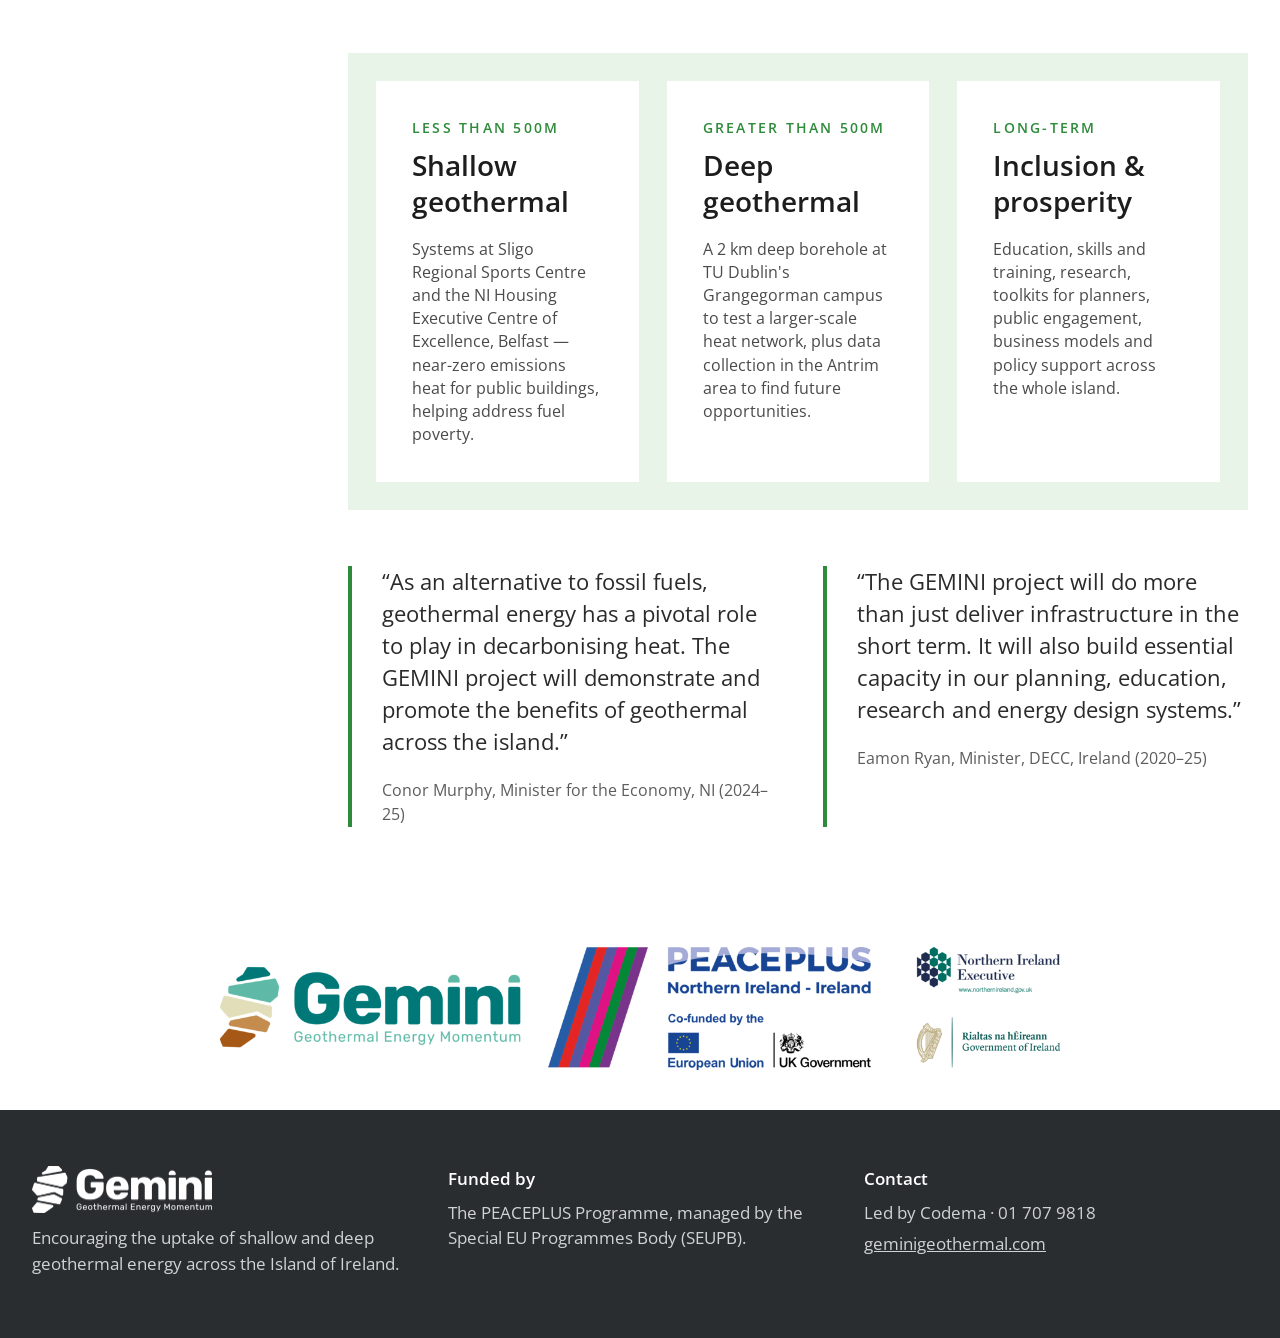
==== commit b92aac6c: "Add files via upload" ====
--- a/index.html
+++ b/index.html
@@ -14,7 +14,7 @@
   <link rel="preconnect" href="https://fonts.googleapis.com">
   <link rel="preconnect" href="https://fonts.gstatic.com" crossorigin>
   <link rel="stylesheet" href="https://fonts.googleapis.com/css2?family=Open+Sans:wght@400;600;700&display=swap">
-  <link rel="stylesheet" href="assets/css/styles.css?v=carousel-fix-1">
+  <link rel="stylesheet" href="assets/css/styles.css?v=carousel-slides-2">
 </head>
 <body>
   <a class="skip-link" href="#main-content">Skip to main content</a>
@@ -47,8 +47,7 @@
     <ol>
       <li><a href="https://gsi.ie/">Geological Survey Ireland</a></li>
       <li><a href="https://gsi.ie/programmes-projects/">Programmes &amp; Projects</a></li>
-      <li><a href="https://gsi.ie/programmes-projects/geothermal-energy/">Geothermal Energy</a></li>
-      <li><span aria-current="page">GEMINI</span></li>
+      <li><span aria-current="page">Geothermal Energy</span></li>
     </ol>
   </nav>
 
@@ -58,7 +57,7 @@
       <ul>
         <li class="side-label">Projects</li>
         <li class="side-current">
-          <a href="./" aria-current="page">GEMINI</a>
+          <a href="./" aria-current="page">Geothermal Energy</a>
           <ul>
             <li><a href="#demonstration-sites">Demonstration sites</a></li>
           </ul>
@@ -80,37 +79,28 @@
     <!-- GEMINI page -->
     <main class="content" id="main-content">
       <section class="hero" aria-labelledby="hero-title">
-        <div class="hero-panel">
-          <div class="hero-meta">
-            <p class="eyebrow">GEMINI Project - an all island initiative</p>
-            <p class="eyebrow">PEACEPLUS funded · 2024 – 2028</p>
+        <h1 class="visually-hidden" id="hero-title">GEMINI — Geothermal Energy Momentum on the Island of Ireland</h1>
+
+        <!-- Featured GEMINI updates carousel -->
+        <div class="feature-carousel" role="region" aria-roledescription="carousel" aria-label="Latest GEMINI features">
+          <div class="carousel-track" aria-live="polite">
+            <article class="feature-slide is-active" data-slide="0" aria-roledescription="slide" aria-label="1 of 3">
+              <img class="feature-slide-logo" src="assets/img/gemini-logo.png" alt="Gemini — Geothermal Energy Momentum" width="720" height="191">
+              <div class="feature-slide-body"><p>The GSI is one of 15 project partners on the PEACEPLUS funded Gemini project which is a 20 million euro investment into geothermal energy on the island of Ireland. <a href="https://www.geminigeothermal.com/">Click here to find out more.</a></p></div>
+            </article>
+            <article class="feature-slide" data-slide="1" aria-roledescription="slide" aria-label="2 of 3" hidden>
+              <img class="feature-slide-top" src="assets/img/carousel-seismic-survey.jpg" alt="Diagram of a seismic survey: a vibrator truck sends sound waves into rock layers, which reflect back to a group of geophones and a recording truck">
+              <div class="feature-slide-body"><h2><a href="dublin-seismic-survey.html">Dublin will host its first-ever seismic survey in Spring 2027.</a></h2><p class="feature-slide-subtitle">Upcoming fieldwork · Spring 2027</p><p>Discover why the survey is planned and what seismic investigations can reveal about the geology beneath Dublin.</p></div>
+            </article>
+            <article class="feature-slide" data-slide="2" aria-roledescription="slide" aria-label="3 of 3" hidden>
+              <img src="assets/img/carousel-ucd-drilling.jpg" alt="A drilling rig on a fenced-off site at the UCD Belfield campus, with the campus water tower in the background">
+              <div class="feature-slide-body"><p>Drilling has commenced on the UCD Belfield campus in Dublin. This will be a scientific borehole amongst a series of 1km deep boreholes at strategic locations around Ireland to measure deep temperatures and to improve our understanding of geothermal resources. <a href="https://gsi.ie/programmes-projects/geothermal-energy/">Click here to find out more.</a></p></div>
+            </article>
+            <button class="carousel-control carousel-prev" type="button" aria-label="Previous feature">‹</button>
+            <button class="carousel-control carousel-next" type="button" aria-label="Next feature">›</button>
           </div>
-          <h1 id="hero-title">Geothermal Energy Momentum on the Island of Ireland.</h1>
-          <p>A cross-border initiative showing how geothermal energy can play a practical, scalable role in decarbonising heat — across four demonstration sites.</p>
-          <a class="button" href="#demonstration-sites">Demonstration sites</a>
+          <div class="carousel-dots" role="group" aria-label="Choose a feature"><button type="button" class="is-active" aria-label="Show feature 1" aria-pressed="true"></button><button type="button" aria-label="Show feature 2" aria-pressed="false"></button><button type="button" aria-label="Show feature 3" aria-pressed="false"></button></div>
         </div>
-      </section>
-
-      <!-- Featured GEMINI updates carousel -->
-      <section class="feature-carousel" aria-label="Latest GEMINI features">
-        <div class="feature-carousel-heading"><p class="eyebrow">GEMINI in action</p><h2 class="section-heading">Latest project features</h2></div>
-        <div class="carousel-track" aria-live="polite">
-          <article class="feature-slide is-active" data-slide="0" aria-roledescription="slide" aria-label="1 of 3">
-            <img src="assets/img/carousel-seismic.svg" alt="Illustration of a geophysical field team deploying seismic sensors">
-            <div class="feature-slide-panel"><p class="eyebrow">Upcoming fieldwork · Spring 2027</p><h3>Dublin will host its first-ever seismic survey in Spring 2027.</h3><p>Discover why the survey is planned and what seismic investigations can reveal about the geology beneath Dublin.</p><a class="button" href="dublin-seismic-survey.html">Click here to learn more</a></div>
-          </article>
-          <article class="feature-slide" data-slide="1" aria-roledescription="slide" aria-label="2 of 3" hidden>
-            <img src="assets/img/carousel-geothermal.svg" alt="Illustration of geothermal heat moving through underground rock layers towards a building">
-            <div class="feature-slide-panel"><p class="eyebrow">Demonstration &amp; innovation</p><h3>Exploring the potential of geothermal energy.</h3><p>GEMINI is bringing shallow and deep geothermal research together across four demonstration sites on the island of Ireland.</p><a class="button" href="#demonstration-sites">Explore the demonstration sites</a></div>
-          </article>
-          <article class="feature-slide" data-slide="2" aria-roledescription="slide" aria-label="3 of 3" hidden>
-            <img src="assets/img/carousel-mapping.svg" alt="Illustration of geological mapping and subsurface data">
-            <div class="feature-slide-panel"><p class="eyebrow">Research &amp; knowledge exchange</p><h3>Building a clearer picture of our geothermal resources.</h3><p>Research, data and shared expertise will help inform future geothermal development, planning and skills across the region.</p><a class="button" href="https://gsi.ie/programmes-projects/geothermal-energy/">Explore geothermal research</a></div>
-          </article>
-          <button class="carousel-control carousel-prev" type="button" aria-label="Previous feature">‹</button>
-          <button class="carousel-control carousel-next" type="button" aria-label="Next feature">›</button>
-        </div>
-        <div class="carousel-dots" role="group" aria-label="Choose a feature"><button type="button" class="is-active" aria-label="Show feature 1" aria-pressed="true"></button><button type="button" aria-label="Show feature 2" aria-pressed="false"></button><button type="button" aria-label="Show feature 3" aria-pressed="false"></button></div>
       </section>
 
       <ul class="stats" aria-label="Project at a glance">
--- a/assets/css/styles.css
+++ b/assets/css/styles.css
@@ -277,60 +277,176 @@
 /* ---------- GEMINI: hero ---------- */
 
 .hero {
+  background: #262828;
+}
+
+.visually-hidden {
+  position: absolute;
+  width: 1px;
+  height: 1px;
+  margin: -1px;
+  padding: 0;
+  overflow: hidden;
+  clip: rect(0, 0, 0, 0);
+  white-space: nowrap;
+  border: 0;
+}
+
+/* ---------- GEMINI: feature carousel ---------- */
+
+.feature-carousel {
+  display: flex;
+  flex-direction: column;
+  min-width: 0;
+}
+
+.carousel-track {
   position: relative;
-  display: flex;
-  align-items: flex-end;
-  min-height: 538px;
-  padding: 150px 28px 28px;
-  background: #3c4a46 url("../img/hero-fieldwork.jpg") center / cover no-repeat;
-}
-
-.hero::before {
-  content: "";
+  flex: 1 1 auto;
+  min-height: 520px;
+  overflow: hidden;
+}
+
+/* Single column: image takes the top 70%, text the bottom 30%. */
+.feature-slide {
   position: absolute;
   inset: 0;
-  background: linear-gradient(to bottom, rgba(20, 24, 23, 0.25), rgba(20, 24, 23, 0.55));
-}
-
-.hero-panel {
-  position: relative;
-  max-width: 790px;
-  padding: 32px 28px 28px;
-  color: var(--white);
-  background: rgba(38, 40, 40, 0.88);
-}
-
-.hero-panel .eyebrow {
-  margin-bottom: 14px;
-  font-weight: 700;
-  letter-spacing: 0.2em;
+  display: grid;
+  grid-template-rows: 70% 30%;
+}
+
+.feature-slide[hidden] {
+  display: none;
+}
+
+.feature-slide > img {
+  width: 100%;
+  height: 100%;
+  object-fit: cover;
+}
+
+/* Keep the diagram's labels in view when cropped. */
+.feature-slide > .feature-slide-top {
+  object-position: center top;
+}
+
+.feature-slide > .feature-slide-logo {
+  padding: 40px 15%;
+  object-fit: contain;
+  background: var(--white);
+}
+
+.feature-slide-body {
+  display: flex;
+  flex-direction: column;
+  justify-content: center;
+  min-height: 0;
+  padding: 14px 24px;
+  overflow: hidden;
+  color: var(--white);
+}
+
+.feature-slide-body h2 {
+  margin: 0 0 4px;
+  font-size: 19px;
+  font-weight: 600;
+  line-height: 1.25;
+}
+
+.feature-slide-body h2 a {
+  color: var(--white);
+  text-decoration: none;
+}
+
+.feature-slide-body h2 a:hover {
   color: var(--green-eyebrow);
-}
-
-.hero-meta {
-  display: flex;
-  flex-wrap: wrap;
-  justify-content: space-between;
-  gap: 6px 24px;
-  margin-bottom: 14px;
-}
-
-.hero-panel .hero-meta .eyebrow {
+  text-decoration: underline;
+}
+
+.feature-slide-subtitle {
+  margin: 0 0 8px;
+  font-size: 12px;
+  font-weight: 600;
+  letter-spacing: 0.14em;
+  text-transform: uppercase;
+  color: var(--green-eyebrow);
+}
+
+.feature-slide-body p:not(.feature-slide-subtitle) {
   margin: 0;
-  letter-spacing: 0.14em;
-}
-
-.hero h1 {
-  margin: 0 0 20px;
-  font-size: clamp(30px, 3.2vw, 42px);
-  font-weight: 600;
-  line-height: 1.2;
-}
-
-.hero p:not(.eyebrow) {
-  margin: 0 0 26px;
-  font-size: 18px;
-  line-height: 1.55;
+  font-size: 15px;
+  line-height: 1.45;
+  color: #f1f1f1;
+}
+
+.feature-slide-body p a {
+  font-weight: 600;
+  color: var(--green-eyebrow);
+}
+
+.feature-slide-body p a:hover {
+  color: var(--white);
+}
+
+.carousel-control {
+  position: absolute;
+  z-index: 2;
+  top: 35%;
+  transform: translateY(-50%);
+  display: flex;
+  align-items: center;
+  justify-content: center;
+  width: 40px;
+  height: 40px;
+  padding: 0;
+  font: inherit;
+  font-size: 27px;
+  line-height: 1;
+  color: var(--white);
+  background: var(--green-dark);
+  border: 0;
+  border-radius: 50%;
+  box-shadow: 0 2px 8px rgba(0, 0, 0, 0.22);
+  cursor: pointer;
+}
+
+.carousel-control:hover {
+  background: #186a24;
+}
+
+.carousel-prev {
+  left: 12px;
+}
+
+.carousel-next {
+  right: 12px;
+}
+
+.carousel-dots {
+  display: flex;
+  justify-content: center;
+  gap: 9px;
+  padding: 4px 0 16px;
+}
+
+.carousel-dots button {
+  width: 11px;
+  height: 11px;
+  padding: 0;
+  background: var(--white);
+  border: 1px solid var(--green-dark);
+  border-radius: 50%;
+  cursor: pointer;
+}
+
+.carousel-dots button.is-active {
+  background: var(--green-dark);
+}
+
+.carousel-dots button:focus-visible,
+.carousel-control:focus-visible {
+  outline: 3px solid var(--green);
+  outline-offset: 3px;
 }
 
 /* ---------- GEMINI: stats ---------- */
@@ -594,49 +710,30 @@
     gap: 6px;
   }
 
-  .hero {
+  /* Narrow screens: fixed-height image, text area grows to fit. */
+  .carousel-track {
     min-height: 0;
-    padding: 120px 14px 14px;
-  }
-
-  .hero-panel {
-    padding: 24px 20px;
-  }
-}
-
-/* GEMINI feature carousel */
-.feature-carousel{margin:34px 0 0}.feature-carousel-heading{margin-bottom:16px}.feature-carousel-heading .section-heading{margin:0;font-size:clamp(26px,2.8vw,34px)}
-.carousel-track{position:relative;min-height:310px;overflow:hidden;background:#34443b}.feature-slide{position:relative;display:grid;grid-template-columns:1.05fr .95fr;min-height:310px}.feature-slide[hidden]{display:none}.feature-slide>img{width:100%;height:100%;min-height:310px;object-fit:cover}
-.feature-slide-panel{display:flex;flex-direction:column;align-items:flex-start;justify-content:center;padding:30px 34px;color:var(--white);background:rgba(38,40,40,.94)}.feature-slide-panel .eyebrow{color:var(--green-eyebrow);margin-bottom:12px}.feature-slide-panel h3{margin:0 0 14px;font-size:clamp(23px,2.4vw,32px);line-height:1.2;font-weight:600}.feature-slide-panel p:not(.eyebrow){margin:0 0 22px;color:#f1f1f1;font-size:16px}.feature-slide-panel .button{margin-top:auto}
-.carousel-control{position:absolute;z-index:2;top:50%;transform:translateY(-50%);width:42px;height:42px;border:0;border-radius:50%;color:#fff;background:var(--green-dark);font:inherit;font-size:30px;line-height:1;cursor:pointer;box-shadow:0 2px 8px rgba(0,0,0,.22)}.carousel-control:hover{background:#186a24}.carousel-prev{left:14px}.carousel-next{right:14px}
-.carousel-dots{display:flex;justify-content:center;gap:10px;padding:14px 0 4px}.carousel-dots button{width:12px;height:12px;padding:0;border:1px solid var(--green-dark);border-radius:50%;background:#fff;cursor:pointer}.carousel-dots button.is-active{background:var(--green-dark)}.carousel-dots button:focus-visible,.carousel-control:focus-visible{outline:3px solid var(--green);outline-offset:3px}
-@media(max-width:720px){.feature-carousel{margin-top:26px}.feature-slide{grid-template-columns:1fr}.feature-slide>img{min-height:190px;max-height:220px}.feature-slide-panel{padding:24px 22px}.feature-slide-panel h3{font-size:25px}.carousel-track{min-height:0}.carousel-control{top:190px;width:38px;height:38px}.carousel-prev{left:10px}.carousel-next{right:10px}}
+  }
+
+  .feature-slide {
+    position: static;
+    grid-template-rows: 220px auto;
+  }
+
+  .feature-slide-body {
+    padding: 14px 18px 16px;
+  }
+
+  .feature-slide > .feature-slide-logo {
+    padding: 32px 12%;
+  }
+
+  .carousel-control {
+    top: 110px;
+    width: 36px;
+    height: 36px;
+  }
+}
+
 /* Dublin article page */
 .article-banner{position:relative;margin-bottom:42px;padding:30px;color:var(--white);background:#34443b}.article-banner:before{content:"";position:absolute;inset:0;background:linear-gradient(90deg,rgba(24,50,36,.92),rgba(24,50,36,.45))}.article-banner>*{position:relative}.article-banner .eyebrow{color:var(--green-eyebrow)}.article-banner .section-heading{max-width:780px;margin-bottom:14px;color:#fff}.article-lead{max-width:760px;margin:0 0 22px;font-size:22px}.article-banner img{width:100%;max-height:300px;object-fit:cover}.article-content{max-width:850px}.article-content .section-heading{margin:38px 0 16px;font-size:clamp(27px,3vw,36px)}.article-content p,.article-content li{color:var(--body);font-size:18px}.article-list{padding-left:24px}.article-list li{margin-bottom:10px}.article-callout{margin:30px 0;padding:24px 28px;border-left:5px solid var(--green);background:var(--green-tint)}.article-callout strong,.article-callout span{display:block}.article-callout strong{color:var(--green-dark);font-size:15px;text-transform:uppercase;letter-spacing:.1em}.article-callout span{margin:5px 0 10px;font-size:26px;font-weight:700}.article-callout p{margin:0}.article-note{margin:30px 0;padding:18px 20px;border:1px solid var(--line);font-size:15px!important}
-
-/* Carousel layout hardening: keep the feature as one compact two-column banner. */
-.feature-carousel { display:block !important; width:100%; max-width:100%; }
-.feature-carousel-heading { margin:0 0 14px !important; }
-.feature-carousel-heading .section-heading { font-size:clamp(25px,2.4vw,32px) !important; line-height:1.2 !important; margin:0 !important; }
-.feature-carousel .carousel-track { display:block !important; position:relative !important; min-height:320px !important; height:320px !important; overflow:hidden !important; }
-.feature-carousel .feature-slide { display:grid !important; grid-template-columns:minmax(0,1.05fr) minmax(0,.95fr) !important; grid-template-rows:1fr !important; align-items:stretch !important; gap:0 !important; width:100% !important; height:320px !important; min-height:320px !important; margin:0 !important; padding:0 !important; }
-.feature-carousel .feature-slide[hidden] { display:none !important; }
-.feature-carousel .feature-slide > img { display:block !important; grid-column:1 !important; grid-row:1 !important; width:100% !important; height:320px !important; min-height:0 !important; max-height:none !important; object-fit:cover !important; }
-.feature-carousel .feature-slide-panel { grid-column:2 !important; grid-row:1 !important; display:flex !important; flex-direction:column !important; align-items:flex-start !important; justify-content:center !important; min-width:0 !important; height:320px !important; padding:28px 34px !important; overflow:hidden !important; color:#fff !important; background:#262828 !important; }
-.feature-carousel .feature-slide-panel .eyebrow { margin:0 0 12px !important; color:#a6e3a1 !important; font-size:12px !important; }
-.feature-carousel .feature-slide-panel h3 { margin:0 0 14px !important; color:#fff !important; font-size:clamp(22px,2.1vw,30px) !important; line-height:1.2 !important; }
-.feature-carousel .feature-slide-panel p:not(.eyebrow) { margin:0 0 20px !important; color:#f1f1f1 !important; font-size:15px !important; line-height:1.5 !important; }
-.feature-carousel .feature-slide-panel .button { display:inline-block !important; margin-top:0 !important; padding:12px 20px !important; color:#fff !important; background:#1f7a2d !important; text-decoration:none !important; }
-.feature-carousel .carousel-control { position:absolute !important; z-index:5 !important; top:50% !important; transform:translateY(-50%) !important; display:flex !important; align-items:center !important; justify-content:center !important; width:40px !important; height:40px !important; padding:0 !important; border:0 !important; border-radius:50% !important; color:#fff !important; background:#1f7a2d !important; font-size:27px !important; line-height:1 !important; cursor:pointer !important; }
-.feature-carousel .carousel-prev { left:12px !important; }
-.feature-carousel .carousel-next { right:12px !important; }
-.feature-carousel .carousel-dots { display:flex !important; align-items:center !important; justify-content:center !important; gap:9px !important; padding:13px 0 0 !important; }
-.feature-carousel .carousel-dots button { display:block !important; width:11px !important; height:11px !important; min-width:11px !important; padding:0 !important; border:1px solid #1f7a2d !important; border-radius:50% !important; background:#fff !important; appearance:none !important; cursor:pointer !important; }
-.feature-carousel .carousel-dots button.is-active { background:#1f7a2d !important; }
-@media(max-width:720px) {
- .feature-carousel .carousel-track { height:auto !important; min-height:0 !important; }
- .feature-carousel .feature-slide { display:grid !important; grid-template-columns:minmax(0,1fr) !important; grid-template-rows:190px auto !important; height:auto !important; min-height:0 !important; }
- .feature-carousel .feature-slide > img { grid-column:1 !important; grid-row:1 !important; width:100% !important; height:190px !important; min-height:0 !important; }
- .feature-carousel .feature-slide-panel { grid-column:1 !important; grid-row:2 !important; height:auto !important; min-height:245px !important; padding:22px !important; }
- .feature-carousel .carousel-control { top:95px !important; }
-}
